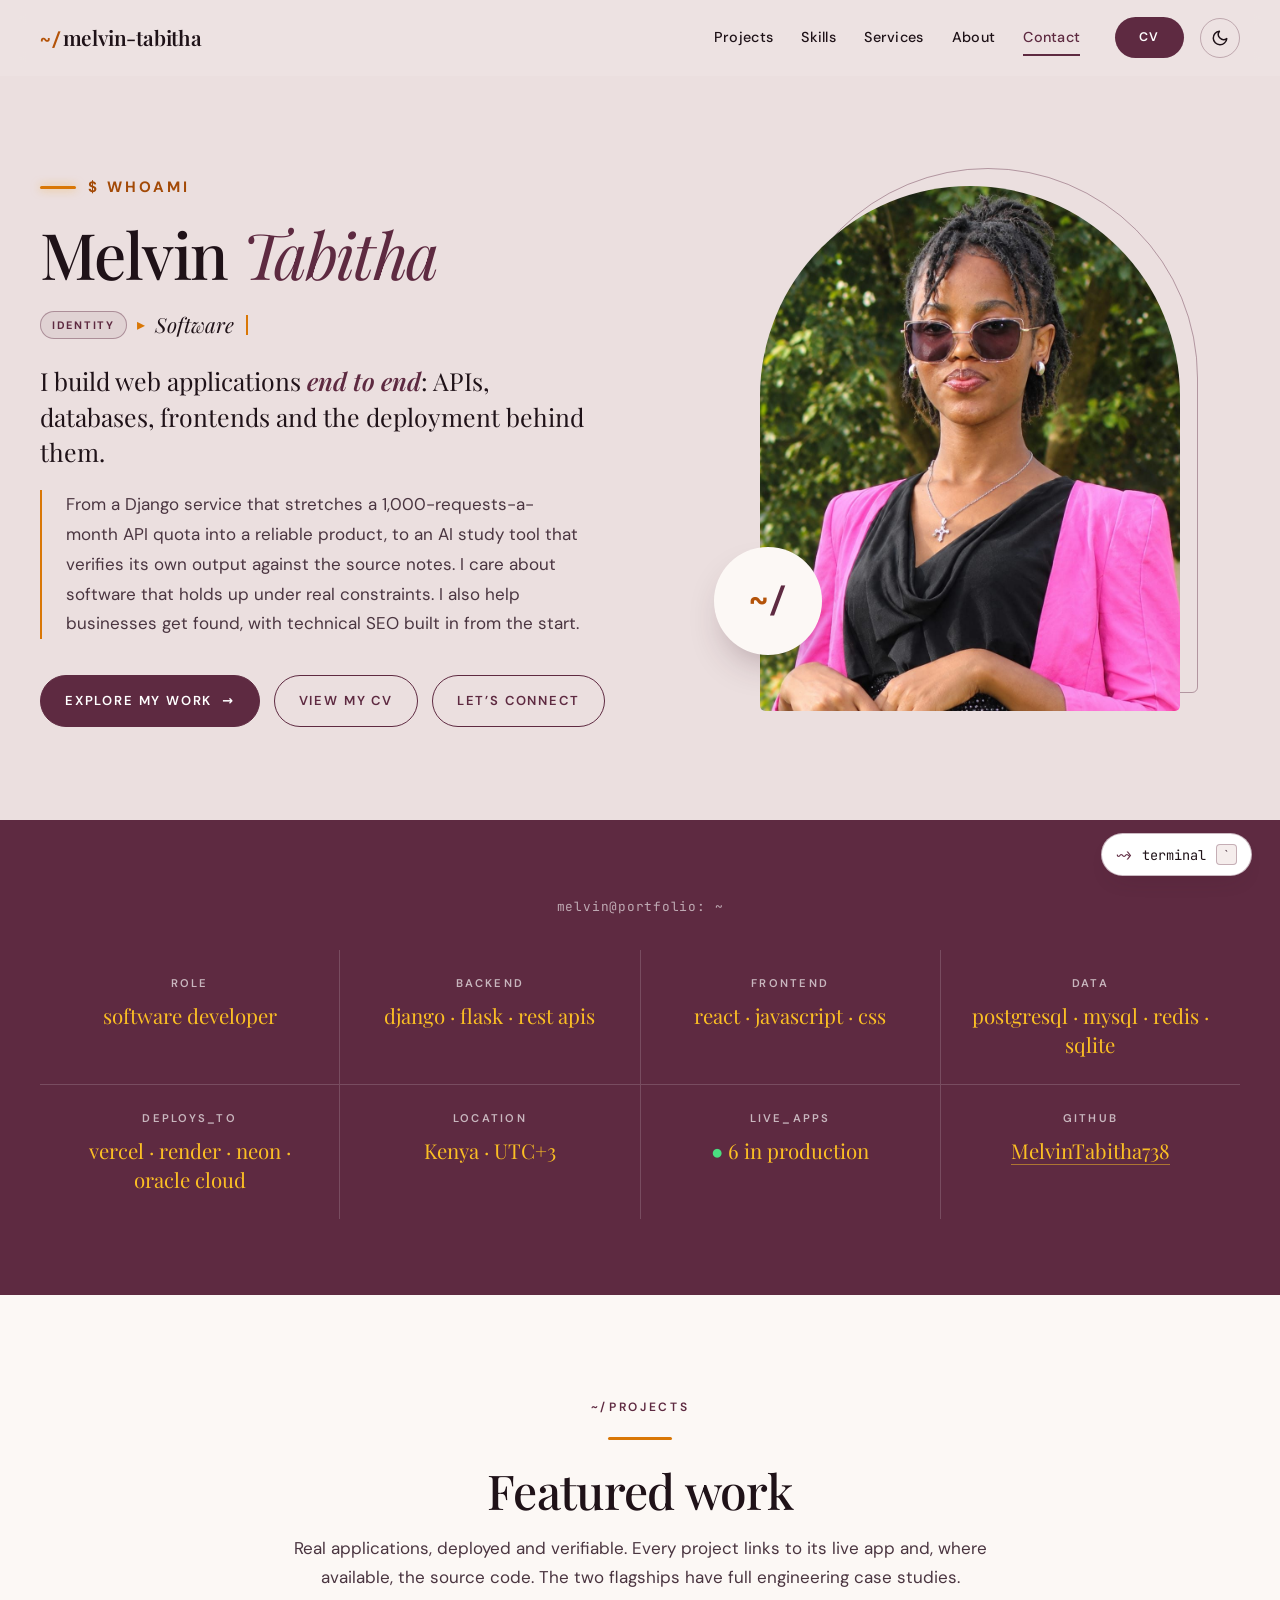
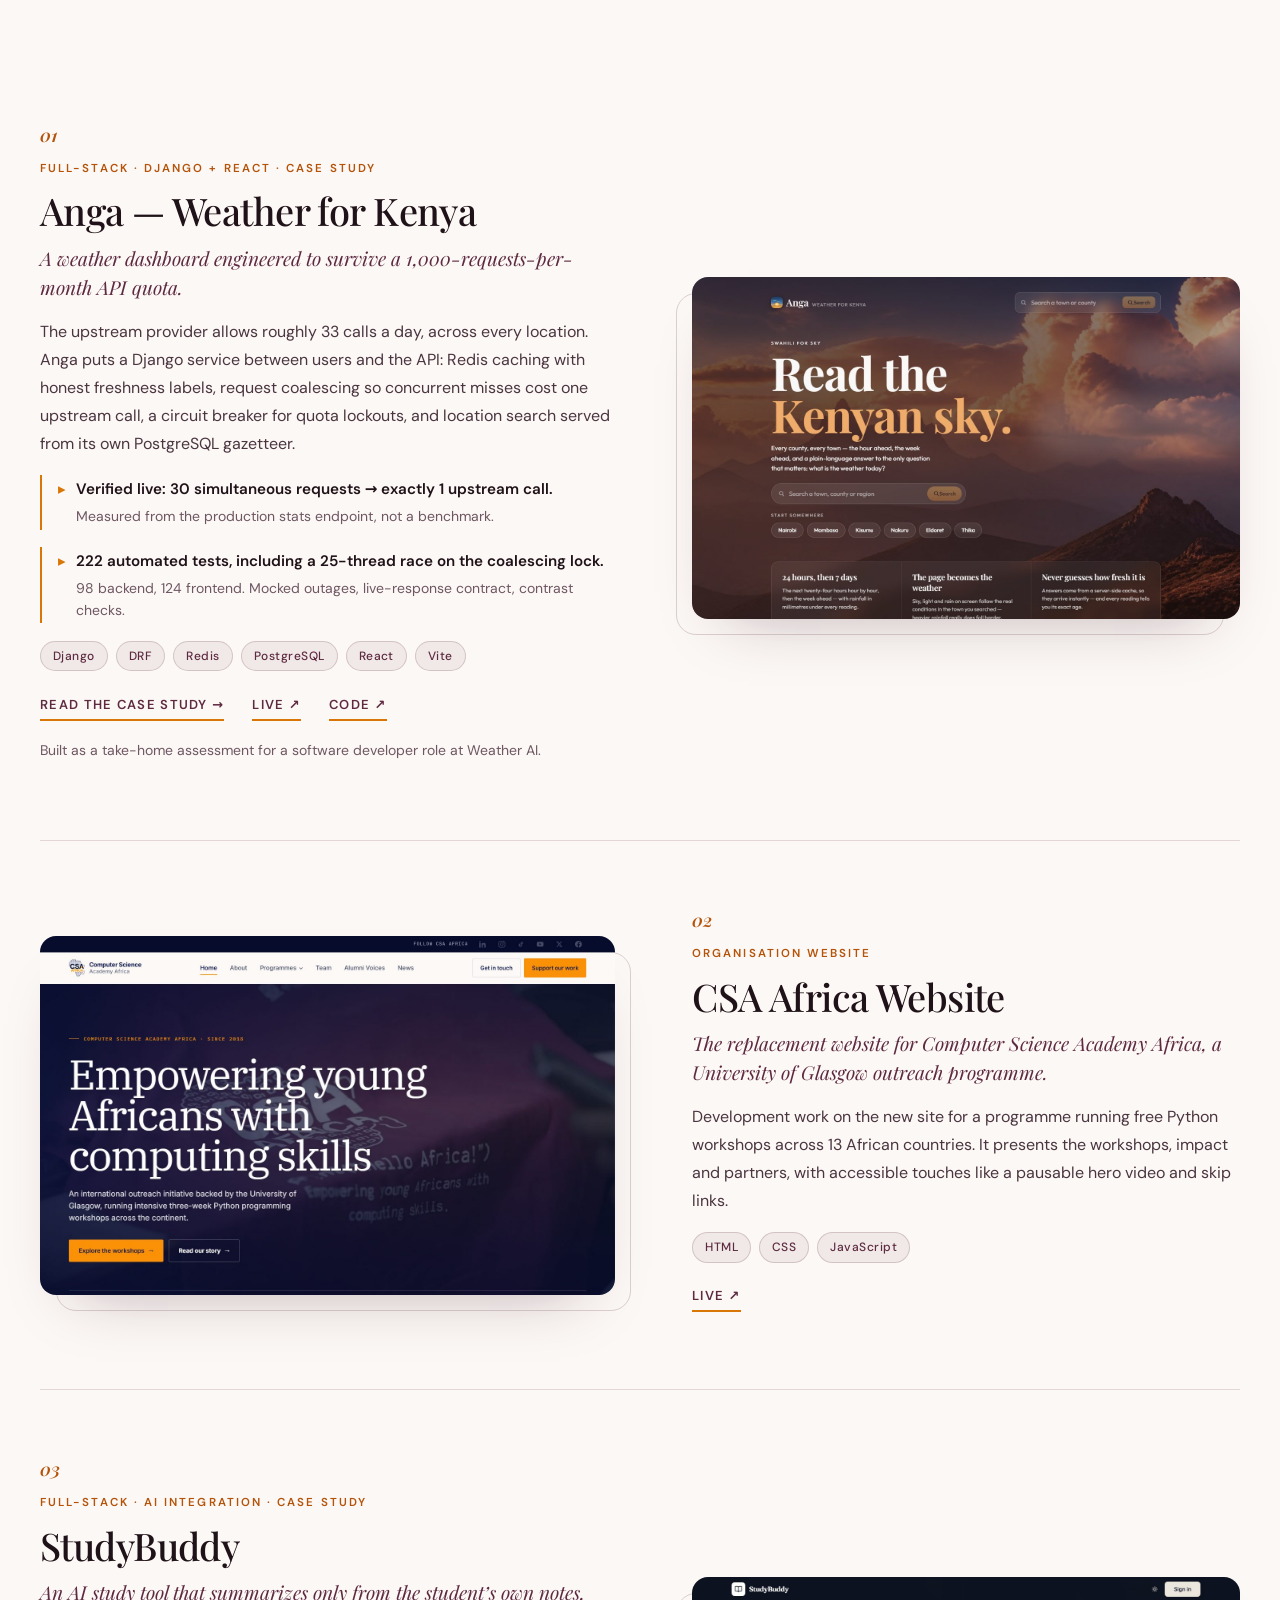
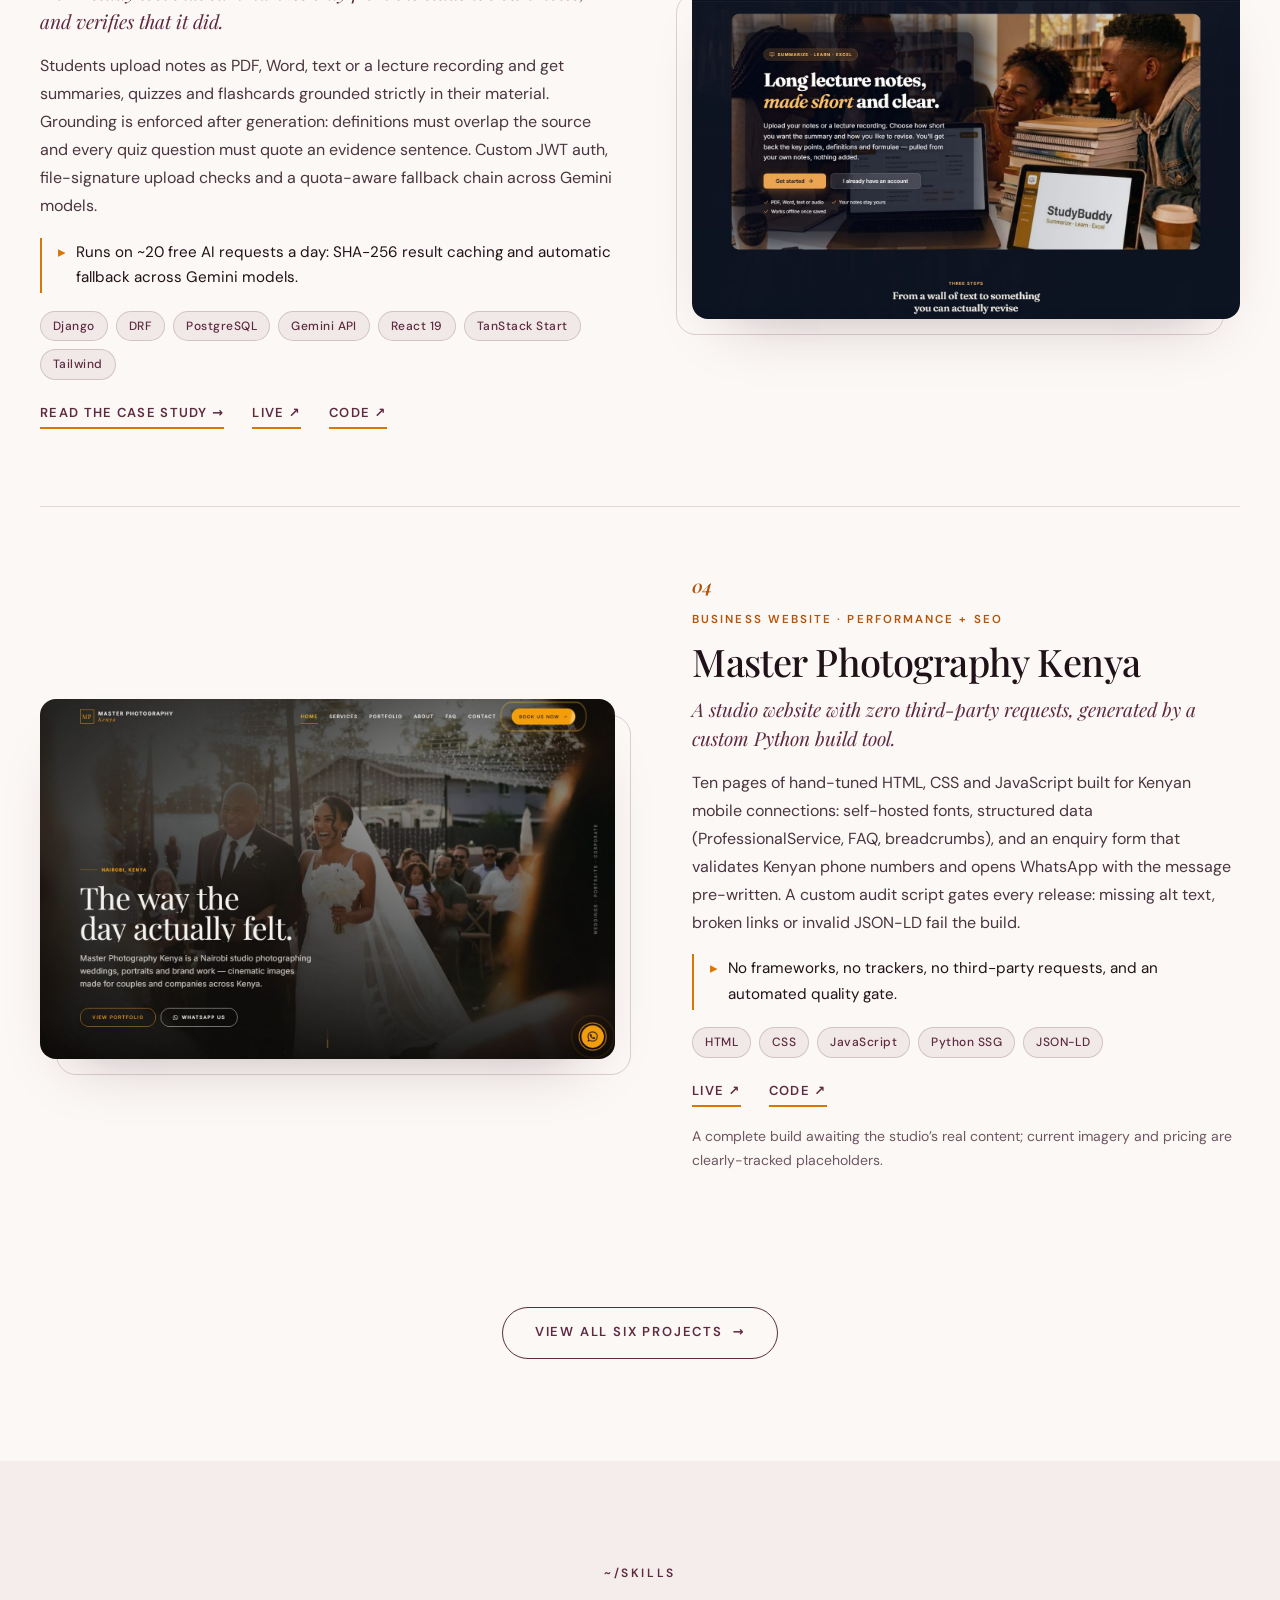
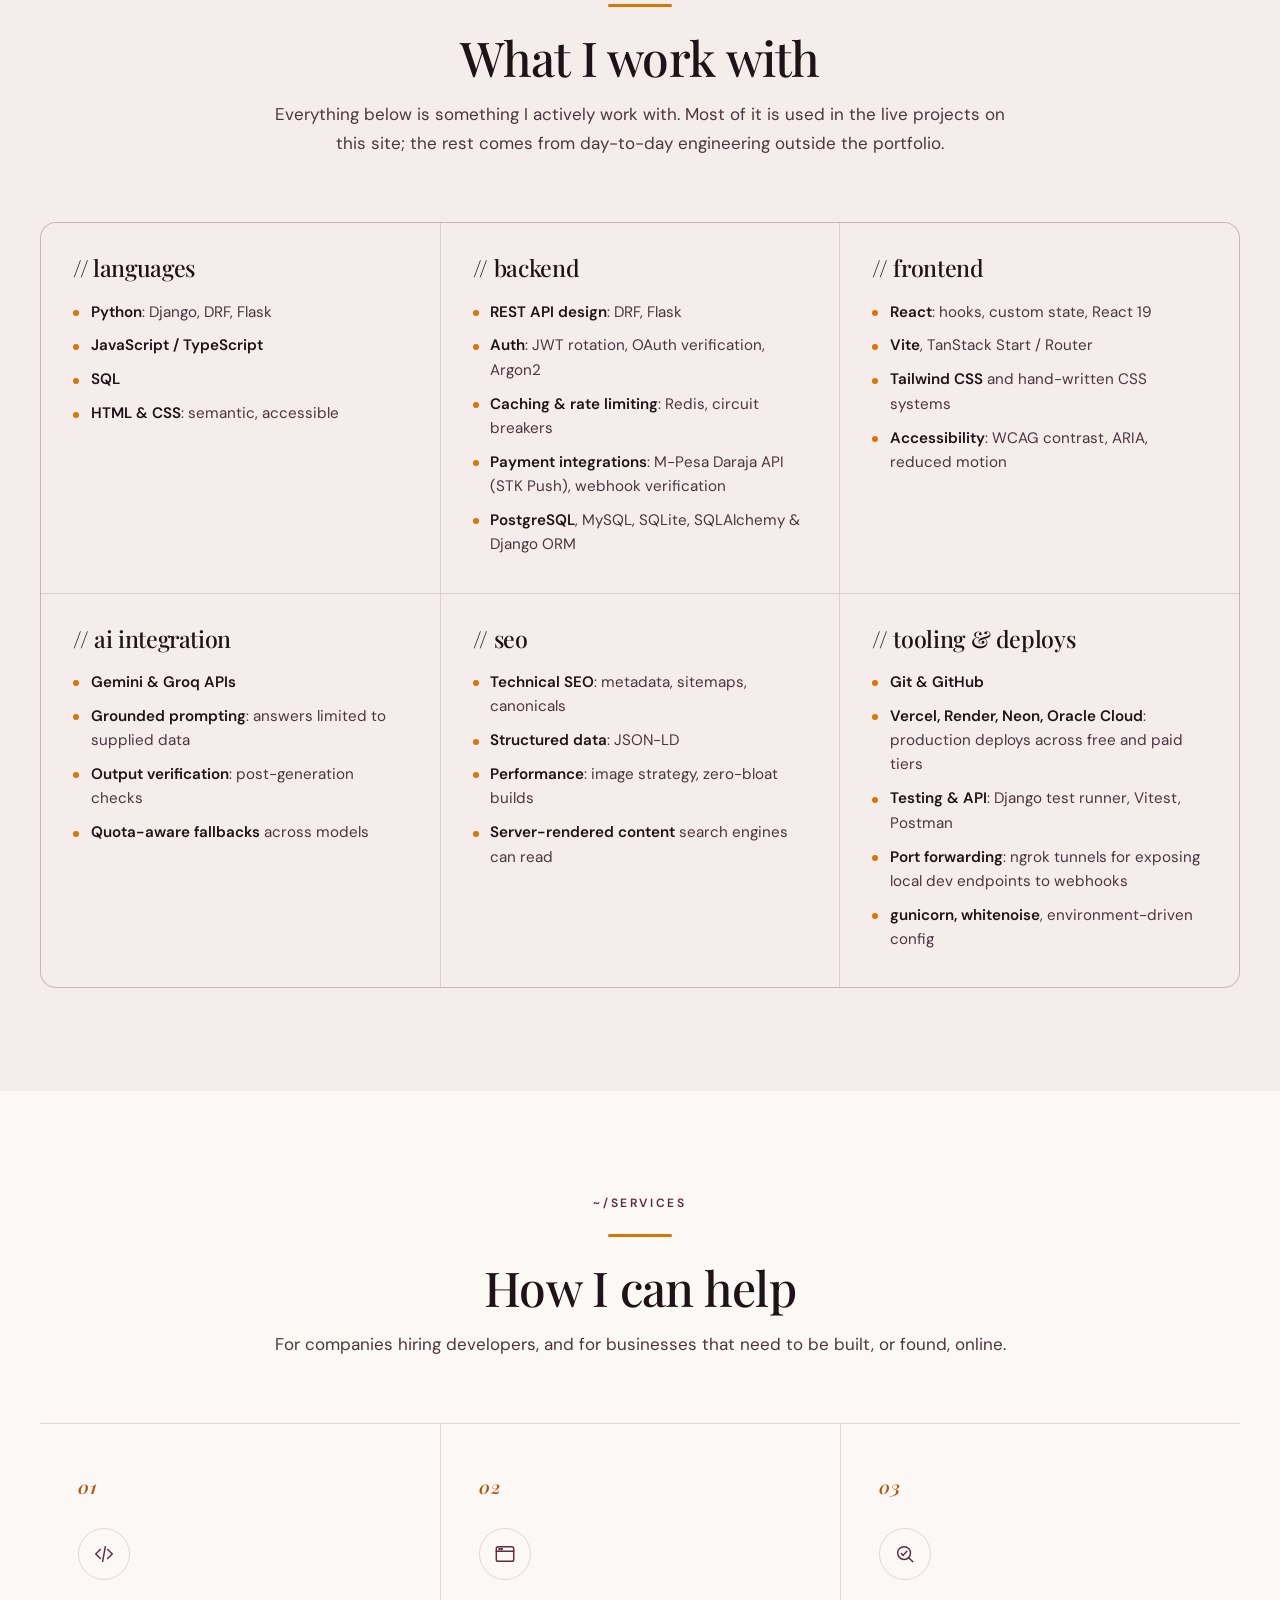
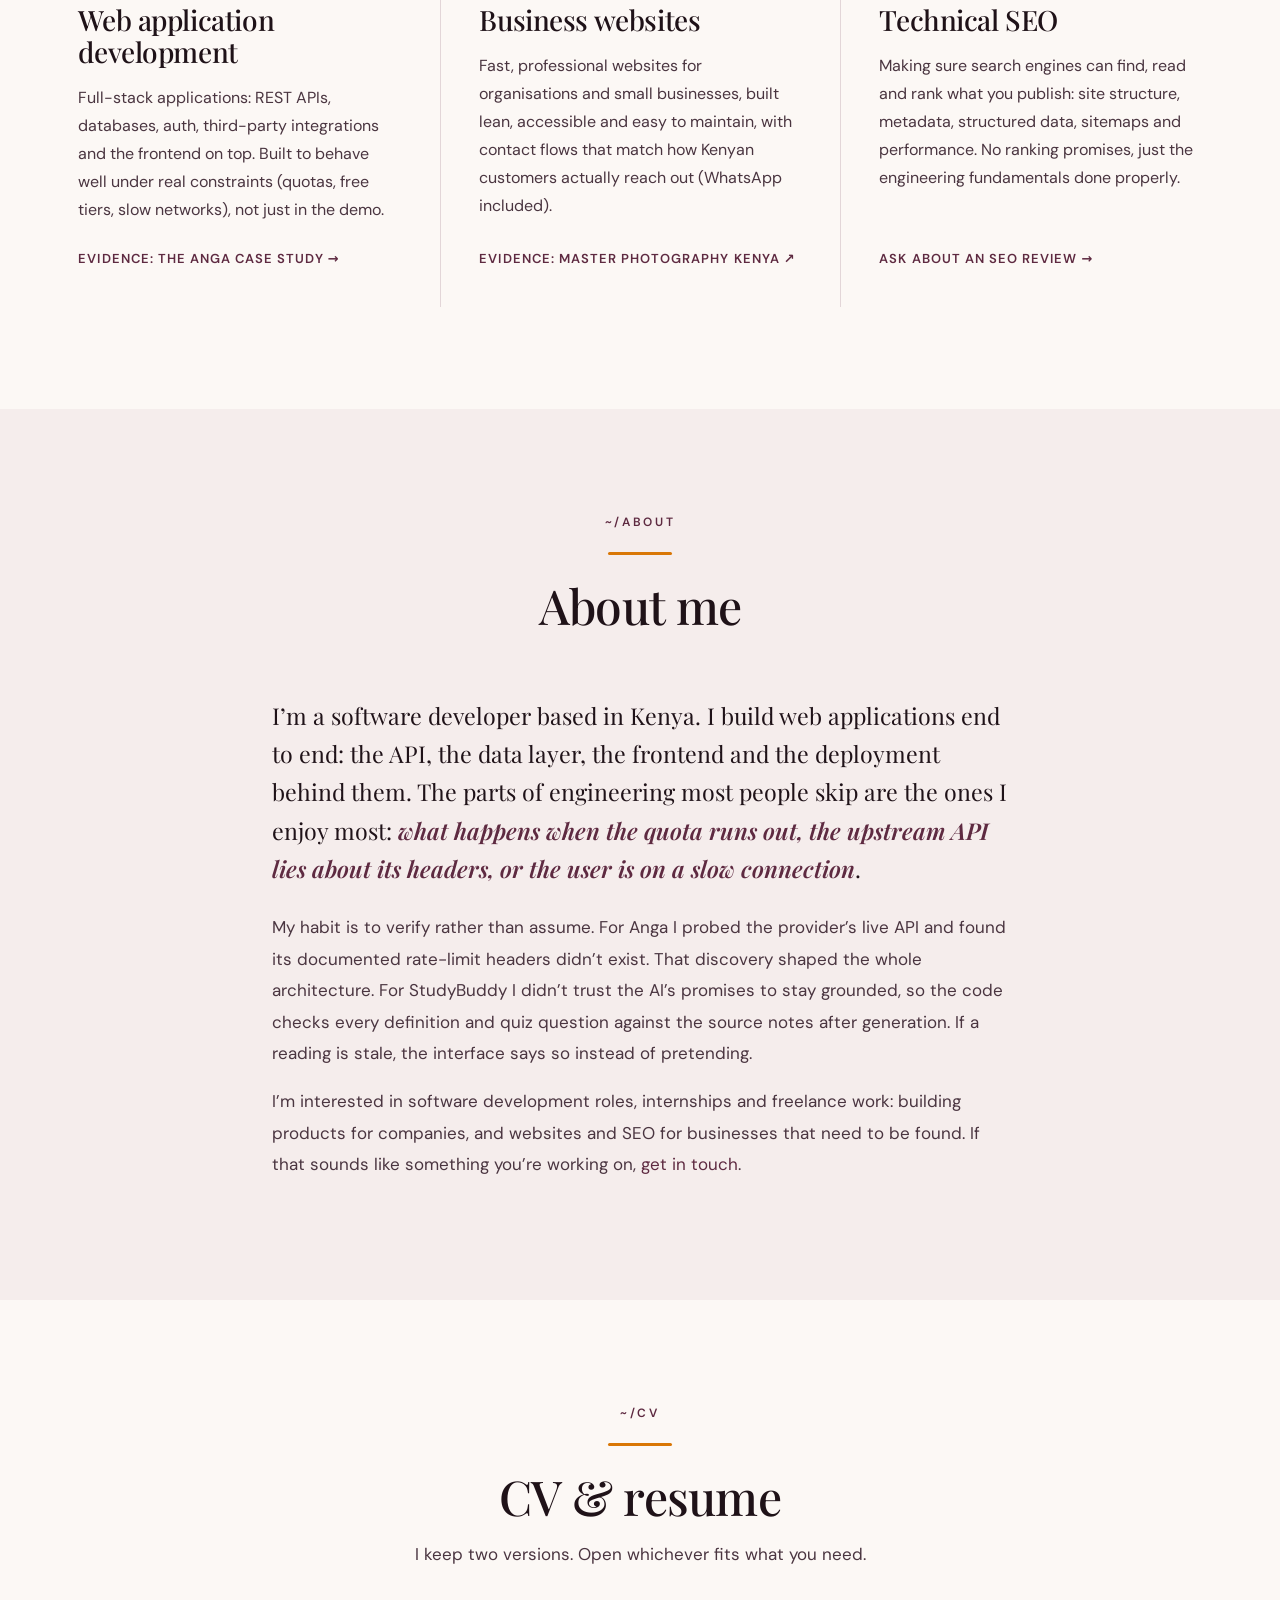
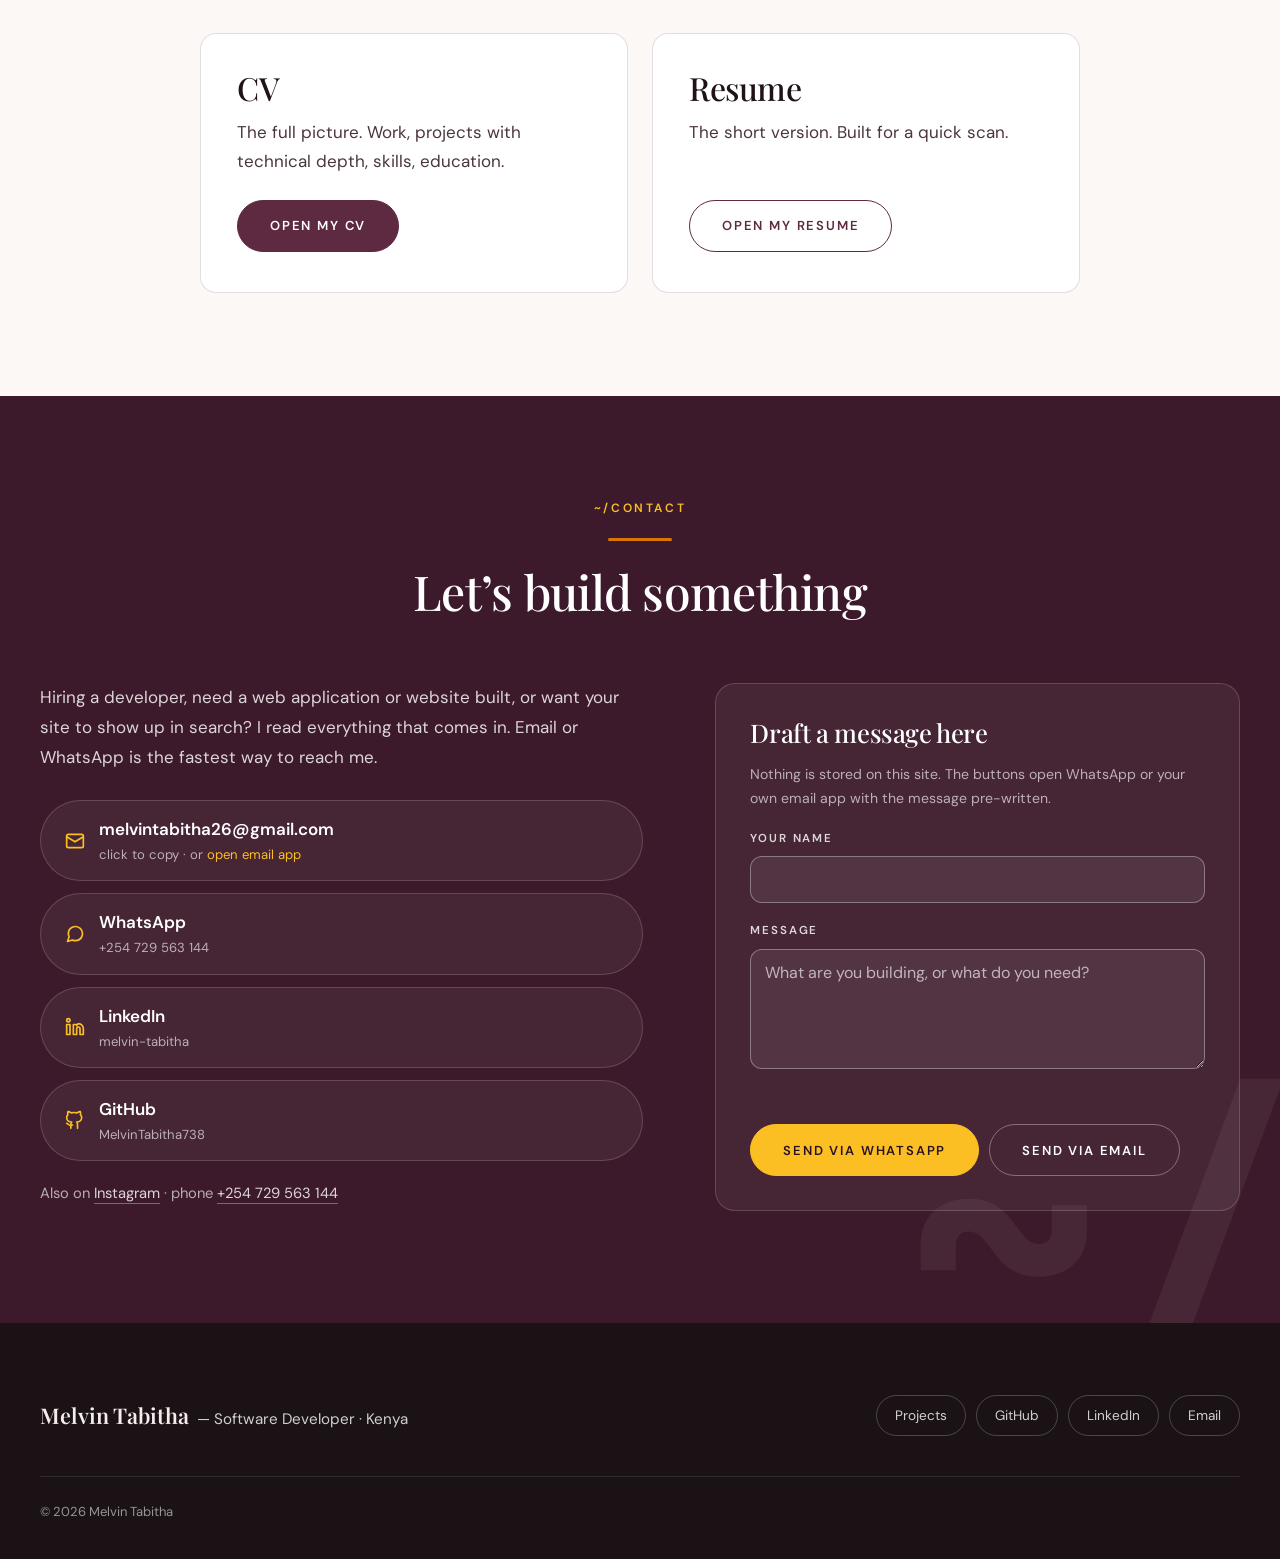
==== index.html @ db883e2c "Tidy the homepage hero on small screens Hero buttons keep their natural width and wrap as a group in" ====
<!doctype html>
<html lang="en" class="no-js">
<head>
  <meta charset="utf-8">
  <meta name="viewport" content="width=device-width, initial-scale=1, viewport-fit=cover">
  <title>Melvin Tabitha — Software Developer</title>
  <meta name="description" content="Melvin Tabitha is a software developer in Kenya building full-stack web applications with Django, React and PostgreSQL: APIs, integrations and deployment, plus technical SEO for businesses.">
  <link rel="canonical" href="https://melvintabitha.vercel.app/">
  <meta name="theme-color" content="#fcf8f5">
  <meta property="og:type" content="website">
  <meta property="og:title" content="Melvin Tabitha — Software Developer">
  <meta property="og:description" content="Full-stack web applications with Django, React and PostgreSQL, plus technical SEO. See the projects, read the case studies.">
  <meta property="og:url" content="https://melvintabitha.vercel.app/">
  <meta property="og:image" content="https://melvintabitha.vercel.app/assets/img/og-image.png">
  <meta name="twitter:card" content="summary_large_image">
  <link rel="icon" type="image/svg+xml" href="assets/favicon.svg">
  <link rel="preload" href="assets/fonts/playfair-display-latin-var.woff2" as="font" type="font/woff2" crossorigin>
  <link rel="preload" href="assets/fonts/dm-sans-latin-var.woff2" as="font" type="font/woff2" crossorigin>
  <link rel="stylesheet" href="css/main.css?v=20">
  <script>document.documentElement.classList.replace("no-js","js");</script>
  <script>
    /* Apply the chosen theme before paint so the page never flashes the wrong
       colours. Reads the visitor's saved choice, then falls back to light. Mirrored on every page in this site. */
    (function () {
      var theme = "light";
      try {
        var saved = localStorage.getItem("melvin.theme");
        if (saved === "dark" || saved === "light") theme = saved;
      } catch (e) {}
      document.documentElement.setAttribute("data-theme", theme);
      var m = document.querySelector('meta[name="theme-color"]');
      if (m) m.setAttribute("content", theme === "dark" ? "#1a1215" : "#fcf8f5");
    })();
  </script>
  <script type="application/ld+json">
  {
    "@context": "https://schema.org",
    "@type": "Person",
    "name": "Melvin Tabitha",
    "jobTitle": "Software Developer",
    "email": "mailto:melvintabitha26@gmail.com",
    "url": "https://melvintabitha.vercel.app/",
    "address": { "@type": "PostalAddress", "addressCountry": "KE" },
    "sameAs": [
      "https://github.com/MelvinTabitha738",
      "https://www.linkedin.com/in/melvin-tabitha-5abb782a2/",
      "https://instagram.com/tabitha_can_do"
    ],
    "knowsAbout": ["Software development", "Django", "React", "PostgreSQL", "REST APIs", "Technical SEO"]
  }
  </script>
</head>
<body class="home">
  <a class="skip-link" href="#main">Skip to content</a>

  <header class="site-header">
    <div class="container">
      <a class="wordmark" href="index.html"><span class="tilde">~/</span>melvin-tabitha</a>
      <button class="theme-toggle" type="button" aria-pressed="true" aria-label="Switch to dark mode" title="Switch to dark mode">
        <svg class="icon-sun" viewBox="0 0 24 24" fill="none" stroke="currentColor" stroke-width="2" stroke-linecap="round" stroke-linejoin="round" aria-hidden="true"><circle cx="12" cy="12" r="4"/><path d="M12 2v2M12 20v2M4.93 4.93l1.41 1.41M17.66 17.66l1.41 1.41M2 12h2M20 12h2M4.93 19.07l1.41-1.41M17.66 6.34l1.41-1.41"/></svg>
        <svg class="icon-moon" viewBox="0 0 24 24" fill="none" stroke="currentColor" stroke-width="2" stroke-linecap="round" stroke-linejoin="round" aria-hidden="true"><path d="M21 12.79A9 9 0 1 1 11.21 3 7 7 0 0 0 21 12.79z"/></svg>
      </button>
<button class="nav-toggle" aria-expanded="false" aria-controls="site-nav" aria-label="Menu">
        <svg width="20" height="20" viewBox="0 0 24 24" fill="none" stroke="currentColor" stroke-width="2" stroke-linecap="round" aria-hidden="true"><line x1="3" y1="6" x2="21" y2="6"/><line x1="3" y1="12" x2="21" y2="12"/><line x1="3" y1="18" x2="21" y2="18"/></svg>
      </button>
      <nav class="site-nav" id="site-nav" aria-label="Main">
        <a href="#work">Projects</a>
        <a href="#skills">Skills</a>
        <a href="#services">Services</a>
        <a href="#about">About</a>
        <a href="#contact">Contact</a>
        <a class="nav-cv" href="#cv">CV</a>
      </nav>
    </div>
  </header>

  <main id="main">

    <!-- ================= Hero ================= -->
    <section class="hero" aria-label="Introduction">
      <div class="container hero-inner">
        <div class="hero-content">
          <p class="hero-kicker">$ whoami</p>
          <h1>Melvin <em>Tabitha</em></h1>
          <p class="role-line" aria-label="Role">
            <span class="role-tag" id="role-tag">identity</span>
            <span class="role-arrow" aria-hidden="true">▸</span>
            <span class="role-text" id="role-text" aria-live="polite">Software Developer</span><span class="role-cursor" aria-hidden="true"></span>
          </p>
          <p class="strap">I build web applications <strong>end&nbsp;to&nbsp;end</strong>: APIs, databases, frontends and the deployment behind them.</p>
          <p class="lede">
            From a Django service that stretches a 1,000-requests-a-month API quota into a
            reliable product, to an AI study tool that verifies its own output against the
            source notes. I care about software that holds up under real constraints.
            I also help businesses get found, with technical SEO built in from the start.
          </p>
          <div class="hero-actions">
            <a class="btn" href="#work">Explore my work <span class="arrow" aria-hidden="true">→</span></a>
            <a class="btn btn-ghost" href="#cv">View my CV</a>
            <a class="btn btn-ghost" href="#contact">Let’s connect</a>
          </div>
        </div>

        <div class="hero-media">
          <div class="arch">
            <img src="assets/img/portrait.jpg" alt="Portrait of Melvin Tabitha" width="1254" height="1254" fetchpriority="high">
          </div>
          <span class="hero-seal" aria-hidden="true"><span>~</span>/</span>
        </div>
      </div>
    </section>

    <!-- ================= Quick facts ================= -->
    <section class="facts" aria-label="Quick facts">
      <div class="container">
        <p class="facts-title" aria-hidden="true">melvin@portfolio: ~</p>
        <dl class="facts-grid reveal">
          <div class="fact"><dt>role</dt><dd>software developer</dd></div>
          <div class="fact"><dt>backend</dt><dd>django · flask · rest apis</dd></div>
          <div class="fact"><dt>frontend</dt><dd>react · javascript · css</dd></div>
          <div class="fact"><dt>data</dt><dd>postgresql · mysql · redis · sqlite</dd></div>
          <div class="fact"><dt>deploys_to</dt><dd>vercel · render · neon · oracle cloud</dd></div>
          <div class="fact"><dt>location</dt><dd>Kenya · UTC+3</dd></div>
          <div class="fact"><dt>live_apps</dt><dd><span class="ok">●</span> 6 in production</dd></div>
          <div class="fact"><dt>github</dt><dd><a href="https://github.com/MelvinTabitha738" rel="noopener">MelvinTabitha738</a></dd></div>
        </dl>
      </div>
    </section>

    <!-- ================= Featured projects ================= -->
    <section class="section" id="work" aria-label="Featured projects">
      <div class="container">
        <header class="section-head reveal">
          <span class="eyebrow">~/projects</span>
          <span class="rule" aria-hidden="true"></span>
          <h2 class="section-title">Featured work</h2>
          <p class="section-intro">
            Real applications, deployed and verifiable. Every project links to its live app
            and, where available, the source code. The two flagships have full engineering
            case studies.
          </p>
        </header>

        <!-- Anga Weather -->
        <article class="project-feature reveal">
          <div class="project-media">
            <a href="https://anga-gules.vercel.app/" rel="noopener" aria-label="Open Anga Weather live app">
              <img src="assets/img/projects/anga-weather.jpg" alt="Anga Weather dashboard showing current conditions and a 7-day forecast for a Kenyan town" width="1440" height="900" loading="lazy">
            </a>
          </div>
          <div class="project-body">
            <span class="project-num" aria-hidden="true">01</span>
            <p class="project-kind">full-stack · django + react · case study</p>
            <h3>Anga — Weather for Kenya</h3>
            <p class="tagline">A weather dashboard engineered to survive a 1,000-requests-per-month API quota.</p>
            <p class="desc">
              The upstream provider allows roughly 33 calls a day, across every location. Anga puts a
              Django service between users and the API: Redis caching with honest freshness labels,
              request coalescing so concurrent misses cost one upstream call, a circuit breaker for
              quota lockouts, and location search served from its own PostgreSQL gazetteer.
            </p>
            <p class="metric">
              <span class="mark">▸</span>
              <span class="mcol">
                <span class="mlabel">Verified live: 30 simultaneous requests → exactly 1 upstream call.</span>
                <span class="mcap">Measured from the production stats endpoint, not a benchmark.</span>
              </span>
            </p>
            <p class="metric">
              <span class="mark">▸</span>
              <span class="mcol">
                <span class="mlabel">222 automated tests, including a 25-thread race on the coalescing lock.</span>
                <span class="mcap">98 backend, 124 frontend. Mocked outages, live-response contract, contrast checks.</span>
              </span>
            </p>
            <ul class="chips">
              <li>Django</li><li>DRF</li><li>Redis</li><li>PostgreSQL</li><li>React</li><li>Vite</li>
            </ul>
            <p class="project-links">
              <a href="projects/anga-weather/index.html">Read the case study <span class="arrow">→</span></a>
              <a href="https://anga-gules.vercel.app/" rel="noopener">Live <span class="arrow">↗</span></a>
              <a href="https://github.com/MelvinTabitha738/Anga-weather" rel="noopener">Code <span class="arrow">↗</span></a>
            </p>
            <p class="project-note">Built as a take-home assessment for a software developer role at Weather AI.</p>
          </div>
        </article>

        <!-- CSA Africa -->
        <article class="project-feature reveal">
          <div class="project-media">
            <a href="https://www.csaafrica.org" rel="noopener" aria-label="Open the CSA Africa website">
              <img src="assets/img/projects/csa-africa.jpg" alt="CSA Africa homepage: empowering young Africans with computing skills" width="1440" height="900" loading="lazy">
            </a>
          </div>
          <div class="project-body">
            <span class="project-num" aria-hidden="true">02</span>
            <p class="project-kind">organisation website</p>
            <h3>CSA Africa Website</h3>
            <p class="tagline">The replacement website for Computer Science Academy Africa, a University of Glasgow outreach programme.</p>
            <p class="desc">
              Development work on the new site for a programme running free Python workshops across
              13 African countries. It presents the workshops, impact and partners, with accessible
              touches like a pausable hero video and skip links.
            </p>
            <ul class="chips">
              <li>HTML</li><li>CSS</li><li>JavaScript</li>
            </ul>
            <p class="project-links">
              <a href="https://www.csaafrica.org" rel="noopener">Live <span class="arrow">↗</span></a>
            </p>
          </div>
        </article>

        <!-- StudyBuddy -->
        <article class="project-feature reveal">
          <div class="project-media">
            <a href="https://study-buddy-one-lovat.vercel.app/" rel="noopener" aria-label="Open StudyBuddy live app">
              <img src="assets/img/projects/studybuddy.jpg" alt="StudyBuddy landing page: long lecture notes, made short and clear" width="1440" height="900" loading="lazy">
            </a>
          </div>
          <div class="project-body">
            <span class="project-num" aria-hidden="true">03</span>
            <p class="project-kind">full-stack · ai integration · case study</p>
            <h3>StudyBuddy</h3>
            <p class="tagline">An AI study tool that summarizes only from the student’s own notes, and verifies that it did.</p>
            <p class="desc">
              Students upload notes as PDF, Word, text or a lecture recording and get summaries,
              quizzes and flashcards grounded strictly in their material. Grounding is enforced
              after generation: definitions must overlap the source and every quiz question must
              quote an evidence sentence. Custom JWT auth, file-signature upload checks and a
              quota-aware fallback chain across Gemini models.
            </p>
            <p class="metric"><span class="mark">▸</span> Runs on ~20 free AI requests a day: SHA-256 result caching and automatic fallback across Gemini models.</p>
            <ul class="chips">
              <li>Django</li><li>DRF</li><li>PostgreSQL</li><li>Gemini API</li><li>React 19</li><li>TanStack Start</li><li>Tailwind</li>
            </ul>
            <p class="project-links">
              <a href="projects/studybuddy/index.html">Read the case study <span class="arrow">→</span></a>
              <a href="https://study-buddy-one-lovat.vercel.app/" rel="noopener">Live <span class="arrow">↗</span></a>
              <a href="https://github.com/MelvinTabitha738/study-buddy-ai" rel="noopener">Code <span class="arrow">↗</span></a>
            </p>
          </div>
        </article>

        <!-- Master Photography Kenya -->
        <article class="project-feature reveal">
          <div class="project-media">
            <a href="https://master-photography-kenya.vercel.app/" rel="noopener" aria-label="Open Master Photography Kenya live site">
              <img src="assets/img/projects/master-photography.jpg" alt="Master Photography Kenya homepage with a wedding photography hero image" width="1440" height="900" loading="lazy">
            </a>
          </div>
          <div class="project-body">
            <span class="project-num" aria-hidden="true">04</span>
            <p class="project-kind">business website · performance + seo</p>
            <h3>Master Photography Kenya</h3>
            <p class="tagline">A studio website with zero third-party requests, generated by a custom Python build tool.</p>
            <p class="desc">
              Ten pages of hand-tuned HTML, CSS and JavaScript built for Kenyan mobile connections:
              self-hosted fonts, structured data (ProfessionalService, FAQ, breadcrumbs), and an
              enquiry form that validates Kenyan phone numbers and opens WhatsApp with the message
              pre-written. A custom audit script gates every release: missing alt text, broken
              links or invalid JSON-LD fail the build.
            </p>
            <p class="metric"><span class="mark">▸</span> No frameworks, no trackers, no third-party requests, and an automated quality gate.</p>
            <ul class="chips">
              <li>HTML</li><li>CSS</li><li>JavaScript</li><li>Python SSG</li><li>JSON-LD</li>
            </ul>
            <p class="project-links">
              <a href="https://master-photography-kenya.vercel.app/" rel="noopener">Live <span class="arrow">↗</span></a>
              <a href="https://github.com/MelvinTabitha738/MasterPhotographyKenya" rel="noopener">Code <span class="arrow">↗</span></a>
            </p>
            <p class="project-note">A complete build awaiting the studio’s real content; current imagery and pricing are clearly-tracked placeholders.</p>
          </div>
        </article>

        <p class="section-cta">
          <a class="btn btn-ghost" href="projects/index.html">View all six projects <span class="arrow">→</span></a>
        </p>
      </div>
    </section>

    <!-- ================= Skills ================= -->
    <section class="section section-alt" id="skills" aria-label="Skills">
      <div class="container">
        <header class="section-head reveal">
          <span class="eyebrow">~/skills</span>
          <span class="rule" aria-hidden="true"></span>
          <h2 class="section-title">What I work with</h2>
          <p class="section-intro">Everything below is something I actively work with. Most of it is used in the live projects on this site; the rest comes from day-to-day engineering outside the portfolio.</p>
        </header>
        <div class="skills-grid">
          <div class="skill-group reveal">
            <h3>// languages</h3>
            <ul>
              <li><strong>Python</strong>: Django, DRF, Flask</li>
              <li><strong>JavaScript / TypeScript</strong></li>
              <li><strong>SQL</strong></li>
              <li><strong>HTML &amp; CSS</strong>: semantic, accessible</li>
            </ul>
          </div>
          <div class="skill-group reveal">
            <h3>// backend</h3>
            <ul>
              <li><strong>REST API design</strong>: DRF, Flask</li>
              <li><strong>Auth</strong>: JWT rotation, OAuth verification, Argon2</li>
              <li><strong>Caching &amp; rate limiting</strong>: Redis, circuit breakers</li>
              <li><strong>Payment integrations</strong>: M-Pesa Daraja API (STK Push), webhook verification</li>
              <li><strong>PostgreSQL</strong>, MySQL, SQLite, SQLAlchemy &amp; Django ORM</li>
            </ul>
          </div>
          <div class="skill-group reveal">
            <h3>// frontend</h3>
            <ul>
              <li><strong>React</strong>: hooks, custom state, React 19</li>
              <li><strong>Vite</strong>, TanStack Start / Router</li>
              <li><strong>Tailwind CSS</strong> and hand-written CSS systems</li>
              <li><strong>Accessibility</strong>: WCAG contrast, ARIA, reduced motion</li>
            </ul>
          </div>
          <div class="skill-group reveal">
            <h3>// ai integration</h3>
            <ul>
              <li><strong>Gemini &amp; Groq APIs</strong></li>
              <li><strong>Grounded prompting</strong>: answers limited to supplied data</li>
              <li><strong>Output verification</strong>: post-generation checks</li>
              <li><strong>Quota-aware fallbacks</strong> across models</li>
            </ul>
          </div>
          <div class="skill-group reveal">
            <h3>// seo</h3>
            <ul>
              <li><strong>Technical SEO</strong>: metadata, sitemaps, canonicals</li>
              <li><strong>Structured data</strong>: JSON-LD</li>
              <li><strong>Performance</strong>: image strategy, zero-bloat builds</li>
              <li><strong>Server-rendered content</strong> search engines can read</li>
            </ul>
          </div>
          <div class="skill-group reveal">
            <h3>// tooling &amp; deploys</h3>
            <ul>
              <li><strong>Git &amp; GitHub</strong></li>
              <li><strong>Vercel, Render, Neon, Oracle Cloud</strong>: production deploys across free and paid tiers</li>
              <li><strong>Testing &amp; API</strong>: Django test runner, Vitest, Postman</li>
              <li><strong>Port forwarding</strong>: ngrok tunnels for exposing local dev endpoints to webhooks</li>
              <li><strong>gunicorn, whitenoise</strong>, environment-driven config</li>
            </ul>
          </div>
        </div>
      </div>
    </section>

    <!-- ================= Services ================= -->
    <section class="section" id="services" aria-label="Services">
      <div class="container">
        <header class="section-head reveal">
          <span class="eyebrow">~/services</span>
          <span class="rule" aria-hidden="true"></span>
          <h2 class="section-title">How I can help</h2>
          <p class="section-intro">For companies hiring developers, and for businesses that need to be built, or found, online.</p>
        </header>
        <div class="services-grid">
          <div class="service reveal">
            <p class="num">01</p>
            <div class="service-icon" aria-hidden="true"><svg width="22" height="22" viewBox="0 0 24 24" fill="none" stroke="currentColor" stroke-width="1.6" stroke-linecap="round" stroke-linejoin="round"><path d="m8 7-5 5 5 5"/><path d="m16 7 5 5-5 5"/><path d="m13.5 4-3 16"/></svg></div>
            <h3>Web application development</h3>
            <p>
              Full-stack applications: REST APIs, databases, auth, third-party integrations and
              the frontend on top. Built to behave well under real constraints (quotas, free
              tiers, slow networks), not just in the demo.
            </p>
            <p class="evidence"><a href="projects/anga-weather/index.html">Evidence: the Anga case study →</a></p>
          </div>
          <div class="service reveal">
            <p class="num">02</p>
            <div class="service-icon" aria-hidden="true"><svg width="22" height="22" viewBox="0 0 24 24" fill="none" stroke="currentColor" stroke-width="1.6" stroke-linecap="round" stroke-linejoin="round"><rect x="2.5" y="4" width="19" height="16" rx="2"/><path d="M2.5 9h19"/><circle cx="6" cy="6.5" r=".6" fill="currentColor"/><circle cx="8.4" cy="6.5" r=".6" fill="currentColor"/></svg></div>
            <h3>Business websites</h3>
            <p>
              Fast, professional websites for organisations and small businesses, built lean,
              accessible and easy to maintain, with contact flows that match how Kenyan customers
              actually reach out (WhatsApp included).
            </p>
            <p class="evidence"><a href="https://master-photography-kenya.vercel.app/" rel="noopener">Evidence: Master Photography Kenya ↗</a></p>
          </div>
          <div class="service reveal">
            <p class="num">03</p>
            <div class="service-icon" aria-hidden="true"><svg width="22" height="22" viewBox="0 0 24 24" fill="none" stroke="currentColor" stroke-width="1.6" stroke-linecap="round" stroke-linejoin="round"><circle cx="11" cy="11" r="7"/><path d="m20.5 20.5-4.5-4.5"/><path d="M8 11.5l2 2 4-4.5"/></svg></div>
            <h3>Technical SEO</h3>
            <p>
              Making sure search engines can find, read and rank what you publish: site structure,
              metadata, structured data, sitemaps and performance. No ranking promises, just the
              engineering fundamentals done properly.
            </p>
            <p class="evidence"><a href="#contact">Ask about an SEO review →</a></p>
          </div>
        </div>
      </div>
    </section>

    <!-- ================= About ================= -->
    <section class="section section-alt" id="about" aria-label="About">
      <div class="container">
        <header class="section-head reveal">
          <span class="eyebrow">~/about</span>
          <span class="rule" aria-hidden="true"></span>
          <h2 class="section-title">About me</h2>
        </header>
        <div class="about-copy reveal">
          <p>
            I’m a software developer based in Kenya. I build web applications end to end:
            the API, the data layer, the frontend and the deployment behind them. The parts of
            engineering most people skip are the ones I enjoy most: <strong>what happens when
            the quota runs out, the upstream API lies about its headers, or the user is on a
            slow connection</strong>.
          </p>
          <p>
            My habit is to verify rather than assume. For Anga I probed the provider’s live API
            and found its documented rate-limit headers didn’t exist. That discovery shaped the
            whole architecture. For StudyBuddy I didn’t trust the AI’s promises to stay grounded,
            so the code checks every definition and quiz question against the source notes after
            generation. If a reading is stale, the interface says so instead of pretending.
          </p>
          <p>
            I’m interested in software development roles, internships and freelance work:
            building products for companies, and websites and SEO for businesses that need to be
            found. If that sounds like something you’re working on, <a href="#contact">get in
            touch</a>.
          </p>
        </div>
      </div>
    </section>

    <!-- ================= CV & Resume ================= -->
    <section class="section" id="cv" aria-label="CV and resume">
      <div class="container">
        <header class="section-head reveal">
          <span class="eyebrow">~/cv</span>
          <span class="rule" aria-hidden="true"></span>
          <h2 class="section-title">CV &amp; resume</h2>
          <p class="section-intro">I keep two versions. Open whichever fits what you need.</p>
        </header>
        <div class="cv-choices">
          <article class="cv-choice reveal">
            <h3>CV</h3>
            <p>The full picture. Work, projects with technical depth, skills, education.</p>
            <a class="btn" href="cv/index.html?doc=cv">Open my CV</a>
          </article>
          <article class="cv-choice reveal">
            <h3>Resume</h3>
            <p>The short version. Built for a quick scan.</p>
            <a class="btn btn-ghost" href="cv/index.html?doc=resume">Open my resume</a>
          </article>
        </div>
      </div>
    </section>

    <!-- ================= Certifications =================
         This section is intentionally commented out until real certificates
         are supplied. To enable it: for each certification, fill in a card,
         then remove the comment markers. Never list unverified credentials.

    <section class="section" id="certifications" aria-label="Certifications">
      <div class="container">
        <span class="eyebrow">~/certifications</span>
        <h2 class="section-title">Certifications</h2>
        <ul class="certs-list">
          <li class="cert">
            <h3>CERTIFICATION NAME</h3>
            <p class="issuer">Issuing organisation</p>
            <p class="meta">Issued YYYY-MM · Credential ID XXXX · <a href="VERIFICATION-URL" rel="noopener">Verify ↗</a></p>
          </li>
        </ul>
      </div>
    </section>
    ================================================== -->

    <!-- ================= Contact ================= -->
    <section class="section section-band" id="contact" aria-label="Contact">
      <div class="container">
        <header class="section-head reveal">
          <span class="eyebrow">~/contact</span>
          <span class="rule" aria-hidden="true"></span>
          <h2 class="section-title">Let’s build something</h2>
        </header>
        <div class="contact-grid">
          <div>
            <p class="section-intro" style="margin-bottom:0">
              Hiring a developer, need a web application or website built, or want your site to
              show up in search? I read everything that comes in. Email or WhatsApp is the
              fastest way to reach me.
            </p>
            <div class="contact-channels">
              <button class="channel copy-email" type="button" data-copy="melvintabitha26@gmail.com">
                <svg width="20" height="20" viewBox="0 0 24 24" fill="none" stroke="currentColor" stroke-width="2" stroke-linecap="round" stroke-linejoin="round" aria-hidden="true"><rect x="2" y="4" width="20" height="16" rx="2"/><path d="m22 7-10 6L2 7"/></svg>
                <span>melvintabitha26@gmail.com
                  <span class="sub">click to copy · or <a href="mailto:melvintabitha26@gmail.com">open email app</a></span>
                </span>
                <span class="copied-note">copied ✓</span>
              </button>
              <a class="channel" href="https://wa.me/254729563144" rel="noopener">
                <svg width="20" height="20" viewBox="0 0 24 24" fill="none" stroke="currentColor" stroke-width="2" stroke-linecap="round" stroke-linejoin="round" aria-hidden="true"><path d="M21 11.5a8.38 8.38 0 0 1-.9 3.8 8.5 8.5 0 0 1-7.6 4.7 8.38 8.38 0 0 1-3.8-.9L3 21l1.9-5.7a8.38 8.38 0 0 1-.9-3.8 8.5 8.5 0 0 1 4.7-7.6 8.38 8.38 0 0 1 3.8-.9h.5a8.48 8.48 0 0 1 8 8z"/></svg>
                <span>WhatsApp<span class="sub">+254 729 563 144</span></span>
              </a>
              <a class="channel" href="https://www.linkedin.com/in/melvin-tabitha-5abb782a2/" rel="noopener">
                <svg width="20" height="20" viewBox="0 0 24 24" fill="none" stroke="currentColor" stroke-width="2" stroke-linecap="round" stroke-linejoin="round" aria-hidden="true"><path d="M16 8a6 6 0 0 1 6 6v7h-4v-7a2 2 0 0 0-4 0v7h-4V9h4v1.5A6 6 0 0 1 16 8z"/><rect x="2" y="9" width="4" height="12"/><circle cx="4" cy="4" r="2"/></svg>
                <span>LinkedIn<span class="sub">melvin-tabitha</span></span>
              </a>
              <a class="channel" href="https://github.com/MelvinTabitha738" rel="noopener">
                <svg width="20" height="20" viewBox="0 0 24 24" fill="none" stroke="currentColor" stroke-width="2" stroke-linecap="round" stroke-linejoin="round" aria-hidden="true"><path d="M15 22v-4a4.8 4.8 0 0 0-1-3.5c3 0 6-2 6-5.5a5.34 5.34 0 0 0-1.5-3.5 5 5 0 0 0-.08-3.5s-1.18-.35-3.92 1.5a13.38 13.38 0 0 0-7 0C4.76 1.65 3.58 2 3.58 2A5 5 0 0 0 3.5 5.5 5.34 5.34 0 0 0 2 9c0 3.5 3 5.5 6 5.5a4.8 4.8 0 0 0-1 3.5v4"/><path d="M9 18c-4.51 2-5-2-7-2"/></svg>
                <span>GitHub<span class="sub">MelvinTabitha738</span></span>
              </a>
            </div>
            <p class="contact-secondary">
              Also on <a href="https://instagram.com/tabitha_can_do" rel="noopener">Instagram</a> ·
              phone <a href="tel:+254729563144">+254 729 563 144</a>
            </p>
          </div>

          <form class="compose" id="compose-form" novalidate>
            <h3>Draft a message here</h3>
            <p class="hint">Nothing is stored on this site. The buttons open WhatsApp or your own email app with the message pre-written.</p>
            <label for="c-name">Your name</label>
            <input id="c-name" name="name" type="text" autocomplete="name" required>
            <label for="c-message">Message</label>
            <textarea id="c-message" name="message" required placeholder="What are you building, or what do you need?"></textarea>
            <p class="error" role="alert" aria-live="polite"></p>
            <div class="actions">
              <button class="btn" type="submit">Send via WhatsApp</button>
              <button class="btn btn-ghost" type="button" id="compose-email">Send via email</button>
            </div>
          </form>
        </div>
      </div>
    </section>
  </main>

  <footer class="site-footer">
    <div class="container">
      <p><strong style="color:var(--text)">Melvin Tabitha</strong> — Software Developer · Kenya</p>
      <nav aria-label="Footer">
        <a href="projects/index.html">Projects</a>
        <a href="https://github.com/MelvinTabitha738" rel="noopener">GitHub</a>
        <a href="https://www.linkedin.com/in/melvin-tabitha-5abb782a2/" rel="noopener">LinkedIn</a>
        <a href="mailto:melvintabitha26@gmail.com">Email</a>
      </nav>
      <p class="colophon">© <span id="year">2026</span> Melvin Tabitha</p>
    </div>
  </footer>

  <script src="js/main.js?v=13" defer></script>
  <script src="js/terminal.js?v=13" defer></script>
</body>
</html>
---- css/main.css ----
/* ==========================================================================
   Melvin Tabitha — portfolio
   Hand-written CSS. One file, design tokens first, components after.
   Editorial design: ivory and blush grounds, plum primary, amber accents,
   Playfair Display headings over DM Sans body text.
   ========================================================================== */

/* ---- Fonts (self-hosted, variable, latin subset) ------------------------ */
@font-face {
  font-family: "Playfair Display";
  font-style: normal;
  font-weight: 400 700;
  font-display: swap;
  src: url("../assets/fonts/playfair-display-latin-var.woff2") format("woff2");
}
@font-face {
  font-family: "Playfair Display";
  font-style: italic;
  font-weight: 400 700;
  font-display: swap;
  src: url("../assets/fonts/playfair-display-italic-latin-var.woff2") format("woff2");
}
@font-face {
  font-family: "DM Sans";
  font-style: normal;
  font-weight: 300 700;
  font-display: swap;
  src: url("../assets/fonts/dm-sans-latin-var.woff2") format("woff2");
}
@font-face {
  font-family: "JetBrains Mono";
  font-style: normal;
  font-weight: 400 700;
  font-display: swap;
  src: url("../assets/fonts/jetbrains-mono-latin-var.woff2") format("woff2");
}

/* ---- Tokens -------------------------------------------------------------- */
:root {
  /* Light theme is the default. Dark theme lives in [data-theme="dark"] below.
     A tiny inline script in each page's <head> sets data-theme before paint
     from the visitor's saved choice, falling back to light. */
  --bg: #fcf8f5;            /* ivory */
  --bg-alt: #f5edec;        /* light blush */
  --hero-bg: #ebdfdf;       /* blush */
  --surface: #ffffff;
  --surface-2: #f5edec;
  --border: rgba(94, 42, 65, 0.16);
  --border-strong: rgba(94, 42, 65, 0.32);
  --text: #1f1218;
  --muted: #4a3540;
  --faint: #6e5763;
  --accent: #5e2a41;        /* plum */
  --accent-bright: #3d1a2b;
  --accent-ink: #ffffff;
  --accent-soft: rgba(94, 42, 65, 0.07);
  --accent-border: rgba(94, 42, 65, 0.4);
  --accent-border-soft: rgba(94, 42, 65, 0.2);
  --gold: #b45309;          /* amber text, 4.75:1 on ivory */
  --gold-line: #d97706;     /* amber rules and lines */
  --gold-glow: #fbbf24;     /* amber on plum, 6.7:1 */
  --kicker: #a34a07;
  --ok: #0f8a3f;
  --err: #b42318;
  --input-bg: #fcf8f5;
  --band-bg: #5e2a41;
  --band-deep: #3d1a2b;
  --footer-bg: #1a1215;
  --header-bg: rgba(252, 248, 245, 0.9);
  --home-header-bg: rgba(235, 223, 223, 0.86);
  --nav-panel-bg: #fcf8f5;
  --overlay-bg: rgba(42, 18, 32, 0.42);
  --grid-dot: rgba(94, 42, 65, 0.09);
  --shadow-fact: 0 24px 60px -36px rgba(61, 26, 43, 0.3);
  --shadow-card: 0 30px 60px -36px rgba(61, 26, 43, 0.35);
  --shadow-panel: 0 32px 60px -20px rgba(61, 26, 43, 0.25);
  --shadow-launch: 0 10px 24px -14px rgba(61, 26, 43, 0.3),
    0 2px 0 rgba(255, 255, 255, 0.5) inset;
  --serif: "Playfair Display", Georgia, "Times New Roman", serif;
  --sans: "DM Sans", system-ui, -apple-system, "Segoe UI", Roboto, sans-serif;
  --mono: "JetBrains Mono", ui-monospace, "Cascadia Code", Consolas, monospace;
  --ease: cubic-bezier(0.22, 1, 0.36, 1);
  --radius: 16px;
  --radius-sm: 8px;
  --container: 1200px;
  --gutter: clamp(16px, 4vw, 32px);
  --header-h: 76px;
  color-scheme: light;
}

:root[data-theme="dark"] {
  --bg: #1a1215;
  --bg-alt: #21161c;
  --hero-bg: #261922;
  --surface: #26191f;
  --surface-2: #2e1f27;
  --border: rgba(235, 223, 223, 0.13);
  --border-strong: rgba(235, 223, 223, 0.26);
  --text: #f5edec;
  --muted: #d3c3ca;
  --faint: #ab97a1;
  --accent: #e7b3c9;        /* rose: plum lifted for dark grounds */
  --accent-bright: #f6d6e3;
  --accent-ink: #2a1220;
  --accent-soft: rgba(231, 179, 201, 0.1);
  --accent-border: rgba(231, 179, 201, 0.42);
  --accent-border-soft: rgba(231, 179, 201, 0.22);
  --gold: #fbbf24;
  --gold-line: #f59e0b;
  --gold-glow: #fbbf24;
  --kicker: #fbbf24;
  --ok: #4ade80;
  --err: #ff8f8f;
  --input-bg: #1a1215;
  --band-bg: #3d1a2b;
  --band-deep: #2a1220;
  --footer-bg: #110b0e;
  --header-bg: rgba(26, 18, 21, 0.88);
  --home-header-bg: rgba(38, 25, 34, 0.88);
  --nav-panel-bg: #1a1215;
  --overlay-bg: rgba(5, 3, 4, 0.62);
  --grid-dot: rgba(235, 223, 223, 0.1);
  --shadow-fact: 0 24px 60px -36px rgba(0, 0, 0, 0.8);
  --shadow-card: 0 30px 70px -40px rgba(0, 0, 0, 0.9);
  --shadow-panel: 0 32px 60px -20px rgba(0, 0, 0, 0.7);
  --shadow-launch: 0 10px 24px -14px rgba(0, 0, 0, 0.55),
    0 2px 0 rgba(255, 255, 255, 0.02) inset;
  color-scheme: dark;
}

/* ---- Base ---------------------------------------------------------------- */
*,
*::before,
*::after {
  box-sizing: border-box;
}
html {
  scroll-behavior: smooth;
  scroll-padding-top: calc(var(--header-h) + 16px);
}
@media (prefers-reduced-motion: reduce) {
  html {
    scroll-behavior: auto;
  }
}
body {
  margin: 0;
  background: var(--bg);
  color: var(--text);
  font-family: var(--sans);
  font-size: 1.0625rem;
  line-height: 1.7;
  -webkit-font-smoothing: antialiased;
  text-rendering: optimizeLegibility;
  overflow-x: clip;
}
img {
  max-width: 100%;
  height: auto;
  display: block;
}
a {
  color: var(--accent);
  text-decoration: none;
  transition: color 0.3s var(--ease);
}
a:hover {
  color: var(--accent-bright);
  text-decoration: underline;
  text-underline-offset: 3px;
}
h1,
h2,
h3,
h4 {
  font-family: var(--serif);
  line-height: 1.15;
  letter-spacing: -0.015em;
  margin: 0 0 0.6em;
  font-weight: 500;
  color: var(--text);
}
p {
  margin: 0 0 1em;
}
code,
pre,
kbd {
  font-family: var(--mono);
}
::selection {
  background: var(--accent);
  color: var(--accent-ink);
}
:focus-visible {
  outline: 2px solid var(--gold-line);
  outline-offset: 3px;
  border-radius: 2px;
}

.container {
  width: min(var(--container), calc(100% - 2 * var(--gutter)));
  margin-inline: auto;
}

/* Skip link */
.skip-link {
  position: absolute;
  left: -9999px;
  top: 0;
  z-index: 100;
  background: var(--accent);
  color: var(--accent-ink);
  padding: 10px 18px;
  border-radius: 0 0 var(--radius-sm) 0;
  font-weight: 700;
}
.skip-link:focus {
  left: 0;
}

/* ---- Header / nav --------------------------------------------------------- */
.site-header {
  position: sticky;
  top: 0;
  z-index: 50;
  height: var(--header-h);
  backdrop-filter: blur(12px);
  -webkit-backdrop-filter: blur(12px);
  background: var(--header-bg);
  border-bottom: 1px solid var(--border);
}
.home .site-header {
  background: var(--home-header-bg);
  border-bottom-color: transparent;
}
.site-header .container {
  height: 100%;
  display: flex;
  align-items: center;
  gap: 16px;
}
.wordmark {
  font-family: var(--serif);
  font-size: 1.3rem;
  font-weight: 600;
  letter-spacing: -0.01em;
  color: var(--text);
  white-space: nowrap;
  margin-right: auto;
  order: 1;
}
.wordmark:hover {
  text-decoration: none;
  color: var(--accent);
}
.wordmark .tilde {
  font-family: var(--mono);
  font-size: 0.85em;
  font-weight: 700;
  color: var(--gold);
  margin-right: 1px;
}
.site-nav {
  order: 2;
  display: flex;
  align-items: center;
  gap: clamp(14px, 2.2vw, 30px);
}
.site-nav a {
  position: relative;
  font-family: var(--sans);
  font-size: 0.9rem;
  font-weight: 500;
  letter-spacing: 0.02em;
  color: var(--text);
  padding: 6px 0;
}
.site-nav a::after {
  content: "";
  position: absolute;
  left: 0;
  bottom: 0;
  width: 0;
  height: 2px;
  background: var(--accent);
  transition: width 0.35s var(--ease);
}
.site-nav a:hover,
.site-nav a.active {
  color: var(--accent);
  text-decoration: none;
}
.site-nav a:hover::after,
.site-nav a.active::after {
  width: 100%;
}

/* CV call-to-action pill with a soft ripple, as on the reference design */
.site-nav .nav-cv {
  isolation: isolate;
  margin-left: 6px;
  padding: 10px 24px;
  border-radius: 999px;
  background: var(--accent);
  color: var(--accent-ink);
  font-size: 0.78rem;
  font-weight: 600;
  letter-spacing: 0.14em;
  text-transform: uppercase;
  transition: background 0.35s var(--ease), transform 0.35s var(--ease);
}
.site-nav .nav-cv::before,
.site-nav .nav-cv::after {
  content: "";
  position: absolute;
  inset: 0;
  width: auto;
  height: auto;
  border-radius: inherit;
  border: 2px solid var(--accent);
  background: none;
  opacity: 0;
  z-index: -1;
  pointer-events: none;
  animation: nav-ripple 2.4s var(--ease) infinite;
}
.site-nav .nav-cv::after {
  animation-delay: 1.2s;
}
.site-nav .nav-cv:hover,
.site-nav .nav-cv.active {
  background: var(--accent-bright);
  color: var(--accent-ink);
  transform: translateY(-1px);
}
.site-nav .nav-cv:hover::after,
.site-nav .nav-cv.active::after {
  width: auto;
}
.site-nav .nav-cv:hover::before,
.site-nav .nav-cv:hover::after {
  animation-play-state: paused;
}
@keyframes nav-ripple {
  0% { opacity: 0.7; transform: scale(1); }
  100% { opacity: 0; transform: scale(1.22, 1.75); }
}

.nav-toggle {
  order: 4;
  display: none;
  align-items: center;
  justify-content: center;
  width: 44px;
  height: 44px;
  background: none;
  border: 1px solid var(--border-strong);
  border-radius: 50%;
  color: var(--text);
  padding: 0;
  cursor: pointer;
}
.nav-toggle svg {
  display: block;
}

@media (max-width: 900px) {
  .nav-toggle {
    display: inline-flex;
  }
  .site-nav {
    position: absolute;
    top: 100%;
    left: 0;
    right: 0;
    height: calc(100vh - var(--header-h));
    height: calc(100dvh - var(--header-h));
    flex-direction: column;
    align-items: stretch;
    gap: 0;
    padding: 20px var(--gutter) 40px;
    background: var(--nav-panel-bg);
    border-top: 1px solid var(--border);
    overflow-y: auto;
    transform: translateX(100%);
    visibility: hidden;
    transition: transform 0.6s var(--ease), visibility 0s linear 0.6s;
  }
  .site-nav.open {
    transform: none;
    visibility: visible;
    transition: transform 0.6s var(--ease), visibility 0s;
  }
  .site-nav a {
    font-family: var(--serif);
    font-size: 1.65rem;
    font-weight: 500;
    letter-spacing: -0.01em;
    padding: 12px 0;
    border-bottom: 1px solid var(--border);
  }
  .site-nav a::after {
    display: none;
  }
  .site-nav .nav-cv {
    margin: 28px 0 0;
    padding: 16px 24px;
    text-align: center;
    font-family: var(--sans);
    font-size: 0.85rem;
    border-bottom: 0;
  }
  .site-nav .nav-cv::before,
  .site-nav .nav-cv::after {
    display: block;
  }
  .site-nav:not(.open) .nav-cv::before,
  .site-nav:not(.open) .nav-cv::after {
    animation: none;
  }
}
@media (max-width: 900px) and (prefers-reduced-motion: reduce) {
  .site-nav,
  .site-nav.open {
    transition: none;
  }
}

/* ---- Buttons --------------------------------------------------------------- */
.btn {
  display: inline-flex;
  align-items: center;
  justify-content: center;
  gap: 0.6rem;
  min-height: 52px;
  padding: 0 2rem;
  font-family: var(--sans);
  font-size: 0.8125rem;
  font-weight: 600;
  letter-spacing: 0.14em;
  text-transform: uppercase;
  white-space: nowrap;
  border-radius: 999px;
  border: 1px solid var(--accent);
  background: var(--accent);
  color: var(--accent-ink);
  cursor: pointer;
  transition: background 0.4s var(--ease), color 0.4s var(--ease),
    border-color 0.4s var(--ease), transform 0.4s var(--ease),
    box-shadow 0.4s var(--ease);
}
.btn:hover {
  background: var(--accent-bright);
  border-color: var(--accent-bright);
  color: var(--accent-ink);
  text-decoration: none;
  transform: translateY(-2px);
  box-shadow: 0 12px 28px -12px rgba(94, 42, 65, 0.55);
}
.btn .arrow {
  transition: transform 0.4s var(--ease);
}
.btn:hover .arrow {
  transform: translateX(4px);
}
.btn-ghost {
  background: transparent;
  color: var(--accent);
  border-color: var(--accent);
}
.btn-ghost:hover {
  background: var(--accent);
  border-color: var(--accent);
  color: var(--accent-ink);
}

/* ---- Home hero --------------------------------------------------------------
   Two columns on desktop: the introduction on the left, the portrait in an
   arched frame on the right, sitting on the base of the hero. */
.hero {
  position: relative;
  background: var(--hero-bg);
  overflow: clip;
}
.hero-inner {
  display: grid;
  grid-template-columns: minmax(0, 1.05fr) minmax(0, 0.95fr);
  gap: clamp(2rem, 5vw, 5rem);
  align-items: center;
  padding-block: clamp(2.5rem, 5vw, 4.5rem);
  min-height: calc(min(100svh, 820px) - var(--header-h));
}
.hero-content {
  align-self: center;
  animation: hero-rise 1s var(--ease) both;
}
.hero-kicker {
  display: inline-flex;
  align-items: center;
  gap: 0.75rem;
  margin: 0;
  font-family: var(--sans);
  font-size: 0.9375rem;
  font-weight: 700;
  letter-spacing: 0.2em;
  text-transform: uppercase;
  color: var(--kicker);
}
.hero-kicker::before {
  content: "";
  flex: none;
  width: 36px;
  height: 3px;
  border-radius: 2px;
  background: var(--gold-line);
  box-shadow: 0 0 10px rgba(245, 158, 11, 0.6);
}
.hero h1 {
  font-size: clamp(2.75rem, 5vw, 4.5rem);
  font-weight: 500;
  line-height: 1.05;
  white-space: nowrap;
  letter-spacing: -0.025em;
  margin: 1.25rem 0 1.25rem;
}
.hero h1 em {
  font-style: italic;
  font-weight: 400;
  color: var(--accent);
}
.hero .strap {
  font-family: var(--serif);
  font-size: clamp(1.25rem, 2vw, 1.55rem);
  line-height: 1.45;
  color: var(--text);
  margin-bottom: 1.25rem;
  max-width: 34rem;
}
.hero .strap strong {
  font-style: italic;
  font-weight: 600;
  color: var(--accent);
}
.hero .lede {
  max-width: 34rem;
  font-size: 1.0625rem;
  line-height: 1.75;
  color: var(--muted);
  padding-left: 1.5rem;
  border-left: 2px solid var(--gold-line);
  margin-bottom: 2.25rem;
}
.hero-actions {
  display: flex;
  flex-wrap: wrap;
  gap: 0.875rem;
}
.hero-actions .btn {
  padding: 0 1.5rem;
}
.hero-media {
  position: relative;
  justify-self: center;
  width: 100%;
  max-width: 420px;
  animation: hero-fade 1.2s 0.15s var(--ease) both;
}
.hero-media::before {
  content: "";
  position: absolute;
  inset: -18px -18px 18px 18px;
  border: 1px solid var(--accent-border);
  border-radius: 999px 999px 28px 28px;
  pointer-events: none;
}
.arch {
  position: relative;
  border-radius: 999px 999px 24px 24px;
  overflow: hidden;
  aspect-ratio: 2 / 2.5;
  background: var(--bg-alt);
}
.arch img {
  width: 100%;
  height: 100%;
  object-fit: cover;
  object-position: center 30%;
}
.hero-seal {
  position: absolute;
  left: -46px;
  bottom: 56px;
  width: 108px;
  height: 108px;
  display: flex;
  align-items: center;
  justify-content: center;
  border-radius: 50%;
  background: var(--bg);
  color: var(--accent);
  font-family: var(--mono);
  font-size: 2rem;
  font-weight: 700;
  box-shadow: 0 18px 40px -18px rgba(61, 26, 43, 0.45);
}
.hero-seal span {
  color: var(--gold);
}
@keyframes hero-rise {
  from { opacity: 0; transform: translateY(24px); }
  to { opacity: 1; transform: none; }
}
@keyframes hero-fade {
  from { opacity: 0; transform: scale(0.98); }
  to { opacity: 1; transform: none; }
}

/* ---- Hero role line (typing cycle) ---------------------------------------
   The identity ("Software Developer") renders in HTML so it is readable
   immediately; js/main.js then starts cycling it with the secondary role. */
.role-line {
  display: inline-flex;
  align-items: center;
  flex-wrap: wrap;
  gap: 10px;
  max-width: 100%;
  margin: 0 0 1.25rem;
  font-family: var(--sans);
  font-size: 1rem;
  color: var(--muted);
}
.role-tag {
  font-size: 0.68rem;
  letter-spacing: 0.16em;
  text-transform: uppercase;
  padding: 4px 11px;
  border-radius: 999px;
  background: var(--accent-soft);
  color: var(--accent);
  border: 1px solid var(--accent-border);
  font-weight: 700;
  white-space: nowrap;
}
.role-tag.secondary {
  background: transparent;
  color: var(--muted);
  border-color: var(--border-strong);
}
.role-arrow {
  color: var(--gold-line);
  font-weight: 700;
}
.role-text {
  font-family: var(--serif);
  font-style: italic;
  font-size: 1.3rem;
  color: var(--text);
  min-height: 1em;
}
.role-cursor {
  display: inline-block;
  width: 2px;
  height: 1.3em;
  background: var(--gold-line);
  margin-left: 2px;
  vertical-align: -4px;
  animation: role-blink 1s steps(1, end) infinite;
}
@keyframes role-blink {
  50% { opacity: 0; }
}
@media (prefers-reduced-motion: reduce) {
  .role-cursor { animation: none; opacity: 0.6; }
}

@media (max-width: 1024px) {
  .hero-inner {
    grid-template-columns: minmax(0, 1fr) minmax(0, 0.9fr);
  }
  .hero-seal {
    left: -22px;
    width: 92px;
    height: 92px;
    font-size: 1.7rem;
  }
}

/* Phones and small tablets: one column, text aligned left. The name comes
   first, then the portrait, then the introduction and the buttons. */
@media (max-width: 860px) {
  .hero-inner {
    grid-template-columns: 1fr;
    min-height: 0;
    gap: 1rem;
    text-align: left;
    padding-top: 2.5rem;
    padding-bottom: 3rem;
    align-items: center;
  }
  .hero-content {
    display: contents;
  }
  .hero-kicker {
    order: 1;
    justify-self: start;
    font-size: 0.8125rem;
    letter-spacing: 0.16em;
  }
  .hero-kicker::before {
    width: 24px;
  }
  .hero h1 {
    order: 2;
    margin: 0.25rem 0 0;
  }
  .role-line {
    order: 3;
    justify-content: flex-start;
    justify-self: start;
    margin: 0;
  }
  .hero-media {
    order: 4;
    max-width: 320px;
    margin: 1.25rem auto 1rem;
  }
  .hero .strap {
    order: 5;
    margin: 0.5rem 0 0;
  }
  .hero .lede {
    order: 6;
    padding-left: 1.1rem;
    margin: 0.75rem 0 1rem;
  }
  .hero-actions {
    order: 7;
    justify-content: flex-start;
  }
  .hero-seal {
    left: -8px;
    bottom: 32px;
    width: 78px;
    height: 78px;
    font-size: 1.45rem;
  }
  .hero-media::before {
    inset: -12px -12px 12px 12px;
  }
}
/* Small screens: buttons keep their natural width and wrap as a
   left-aligned group, scaled down a step so two sit side by side on a phone.
   Section intros align left so every line starts at the same edge. */
@media (max-width: 600px) {
  .section-head .section-intro {
    text-align: left;
  }
  .hero-actions {
    gap: 10px;
  }
  .hero-actions .btn {
    flex: 0 1 auto;
    min-height: 46px;
    padding: 0 1.15rem;
    font-size: 0.75rem;
    letter-spacing: 0.1em;
    white-space: nowrap;
  }
}
@media (max-width: 340px) {
  .hero-actions .btn {
    padding: 0 0.9rem;
    letter-spacing: 0.06em;
  }
}
@media (prefers-reduced-motion: reduce) {
  .hero-content,
  .hero-media {
    animation: none;
  }
}

/* ---- Quick facts band -------------------------------------------------------
   The plum band under the hero, in place of the reference's statistics row. */
.facts {
  background: var(--band-bg);
  color: #fff;
  padding: clamp(3rem, 6vw, 4.75rem) 0;
}
.facts-title {
  text-align: center;
  font-family: var(--mono);
  font-size: 0.8rem;
  letter-spacing: 0.06em;
  color: rgba(255, 255, 255, 0.6);
  margin-bottom: 2rem;
}
.facts-grid {
  display: grid;
  grid-template-columns: repeat(4, minmax(0, 1fr));
  gap: 1px;
  margin: 0;
  background: rgba(255, 255, 255, 0.16);
}
.fact {
  background: var(--band-bg);
  padding: 1.5rem clamp(0.75rem, 2vw, 1.5rem);
  text-align: center;
}
.fact dt {
  font-family: var(--sans);
  font-size: 0.7rem;
  font-weight: 600;
  letter-spacing: 0.2em;
  text-transform: uppercase;
  color: rgba(255, 255, 255, 0.66);
  margin-bottom: 0.6rem;
}
.fact dd {
  margin: 0;
  font-family: var(--serif);
  font-size: clamp(1.1rem, 1.6vw, 1.3rem);
  line-height: 1.4;
  color: var(--gold-glow);
  overflow-wrap: anywhere;
}
.fact dd a {
  color: var(--gold-glow);
  border-bottom: 1px solid rgba(251, 191, 36, 0.5);
}
.fact dd a:hover {
  color: #fff;
  border-bottom-color: #fff;
  text-decoration: none;
}
.fact dd .ok {
  color: #4ade80;
}
@media (max-width: 900px) {
  .facts-grid {
    grid-template-columns: repeat(2, minmax(0, 1fr));
  }
}
@media (max-width: 400px) {
  .facts-grid {
    grid-template-columns: 1fr;
  }
}

/* ---- Sections -------------------------------------------------------------- */
.section {
  padding: clamp(4.5rem, 8vw, 7rem) 0;
}
.section-alt {
  background: var(--bg-alt);
}
.section-head {
  text-align: center;
  margin-bottom: clamp(2.5rem, 5vw, 4rem);
}
.eyebrow {
  display: block;
  font-family: var(--sans);
  font-size: 0.75rem;
  font-weight: 600;
  letter-spacing: 0.22em;
  text-transform: uppercase;
  color: var(--accent);
  margin-bottom: 1rem;
}
.section-head .eyebrow {
  margin-bottom: 0;
}
.rule {
  display: block;
  width: 64px;
  height: 3px;
  border-radius: 2px;
  background: var(--gold-line);
  margin: 1.25rem auto 1.5rem;
}
.section-title {
  font-size: clamp(2rem, 4vw, 3rem);
  font-weight: 500;
  line-height: 1.12;
  margin-bottom: 1rem;
}
.section-intro {
  color: var(--muted);
  max-width: 62ch;
  margin-bottom: 44px;
}
.section-head .section-intro {
  margin: 0 auto;
}
.section-cta {
  margin: clamp(2.5rem, 5vw, 3.5rem) 0 0;
  text-align: center;
}

/* ---- Project feature rows --------------------------------------------------- */
.project-feature {
  display: grid;
  grid-template-columns: minmax(0, 1.05fr) minmax(0, 1fr);
  gap: clamp(32px, 6vw, 80px);
  align-items: center;
  padding: clamp(2.5rem, 5vw, 4rem) 0;
}
.project-feature + .project-feature {
  border-top: 1px solid var(--border);
}
.project-feature:nth-child(even) .project-media {
  order: 2;
}
.project-media {
  position: relative;
}
.project-media::before {
  content: "";
  position: absolute;
  inset: 16px -16px -16px 16px;
  border: 1px solid var(--accent-border-soft);
  border-radius: calc(var(--radius) + 4px);
  pointer-events: none;
  transition: transform 0.6s var(--ease);
}
.project-feature:nth-child(even) .project-media::before {
  inset: 16px 16px -16px -16px;
}
.project-media a {
  position: relative;
  z-index: 1;
  display: block;
  border-radius: var(--radius);
  overflow: hidden;
  background: var(--surface);
  box-shadow: var(--shadow-card);
}
.project-media img {
  width: 100%;
  transition: transform 1.2s var(--ease);
}
.project-media a:hover img {
  transform: scale(1.04);
}
.project-feature:hover .project-media::before {
  transform: translate(-6px, -6px);
}
.project-feature:nth-child(even):hover .project-media::before {
  transform: translate(6px, -6px);
}
.project-num {
  display: block;
  font-family: var(--serif);
  font-style: italic;
  font-size: 1.125rem;
  font-weight: 600;
  color: var(--gold);
  margin-bottom: 0.5rem;
}
.project-kind {
  font-family: var(--sans);
  font-size: 0.72rem;
  font-weight: 600;
  letter-spacing: 0.18em;
  text-transform: uppercase;
  color: var(--gold);
  margin-bottom: 0.75rem;
}
.project-body h3 {
  font-size: clamp(1.75rem, 3vw, 2.375rem);
  line-height: 1.1;
  margin-bottom: 0.75rem;
}
.project-body .tagline {
  font-family: var(--serif);
  font-style: italic;
  font-size: 1.2rem;
  line-height: 1.5;
  color: var(--accent);
  margin-bottom: 1rem;
}
.project-body .desc {
  color: var(--muted);
  font-size: 1rem;
  line-height: 1.75;
}
.metric {
  display: flex;
  gap: 10px;
  align-items: flex-start;
  font-size: 0.95rem;
  color: var(--text);
  border-left: 2px solid var(--gold-line);
  padding: 2px 0 2px 1rem;
  margin: 1.1rem 0;
}
.metric .mark {
  color: var(--gold-line);
  font-weight: 700;
  flex-shrink: 0;
}
.metric .mcol {
  display: flex;
  flex-direction: column;
  gap: 3px;
}
.metric .mlabel {
  font-weight: 600;
  color: var(--text);
}
.metric .mcap {
  color: var(--faint);
  font-size: 0.875rem;
  line-height: 1.55;
}
.chips {
  display: flex;
  flex-wrap: wrap;
  gap: 8px;
  margin: 1.1rem 0 1.4rem;
  padding: 0;
  list-style: none;
}
.chips li {
  font-family: var(--sans);
  font-size: 0.75rem;
  font-weight: 500;
  letter-spacing: 0.04em;
  color: var(--accent);
  border: 1px solid var(--accent-border-soft);
  background: var(--accent-soft);
  border-radius: 999px;
  padding: 4px 12px;
}
.project-links {
  display: flex;
  flex-wrap: wrap;
  gap: 0.75rem 1.75rem;
  font-size: 0.8125rem;
  font-weight: 600;
  letter-spacing: 0.1em;
  text-transform: uppercase;
}
.project-links a {
  padding-bottom: 3px;
  border-bottom: 2px solid var(--gold-line);
}
.project-links a:hover {
  text-decoration: none;
  border-bottom-color: var(--accent);
}
.project-links .arrow {
  display: inline-block;
  transition: transform 0.4s var(--ease);
}
.project-links a:hover .arrow {
  transform: translateX(4px);
}
.project-note {
  font-size: 0.875rem;
  color: var(--faint);
  margin-top: 1.1rem;
}

@media (max-width: 860px) {
  .project-feature {
    grid-template-columns: 1fr;
  }
  .project-feature:nth-child(even) .project-media {
    order: 0;
  }
  /* Stacked: name, then category line, then screenshot, then the details.
     .project-body is flattened so its children can be ordered around the media. */
  .project-feature {
    display: flex;
    flex-direction: column;
    align-items: stretch;
    gap: 0;
  }
  .project-feature .project-body {
    display: contents;
  }
  .project-feature .project-body > * {
    order: 4;
  }
  .project-feature .project-body > .project-num {
    order: 0;
  }
  .project-feature .project-body > h3 {
    order: 1;
  }
  .project-feature .project-body > .project-kind {
    order: 2;
    margin-bottom: 20px;
  }
  .project-feature .project-media,
  .project-feature:nth-child(even) .project-media {
    order: 3;
    margin: 0 10px 34px 0;
  }
  .project-media::before,
  .project-feature:nth-child(even) .project-media::before {
    inset: 10px -10px -10px 10px;
  }
}

/* ---- Project cards (secondary grid) ----------------------------------------- */
.card-grid {
  display: grid;
  grid-template-columns: repeat(auto-fit, minmax(min(100%, 290px), 1fr));
  gap: 24px;
}
.project-card {
  display: flex;
  flex-direction: column;
  border: 1px solid var(--border);
  border-radius: var(--radius);
  background: var(--surface);
  overflow: hidden;
  transition: transform 0.5s var(--ease), box-shadow 0.5s var(--ease),
    border-color 0.5s var(--ease);
}
.project-card:hover {
  transform: translateY(-6px);
  border-color: var(--accent-border-soft);
  box-shadow: var(--shadow-card);
}
.project-card .thumb {
  aspect-ratio: 16 / 9;
  overflow: hidden;
  border-bottom: 1px solid var(--border);
  background: var(--surface-2);
}
.project-card .thumb img {
  width: 100%;
  height: 100%;
  object-fit: cover;
  object-position: top;
  transition: transform 1.2s var(--ease);
}
.project-card:hover .thumb img {
  transform: scale(1.05);
}
.project-card .body {
  padding: 1.5rem 1.6rem 1.75rem;
  display: flex;
  flex-direction: column;
  flex: 1;
}
.project-card h3 {
  font-size: 1.5rem;
  margin-bottom: 0.5rem;
}
.project-card .desc {
  color: var(--muted);
  font-size: 0.95rem;
  flex: 1;
}
.project-card .chips {
  margin: 0.75rem 0 1.25rem;
}
/* Single column (below 2 × 290px + gap): show the project name and category
   line before the screenshot. .body is flattened so its children can be
   ordered around the thumbnail; its padding moves onto the children. */
@media (max-width: 651px) {
  .project-card .body {
    display: contents;
  }
  .project-card .body > * {
    order: 4;
    margin-inline: 22px;
  }
  .project-card .body > h3 {
    order: 1;
    padding-top: 22px;
    margin-bottom: 4px;
  }
  .project-card .body > .project-kind {
    order: 2;
    margin-bottom: 16px;
  }
  .project-card .thumb {
    order: 3;
    border-top: 1px solid var(--border);
    margin-bottom: 18px;
  }
  .project-card .body > .project-links {
    margin-bottom: 24px;
  }
}

/* ---- Skills ------------------------------------------------------------------
   Hairline grid: the 1px gaps show the border colour between cells. */
.skills-grid {
  display: grid;
  grid-template-columns: repeat(3, minmax(0, 1fr));
  gap: 1px;
  background: var(--border);
  border: 1px solid var(--border);
  border-radius: var(--radius);
  overflow: hidden;
}
.skill-group {
  position: relative;
  background: var(--bg-alt);
  padding: 2rem clamp(1.25rem, 2.5vw, 2.25rem) 2.25rem;
  transition: background 0.5s var(--ease);
}
.skill-group::before {
  content: "";
  position: absolute;
  top: 0;
  left: 0;
  width: 0;
  height: 2px;
  background: var(--accent);
  transition: width 0.6s var(--ease);
}
.skill-group:hover {
  background: var(--surface);
}
.skill-group:hover::before {
  width: 100%;
}
.skill-group h3 {
  font-size: 1.45rem;
  margin-bottom: 1.1rem;
}
.skill-group ul {
  margin: 0;
  padding: 0;
  list-style: none;
  display: flex;
  flex-direction: column;
  gap: 0.6rem;
  color: var(--muted);
  font-size: 0.95rem;
  line-height: 1.6;
}
.skill-group li {
  position: relative;
  padding-left: 1.1rem;
}
.skill-group li::before {
  content: "";
  position: absolute;
  left: 0;
  top: 0.68em;
  width: 6px;
  height: 6px;
  border-radius: 50%;
  background: var(--gold-line);
}
.skill-group li strong {
  color: var(--text);
  font-weight: 600;
}
@media (max-width: 980px) {
  .skills-grid {
    grid-template-columns: repeat(2, minmax(0, 1fr));
  }
}
@media (max-width: 600px) {
  .skills-grid {
    grid-template-columns: 1fr;
  }
}

/* ---- Services ------------------------------------------------------------------
   Three numbered columns divided by hairlines; a plum line draws across the top
   of the one under the pointer. */
.services-grid {
  display: grid;
  grid-template-columns: repeat(3, minmax(0, 1fr));
  border-top: 1px solid var(--border);
}
.service {
  position: relative;
  display: flex;
  flex-direction: column;
  padding: 3rem clamp(1.25rem, 3vw, 2.5rem) 2.25rem;
  transition: background 0.5s var(--ease);
}
.service + .service {
  border-left: 1px solid var(--border);
}
.service::before {
  content: "";
  position: absolute;
  top: -1px;
  left: 0;
  width: 0;
  height: 2px;
  background: var(--accent);
  transition: width 0.6s var(--ease);
}
.service:hover {
  background: var(--surface);
}
.service:hover::before {
  width: 100%;
}
.service .num {
  font-family: var(--serif);
  font-style: italic;
  font-size: 1.125rem;
  font-weight: 600;
  letter-spacing: 0.04em;
  color: var(--gold);
  margin-bottom: 1.5rem;
  flex: none;
}
.service-icon {
  width: 52px;
  height: 52px;
  display: grid;
  place-items: center;
  border-radius: 50%;
  border: 1px solid var(--border);
  color: var(--accent);
  margin-bottom: 1.5rem;
  transition: background 0.5s var(--ease), color 0.5s var(--ease),
    border-color 0.5s var(--ease);
}
.service:hover .service-icon {
  background: var(--accent);
  border-color: var(--accent);
  color: var(--accent-ink);
}
.service h3 {
  font-size: 1.75rem;
  margin-bottom: 1rem;
}
.service p {
  color: var(--muted);
  font-size: 1rem;
  line-height: 1.75;
  flex: 1;
}
.service .evidence {
  flex: none;
  margin: 0.5rem 0 0;
  font-size: 0.8125rem;
  font-weight: 600;
  letter-spacing: 0.08em;
  text-transform: uppercase;
}
.service .evidence a::after {
  content: "";
  position: absolute;
  inset: 0;
}
.service .evidence a:hover {
  text-decoration: none;
}
@media (max-width: 860px) {
  .services-grid {
    grid-template-columns: 1fr;
  }
  .service {
    display: grid;
    grid-template-columns: 52px 1fr;
    column-gap: 1rem;
    padding: 2rem 0;
  }
  .service + .service {
    border-left: 0;
    border-top: 1px solid var(--border);
  }
  .service:hover {
    background: transparent;
  }
  .service .num {
    display: none;
  }
  .service-icon {
    margin: 0;
    align-self: center;
  }
  .service h3 {
    margin: 0;
    align-self: center;
    font-size: 1.5rem;
  }
  .service p {
    grid-column: 1 / -1;
  }
  .service p:not(.evidence) {
    margin: 1rem 0;
  }
}

/* ---- About ---------------------------------------------------------------------- */
.about-copy {
  max-width: 46rem;
  margin-inline: auto;
}
.about-copy p {
  color: var(--muted);
  font-size: 1.0625rem;
  line-height: 1.85;
}
.about-copy p:first-child {
  font-family: var(--serif);
  font-size: clamp(1.25rem, 2vw, 1.45rem);
  line-height: 1.65;
  color: var(--text);
  margin-bottom: 1.5rem;
}
.about-copy p strong {
  color: var(--text);
  font-weight: 600;
}
.about-copy p:first-child strong {
  font-style: italic;
  color: var(--accent);
}

/* ---- CV & resume ----------------------------------------------------------- */
.cv-choices {
  display: grid;
  grid-template-columns: 1fr;
  gap: 24px;
  max-width: 880px;
  margin-inline: auto;
}
.cv-choice {
  position: relative;
  border: 1px solid var(--border);
  border-radius: var(--radius);
  background: var(--surface);
  padding: 2.25rem 2.25rem 2.5rem;
  display: flex;
  flex-direction: column;
  align-items: flex-start;
  gap: 0.75rem;
  overflow: hidden;
  transition: transform 0.5s var(--ease), box-shadow 0.5s var(--ease);
}
.cv-choice::before {
  content: "";
  position: absolute;
  top: 0;
  left: 0;
  width: 0;
  height: 3px;
  background: var(--gold-line);
  transition: width 0.6s var(--ease);
}
.cv-choice:hover {
  transform: translateY(-4px);
  box-shadow: var(--shadow-card);
}
.cv-choice:hover::before {
  width: 100%;
}
.cv-choice h3 {
  margin: 0;
  font-size: 2rem;
}
.cv-choice p {
  margin: 0 0 0.75rem;
  color: var(--muted);
  flex: 1;
}
@media (min-width: 640px) {
  .cv-choices {
    grid-template-columns: 1fr 1fr;
  }
}

/* ---- Certifications -------------------------------------------------------------- */
.certs-list {
  display: grid;
  grid-template-columns: repeat(auto-fit, minmax(min(100%, 280px), 1fr));
  gap: 16px;
  margin: 0;
  padding: 0;
  list-style: none;
}
.cert {
  border: 1px solid var(--border);
  border-radius: var(--radius);
  background: var(--surface);
  padding: 18px 20px;
}
.cert h3 {
  font-size: 1.1rem;
  margin-bottom: 4px;
}
.cert .issuer {
  color: var(--muted);
  font-size: 0.9rem;
}
.cert .meta {
  font-size: 0.8rem;
  color: var(--faint);
  margin-top: 8px;
}

/* ---- Contact: the deep plum closing band ----------------------------------------
   Tokens are re-pointed inside the band so every component in it reads light
   on plum without its own dark-mode rules. */
.section-band {
  position: relative;
  overflow: hidden;
  background: var(--band-deep);
  --text: #ffffff;
  --muted: rgba(255, 255, 255, 0.82);
  --faint: rgba(255, 255, 255, 0.64);
  --accent: #fbbf24;
  --accent-bright: #fde68a;
  --accent-ink: #2a1220;
  --accent-soft: rgba(251, 191, 36, 0.1);
  --accent-border: rgba(251, 191, 36, 0.6);
  --border: rgba(255, 255, 255, 0.16);
  --border-strong: rgba(255, 255, 255, 0.34);
  --surface: rgba(255, 255, 255, 0.05);
  --input-bg: rgba(255, 255, 255, 0.07);
  --ok: #4ade80;
  --err: #fca5a5;
  color: var(--text);
}
.section-band::after {
  content: "~/";
  content: "~/" / "";
  position: absolute;
  right: -1.5rem;
  bottom: -5rem;
  font-family: var(--mono);
  font-size: clamp(12rem, 26vw, 22rem);
  font-weight: 700;
  line-height: 1;
  color: #fff;
  opacity: 0.05;
  pointer-events: none;
}
.section-band .container {
  position: relative;
  z-index: 1;
}
.section-band .btn-ghost {
  color: #fff;
  border-color: var(--border-strong);
}
.section-band .btn-ghost:hover {
  background: var(--accent);
  border-color: var(--accent);
  color: var(--accent-ink);
}
.contact-grid {
  display: grid;
  grid-template-columns: minmax(0, 1.15fr) minmax(0, 1fr);
  gap: clamp(32px, 6vw, 72px);
  align-items: start;
}
.contact-grid .section-intro {
  font-size: 1.0625rem;
  line-height: 1.75;
}
.contact-channels {
  display: flex;
  flex-direction: column;
  gap: 12px;
  margin-top: 28px;
}
.channel {
  display: flex;
  align-items: center;
  gap: 14px;
  border: 1px solid var(--border);
  border-radius: 999px;
  background: var(--surface);
  padding: 14px 24px;
  color: var(--text);
  font-weight: 600;
  transition: border-color 0.35s var(--ease), background 0.35s var(--ease),
    transform 0.35s var(--ease);
}
.channel:hover {
  border-color: var(--accent);
  background: var(--accent-soft);
  text-decoration: none;
  color: var(--text);
  transform: translateX(4px);
}
.channel svg {
  flex: none;
  color: var(--accent);
}
.channel .sub {
  display: block;
  font-size: 0.82rem;
  font-weight: 400;
  color: var(--faint);
}
.channel.copy-email {
  cursor: pointer;
  width: 100%;
  text-align: left;
  font-family: inherit;
  font-size: inherit;
  line-height: inherit;
}
.channel .copied-note {
  margin-left: auto;
  font-size: 0.8rem;
  color: var(--ok);
  opacity: 0;
  transition: opacity 0.2s ease;
}
.channel.copied .copied-note {
  opacity: 1;
}
.contact-secondary {
  margin-top: 20px;
  font-size: 0.92rem;
  color: var(--faint);
}
.contact-secondary a {
  color: var(--muted);
  border-bottom: 1px solid var(--border-strong);
}
.contact-secondary a:hover {
  color: var(--accent);
  text-decoration: none;
}

/* Compose form (opens WhatsApp or the visitor's email app — nothing stored) */
.compose {
  border: 1px solid var(--border);
  border-radius: calc(var(--radius) + 4px);
  background: var(--surface);
  padding: clamp(22px, 3vw, 34px);
}
.compose h3 {
  font-size: 1.6rem;
}
.compose p.hint {
  color: var(--faint);
  font-size: 0.88rem;
}
.compose label {
  display: block;
  font-size: 0.72rem;
  font-weight: 600;
  letter-spacing: 0.16em;
  text-transform: uppercase;
  color: var(--muted);
  margin: 18px 0 8px;
}
.compose input,
.compose textarea {
  width: 100%;
  background: var(--input-bg);
  border: 1px solid var(--border-strong);
  border-radius: 12px;
  color: var(--text);
  font-family: inherit;
  font-size: 1rem;
  padding: 12px 14px;
}
.compose input::placeholder,
.compose textarea::placeholder {
  color: var(--faint);
}
.compose input:focus,
.compose textarea:focus {
  outline: 2px solid var(--accent);
  outline-offset: 1px;
  border-color: transparent;
}
.compose textarea {
  resize: vertical;
  min-height: 120px;
}
.compose .actions {
  display: flex;
  flex-wrap: wrap;
  gap: 10px;
  margin-top: 20px;
}
.compose .error {
  color: var(--err);
  font-size: 0.86rem;
  margin: 10px 0 0;
  min-height: 1.2em;
}
@media (max-width: 860px) {
  .contact-grid {
    grid-template-columns: 1fr;
  }
}

/* ---- Footer ------------------------------------------------------------------------ */
.site-footer {
  --text: #f5edec;
  --muted: rgba(255, 255, 255, 0.8);
  --faint: rgba(255, 255, 255, 0.55);
  background: var(--footer-bg);
  color: var(--faint);
  padding: clamp(3rem, 6vw, 4.5rem) 0 2.25rem;
  font-size: 0.95rem;
}
.site-footer .container {
  display: flex;
  flex-wrap: wrap;
  gap: 20px 32px;
  justify-content: space-between;
  align-items: center;
}
.site-footer .container > p:first-child {
  margin: 0;
  color: var(--muted);
}
.site-footer .container > p:first-child strong {
  font-family: var(--serif);
  font-size: 1.35rem;
  font-weight: 600;
  margin-right: 4px;
}
.site-footer nav {
  display: flex;
  flex-wrap: wrap;
  gap: 10px;
}
.site-footer nav a {
  color: var(--muted);
  font-size: 0.85rem;
  padding: 8px 18px;
  border: 1px solid rgba(255, 255, 255, 0.22);
  border-radius: 999px;
  transition: background 0.3s var(--ease), border-color 0.3s var(--ease),
    color 0.3s var(--ease);
}
.site-footer nav a:hover {
  color: #fff;
  background: #5e2a41;
  border-color: #7a3d58;
  text-decoration: none;
}
.colophon {
  width: 100%;
  margin: 1.25rem 0 0;
  padding-top: 1.5rem;
  border-top: 1px solid rgba(255, 255, 255, 0.1);
  font-size: 0.8125rem;
  color: var(--faint);
}

/* ---- Secondary page headers (projects index, case studies) ---------------------------- */
.page-hero {
  background: var(--hero-bg);
  padding: clamp(3.5rem, 7vw, 5.5rem) 0 clamp(2.5rem, 5vw, 3.5rem);
}
.page-hero .section-intro {
  margin-bottom: 0;
}
.page-hero + .section {
  padding-top: clamp(2.5rem, 5vw, 4rem) !important;
}
.breadcrumbs {
  font-family: var(--mono);
  font-size: 0.84rem;
  color: var(--faint);
  margin-bottom: 26px;
}
.breadcrumbs a {
  color: var(--accent);
}

/* ---- Case-study pages ---------------------------------------------------------------- */
.case-header {
  background: var(--hero-bg);
  padding: clamp(3.5rem, 7vw, 5.5rem) 0 clamp(2.5rem, 5vw, 3.5rem);
}
.case-header h1 {
  font-size: clamp(2.4rem, 5.5vw, 4rem);
  line-height: 1.05;
}
.case-header .tagline {
  font-family: var(--serif);
  font-style: italic;
  font-size: clamp(1.2rem, 2vw, 1.45rem);
  line-height: 1.5;
  color: var(--accent);
  max-width: 62ch;
}
.case-meta {
  display: flex;
  flex-wrap: wrap;
  gap: 26px;
  margin: 28px 0 0;
  padding: 20px 24px;
  border: 1px solid var(--border);
  border-radius: var(--radius);
  background: var(--surface);
  font-size: 0.92rem;
}
.case-meta div {
  min-width: 140px;
}
.case-meta dt {
  font-size: 0.7rem;
  font-weight: 600;
  letter-spacing: 0.16em;
  text-transform: uppercase;
  color: var(--gold);
  margin-bottom: 4px;
}
.case-meta dd {
  margin: 0;
  color: var(--text);
  font-weight: 600;
}
.case-shot {
  border: 1px solid var(--border);
  border-radius: var(--radius);
  overflow: hidden;
  margin: 40px 0;
  box-shadow: var(--shadow-card);
}
.prose {
  max-width: 72ch;
}
.prose h2 {
  font-size: clamp(1.6rem, 3vw, 2.1rem);
  margin-top: 2.2em;
}
.prose h3 {
  font-size: 1.35rem;
  margin-top: 1.8em;
}
.prose p,
.prose li {
  color: var(--muted);
  line-height: 1.8;
}
.prose strong {
  color: var(--text);
}
.prose ul {
  padding-left: 1.2em;
}
.prose li::marker {
  color: var(--gold-line);
}
.prose pre {
  background: var(--surface);
  border: 1px solid var(--border);
  border-radius: 12px;
  padding: 18px 20px;
  overflow-x: auto;
  font-size: 0.82rem;
  line-height: 1.7;
  color: var(--text);
}
.prose pre .c {
  color: var(--faint);
}
.prose pre .a {
  color: var(--accent);
}
.prose pre .g {
  color: var(--ok);
}
.prose table {
  width: 100%;
  border-collapse: collapse;
  font-size: 0.92rem;
  margin: 1.2em 0;
}
.prose th,
.prose td {
  text-align: left;
  padding: 10px 12px;
  border-bottom: 1px solid var(--border);
  color: var(--muted);
}
.prose th {
  color: var(--text);
  font-size: 0.72rem;
  font-weight: 600;
  letter-spacing: 0.12em;
  text-transform: uppercase;
}
.diagram {
  margin: 1.4em 0;
  border: 1px solid var(--border);
  border-radius: var(--radius);
  background: var(--surface);
  padding: 20px;
}
.diagram svg {
  width: 100%;
  height: auto;
  display: block;
}
.case-nav {
  display: flex;
  justify-content: space-between;
  gap: 16px;
  margin-top: 64px;
  padding-top: 28px;
  border-top: 1px solid var(--border);
  font-size: 0.85rem;
  font-weight: 600;
  letter-spacing: 0.08em;
  text-transform: uppercase;
}

/* ---- 404 ------------------------------------------------------------------------------- */
.error-page {
  min-height: 60vh;
  display: flex;
  align-items: center;
  text-align: left;
}
.error-page .code {
  font-family: var(--mono);
  color: var(--gold);
  font-size: 0.95rem;
  margin-bottom: 14px;
}
.error-page h1 {
  font-size: clamp(2.4rem, 6vw, 4rem);
}

/* ---- Reveal on scroll ------------------------------------------------------------------
   Opt-in: styles only apply once the inline <head> script swaps .no-js for .js
   on <html>, so content is never hidden when JavaScript is unavailable. */
.js .reveal {
  opacity: 0;
  transform: translateY(24px);
  transition: opacity 0.9s var(--ease), transform 0.9s var(--ease),
    background 0.5s var(--ease), box-shadow 0.5s var(--ease),
    border-color 0.5s var(--ease);
}
.js .reveal.in {
  opacity: 1;
  transform: none;
}
.js .skills-grid > .reveal:nth-child(3n + 2),
.js .services-grid > .reveal:nth-child(3n + 2),
.js .card-grid > .reveal:nth-child(3n + 2) {
  transition-delay: 0.1s, 0.1s, 0s, 0s, 0s;
}
.js .skills-grid > .reveal:nth-child(3n),
.js .services-grid > .reveal:nth-child(3n),
.js .card-grid > .reveal:nth-child(3n) {
  transition-delay: 0.2s, 0.2s, 0s, 0s, 0s;
}
@media (prefers-reduced-motion: reduce) {
  .js .reveal {
    opacity: 1;
    transform: none;
    transition: none;
  }
  .btn,
  .channel,
  .project-card,
  .project-card .thumb img,
  .project-media img,
  .project-media::before,
  .cv-choice {
    transition: none;
  }
  .site-nav .nav-cv::before,
  .site-nav .nav-cv::after {
    animation: none;
  }
}

/* ---- Terminal overlay -----------------------------------------------------------------
   Progressive enhancement: launcher and overlay are injected by js/terminal.js and only
   appear when JS is on. The terminal is optional; every command links to real content
   that is also reachable through the regular interface. */
.term-launcher {
  position: fixed;
  right: clamp(14px, 3vw, 28px);
  bottom: clamp(14px, 3vw, 24px);
  z-index: 60;
  display: inline-flex;
  align-items: center;
  gap: 10px;
  padding: 10px 14px;
  background: var(--surface);
  color: var(--text);
  border: 1px solid var(--border-strong);
  border-radius: 999px;
  font-family: var(--mono);
  font-size: 0.85rem;
  cursor: pointer;
  box-shadow: var(--shadow-launch);
  transition: transform 0.2s ease, border-color 0.2s ease, background 0.2s ease;
}
.term-launcher:hover,
.term-launcher:focus-visible {
  border-color: var(--accent);
  transform: translateY(-1px);
}
.term-launcher .caret {
  color: var(--accent);
}
.term-launcher kbd {
  font-family: var(--mono);
  font-size: 0.72rem;
  padding: 2px 6px;
  border: 1px solid var(--border-strong);
  border-radius: 4px;
  color: var(--muted);
  background: var(--surface-2);
}
@media (max-width: 640px) {
  .term-launcher kbd {
    display: none;
  }
}

.term-overlay {
  position: fixed;
  inset: 0;
  z-index: 70;
  display: flex;
  align-items: flex-end;
  justify-content: center;
  padding: clamp(12px, 4vw, 48px);
  background: var(--overlay-bg);
  opacity: 0;
  pointer-events: none;
  transition: opacity 0.18s ease;
}
.term-overlay[data-open="true"] {
  opacity: 1;
  pointer-events: auto;
}
@media (prefers-reduced-motion: reduce) {
  .term-overlay {
    transition: none;
  }
}

.term-panel {
  width: min(760px, 100%);
  max-height: min(70vh, 640px);
  background: var(--surface);
  border: 1px solid var(--border-strong);
  border-radius: var(--radius);
  box-shadow: var(--shadow-panel);
  display: flex;
  flex-direction: column;
  overflow: hidden;
  transform: translateY(16px);
  transition: transform 0.22s ease;
}
.term-overlay[data-open="true"] .term-panel {
  transform: none;
}
@media (prefers-reduced-motion: reduce) {
  .term-panel {
    transition: none;
  }
}
@media (max-width: 640px) {
  .term-launcher {
    right: calc(14px + env(safe-area-inset-right));
    bottom: calc(14px + env(safe-area-inset-bottom));
  }
  /* Full-screen sheet. --term-vh / --term-top are set by js/terminal.js from
     visualViewport so the input row stays above the on-screen keyboard. */
  .term-overlay {
    align-items: stretch;
    padding: 0;
    bottom: auto;
    top: var(--term-top, 0px);
    height: var(--term-vh, 100dvh);
  }
  .term-panel {
    max-height: none;
    height: 100%;
    border-radius: 0;
    border: 0;
  }
}

.term-bar {
  display: flex;
  align-items: center;
  gap: 10px;
  padding: 10px 14px;
  background: var(--surface-2);
  border-bottom: 1px solid var(--border);
  font-family: var(--mono);
  font-size: 0.8rem;
  color: var(--muted);
}
.term-bar .dots {
  display: inline-flex;
  gap: 6px;
}
.term-bar .dots span {
  width: 10px;
  height: 10px;
  border-radius: 50%;
  background: var(--border-strong);
}
.term-bar .title {
  flex: 1;
  text-align: center;
  color: var(--faint);
}
.term-bar .close {
  background: transparent;
  color: var(--muted);
  border: 1px solid transparent;
  padding: 2px 8px;
  border-radius: 6px;
  font-family: var(--mono);
  font-size: 0.78rem;
  cursor: pointer;
}
.term-bar .close:hover,
.term-bar .close:focus-visible {
  color: var(--text);
  border-color: var(--border-strong);
}

.term-body {
  flex: 1;
  overflow-y: auto;
  padding: 14px 16px 6px;
  font-family: var(--mono);
  font-size: 0.92rem;
  line-height: 1.55;
  color: var(--text);
  scrollbar-width: thin;
  scrollbar-color: var(--border-strong) transparent;
}
.term-body::-webkit-scrollbar {
  width: 10px;
}
.term-body::-webkit-scrollbar-thumb {
  background: var(--border-strong);
  border-radius: 10px;
}

.term-line {
  margin: 2px 0;
  white-space: pre-wrap;
  word-break: break-word;
}
.term-line.muted {
  color: var(--muted);
}
.term-line.err {
  color: var(--err);
}
.term-line.ok {
  color: var(--ok);
}
.term-echo {
  color: var(--muted);
}
.term-echo .ps {
  color: var(--accent);
  margin-right: 6px;
}
.term-body a {
  color: var(--accent-bright);
  text-decoration: underline;
  text-underline-offset: 2px;
}
.term-body a:hover,
.term-body a:focus-visible {
  color: var(--accent);
}
.term-body h4 {
  margin: 10px 0 4px;
  font-size: 0.95rem;
  color: var(--text);
  letter-spacing: 0;
}
.term-body table {
  border-collapse: collapse;
  margin: 4px 0 8px;
  width: 100%;
}
.term-body td {
  padding: 1px 10px 1px 0;
  vertical-align: top;
}
.term-body td:first-child {
  color: var(--faint);
  white-space: nowrap;
  width: 7.5rem;
}

.term-input-row {
  display: flex;
  align-items: center;
  gap: 8px;
  padding: 10px 16px 14px;
  border-top: 1px solid var(--border);
  background: var(--surface);
  font-family: var(--mono);
}
.term-input-row .ps {
  color: var(--accent);
  white-space: nowrap;
}
.term-input-row input {
  flex: 1;
  background: transparent;
  border: 0;
  outline: 0;
  color: var(--text);
  font-family: var(--mono);
  font-size: 0.95rem;
  padding: 0;
  caret-color: var(--accent);
}

.term-body a {
  overflow-wrap: anywhere;
}

@media (max-width: 640px) {
  .term-bar {
    padding: calc(8px + env(safe-area-inset-top)) calc(12px + env(safe-area-inset-right)) 8px calc(12px + env(safe-area-inset-left));
  }
  .term-bar .close {
    min-height: 36px;
    padding: 4px 12px;
    font-size: 0.85rem;
  }
  .term-body {
    padding: 12px calc(12px + env(safe-area-inset-right)) 6px calc(12px + env(safe-area-inset-left));
    font-size: 0.85rem;
    -webkit-overflow-scrolling: touch;
    overscroll-behavior: contain;
  }
  /* Two-column tables stack: label above value */
  .term-body table,
  .term-body tbody,
  .term-body tr,
  .term-body td {
    display: block;
    width: auto;
  }
  .term-body tr {
    margin-bottom: 6px;
  }
  .term-body td,
  .term-body td:first-child {
    padding: 0;
    width: auto;
  }
  .term-input-row {
    padding: 8px calc(12px + env(safe-area-inset-right)) calc(10px + env(safe-area-inset-bottom)) calc(12px + env(safe-area-inset-left));
  }
  /* 16px stops iOS Safari from zooming the page when the input is focused */
  .term-input-row input {
    font-size: 16px;
    min-width: 0;
    min-height: 32px;
  }
  /* Shorten the prompt to "~$" so the input keeps most of the row */
  .term-input-row .ps .ps-host,
  .term-echo .ps .ps-host {
    display: none;
  }
}

/* Keep page content readable behind the overlay when it is open */
body[data-term-open="true"] {
  overflow: hidden;
}

/* ---- Theme toggle --------------------------------------------------------
   Round icon button at the end of the header. Both icons ship in the markup;
   CSS shows the one for the OPPOSITE theme — the one a click switches to. */
.theme-toggle {
  order: 3;
  display: inline-flex;
  align-items: center;
  justify-content: center;
  flex: none;
  width: 40px;
  height: 40px;
  padding: 0;
  background: transparent;
  border: 1px solid var(--border-strong);
  border-radius: 50%;
  color: var(--text);
  cursor: pointer;
  transition: color 0.3s var(--ease), border-color 0.3s var(--ease),
    background 0.3s var(--ease);
}
.theme-toggle:hover,
.theme-toggle:focus-visible {
  color: var(--accent-ink);
  border-color: var(--accent);
  background: var(--accent);
}
.theme-toggle svg {
  display: block;
  width: 18px;
  height: 18px;
}
/* Light (default) → show the moon (click = go dark). */
.theme-toggle .icon-sun { display: none; }
.theme-toggle .icon-moon { display: block; }
/* Dark → show the sun (click = go light). */
:root[data-theme="dark"] .theme-toggle .icon-sun { display: block; }
:root[data-theme="dark"] .theme-toggle .icon-moon { display: none; }

/* ---- Narrow screens (≤480px) tune-up --------------------------------------
   Final adjustments for small phones. Everything above already handles the
   major layout changes; this block pulls padding back a bit and prevents the
   last few overflow risks on 320–400px screens. */
@media (max-width: 480px) {
  :root {
    --header-h: 68px;
  }
  .hero h1 {
    font-size: clamp(2.2rem, 10vw, 2.75rem);
  }
  .hero .strap {
    font-size: 1.15rem;
  }
  .hero-actions {
    gap: 10px;
  }
  .section {
    padding: clamp(3.5rem, 12vw, 4.5rem) 0;
  }
  .section-title {
    font-size: clamp(1.85rem, 8vw, 2.2rem);
  }
  .skill-group {
    padding: 1.75rem 1.25rem 2rem;
  }
  .project-body h3 {
    font-size: 1.75rem;
  }
  .case-meta {
    gap: 16px;
    padding: 16px 18px;
  }
  .case-meta div {
    min-width: 100%;
  }
  .cv-choice {
    padding: 1.75rem 1.5rem 2rem;
  }
  .channel {
    padding: 12px 18px;
    border-radius: 18px;
  }
  .prose pre {
    padding: 14px 16px;
    font-size: 0.76rem;
  }
  .btn {
    padding: 0 1.5rem;
    white-space: normal;
    text-align: center;
  }
}

/* ---- Extra-narrow screens (≤360px) ----------------------------------------
   A few more pulls for 320–360px devices (iPhone SE 1st gen etc). */
@media (max-width: 360px) {
  .wordmark {
    font-size: 1.1rem;
  }
  .hero h1 {
    font-size: 2.1rem;
  }
  .btn {
    min-height: 48px;
    padding: 0 1.1rem;
    letter-spacing: 0.1em;
  }
  .facts-grid {
    grid-template-columns: 1fr;
  }
}

/* ---- CV / resume viewer (cv/index.html) ------------------------------------ */
.cv-bar {
  position: sticky;
  top: 0;
  z-index: 10;
  background: var(--header-bg);
  backdrop-filter: blur(10px);
  -webkit-backdrop-filter: blur(10px);
  border-bottom: 1px solid var(--border);
  padding-top: env(safe-area-inset-top);
}
.cv-bar-inner {
  max-width: 900px;
  margin: 0 auto;
  padding: 12px max(16px, env(safe-area-inset-left));
  display: flex;
  align-items: center;
  justify-content: space-between;
  gap: 12px;
}
.cv-bar .btn {
  padding: 10px 16px;
  font-size: 0.92rem;
  white-space: nowrap;
}
.cv-title {
  margin: 0;
  font-family: var(--mono);
  font-size: 0.9rem;
  color: var(--muted);
}
.cv-pages {
  max-width: 900px;
  margin: 0 auto;
  padding: 24px 16px calc(40px + env(safe-area-inset-bottom));
  display: flex;
  flex-direction: column;
  align-items: center;
  gap: 20px;
}
.cv-status {
  color: var(--muted);
  text-align: center;
  margin: 40px 0;
}
.cv-sheet {
  position: relative;
  width: 100%;
  max-width: 860px;
  background: #fff;
  border-radius: 4px;
  overflow: hidden;
  box-shadow: var(--shadow-card);
}
.cv-sheet canvas {
  display: block;
  width: 100%;
  height: 100%;
}
.cv-link {
  position: absolute;
  border-radius: 2px;
}
.cv-link:hover,
.cv-link:focus-visible {
  background: rgba(217, 119, 6, 0.18);
}
@media (max-width: 520px) {
  .cv-title { display: none; }
  .cv-pages { padding-top: 16px; gap: 14px; }
}
@media (max-width: 360px) {
  .cv-bar .btn { padding: 9px 12px; font-size: 0.86rem; gap: 6px; }
}
.cv-native {
  display: flex;
  flex-direction: column;
  height: 100vh;
  height: 100dvh;
}
.cv-native .cv-pages {
  flex: 1;
  max-width: none;
  width: 100%;
  margin: 0;
  padding: 0;
  align-items: stretch;
}
.cv-frame {
  display: block;
  width: 100%;
  height: 100%;
  border: 0;
}
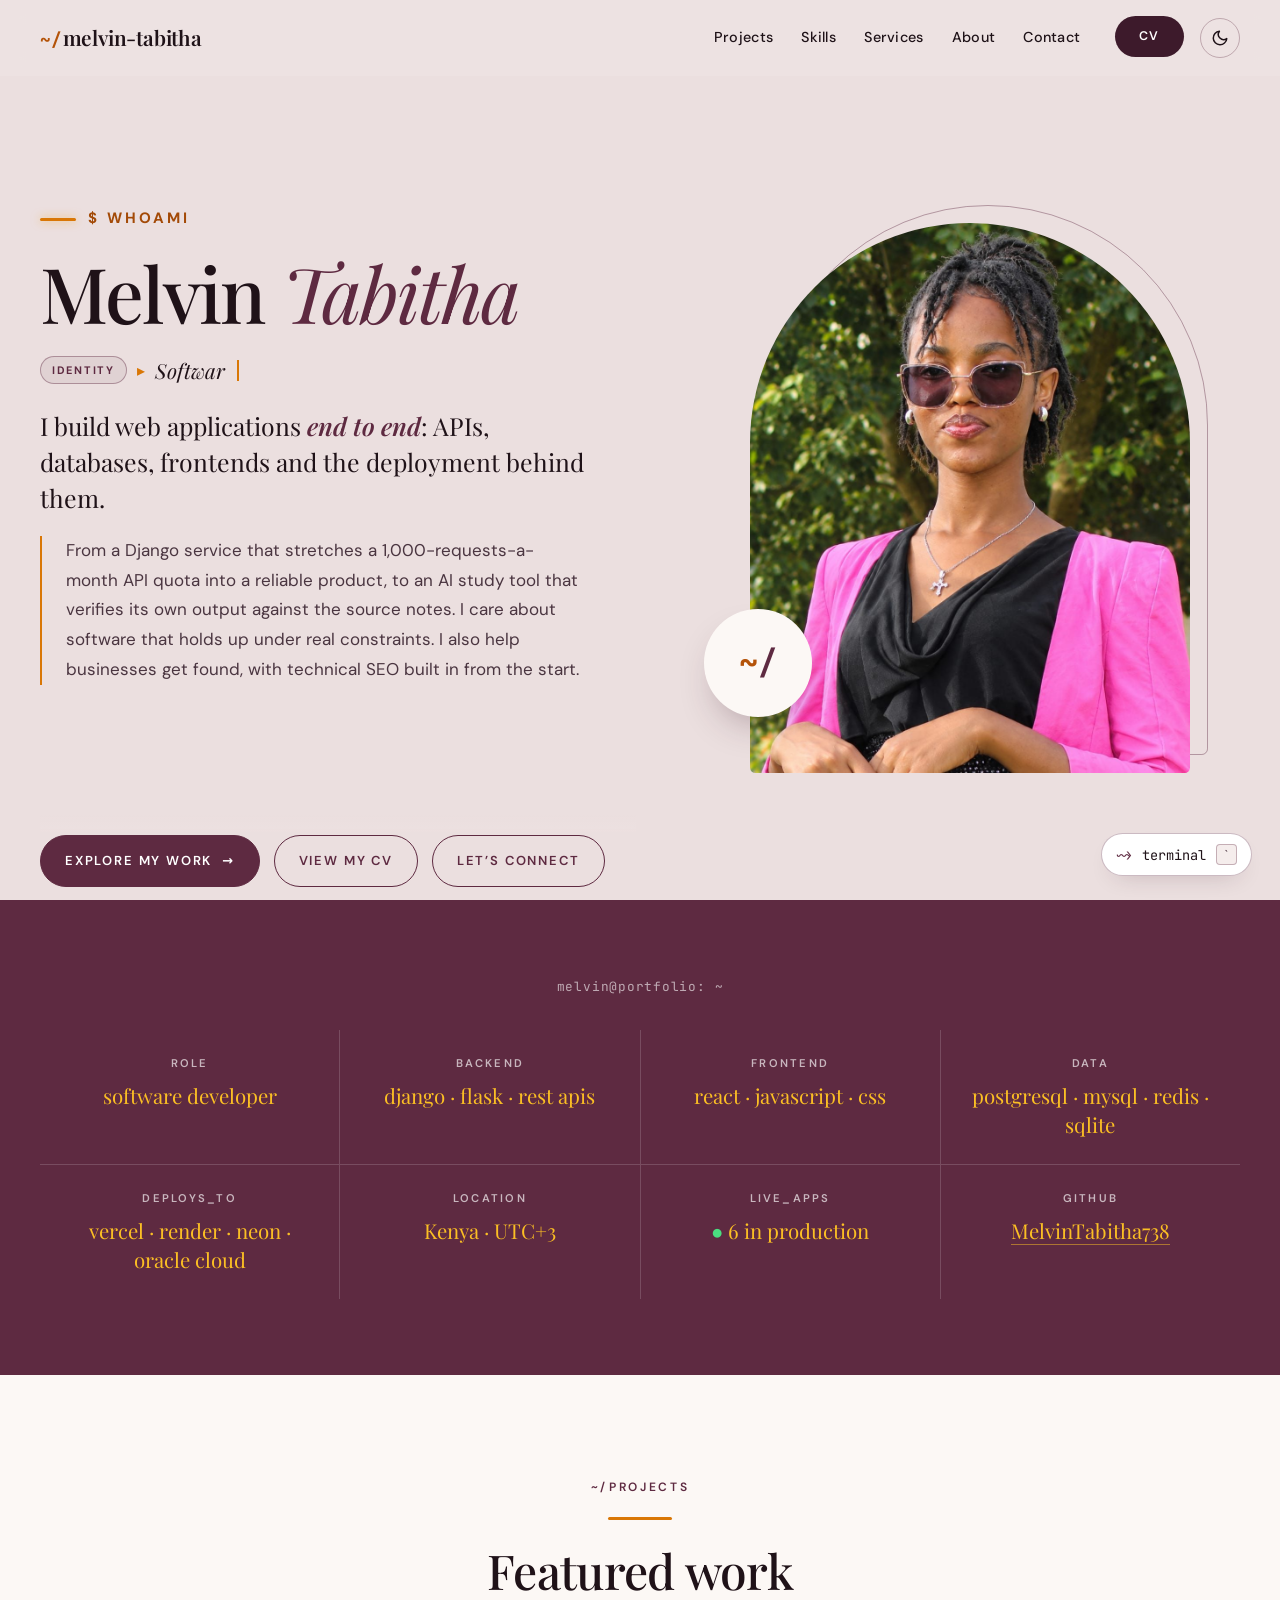
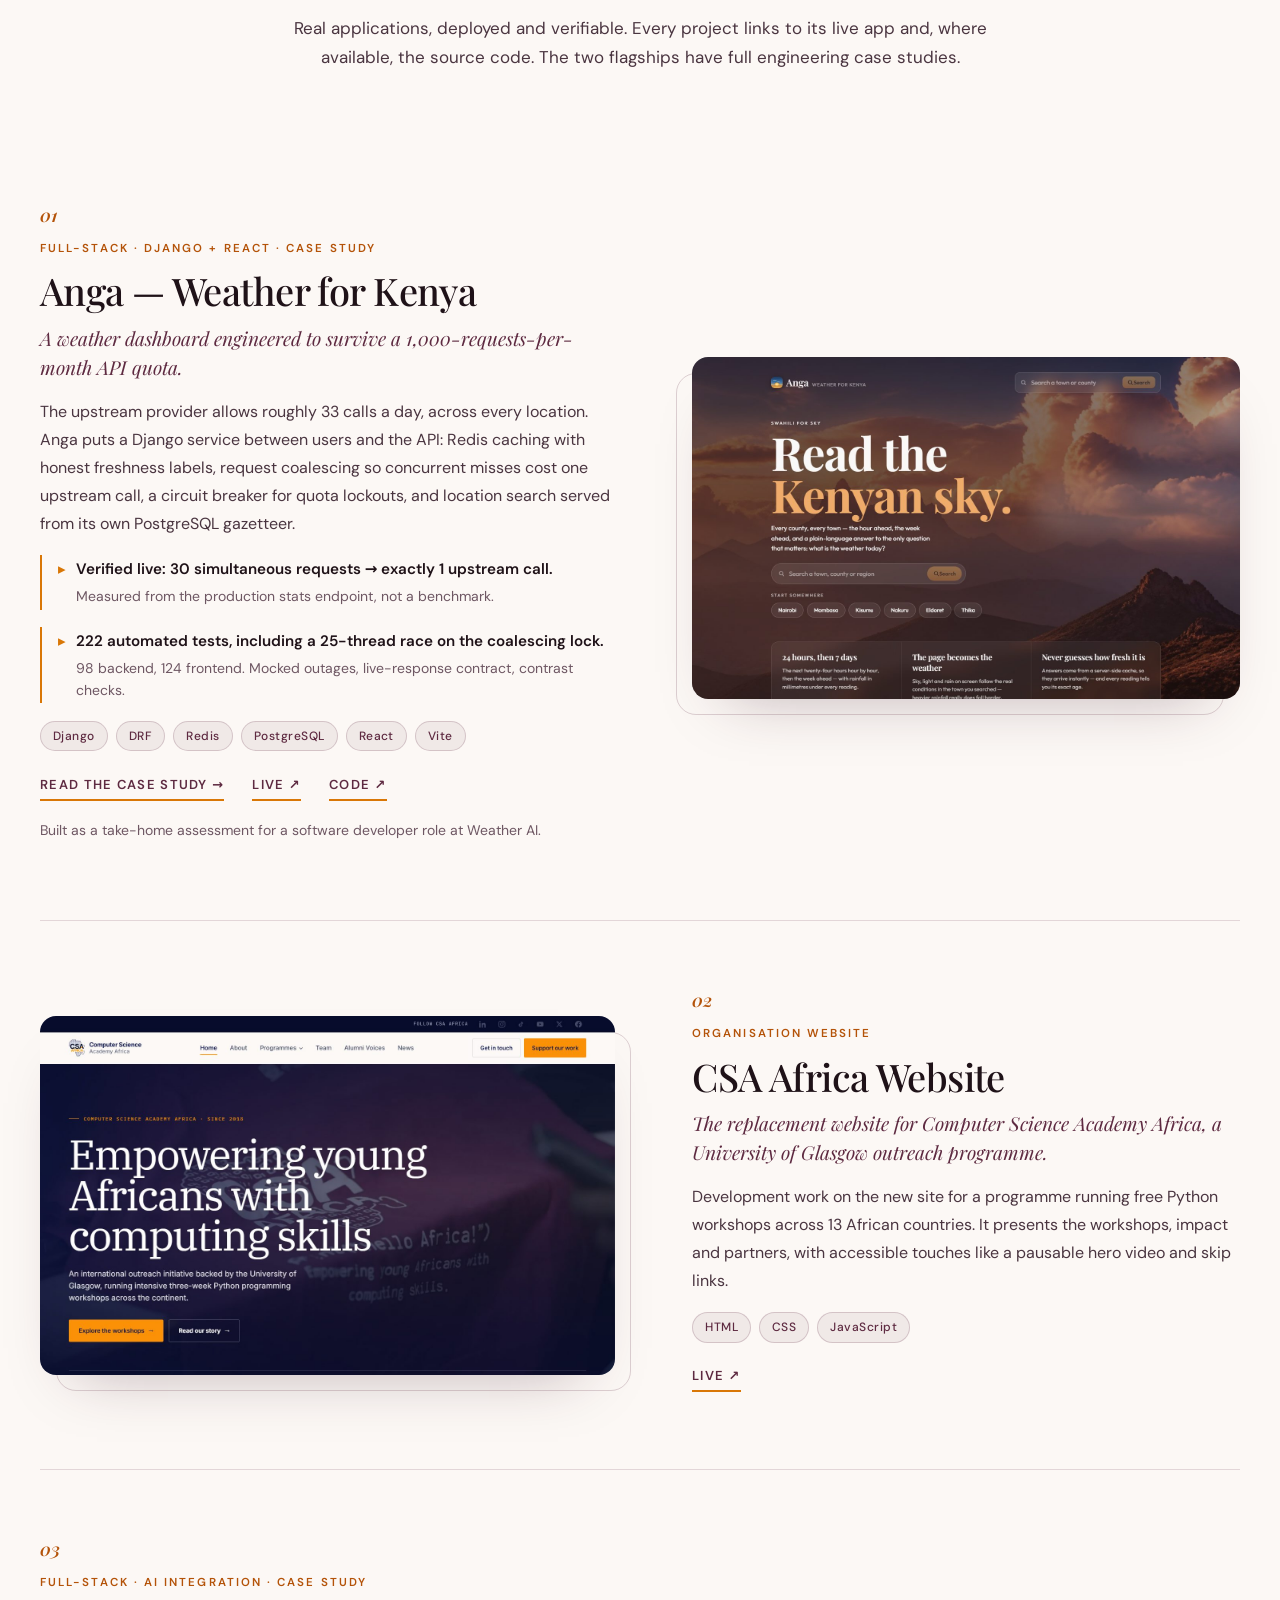
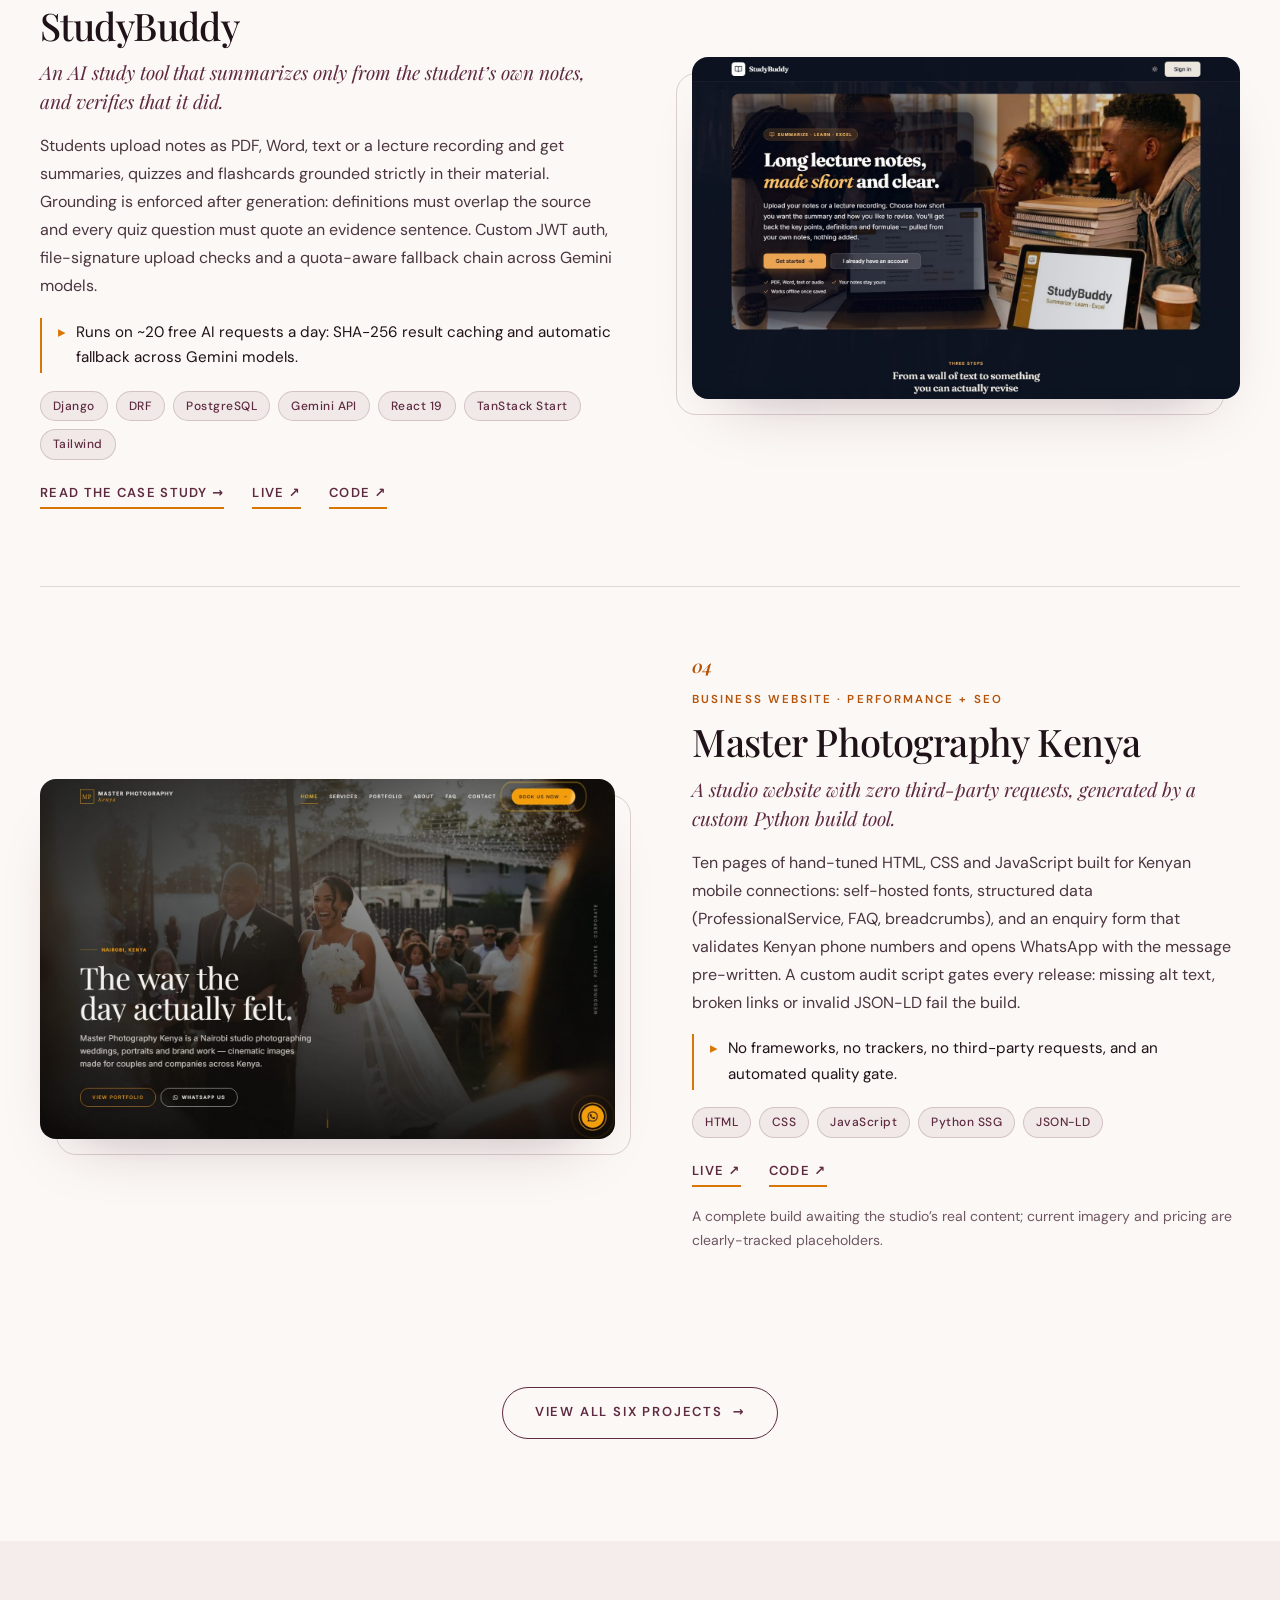
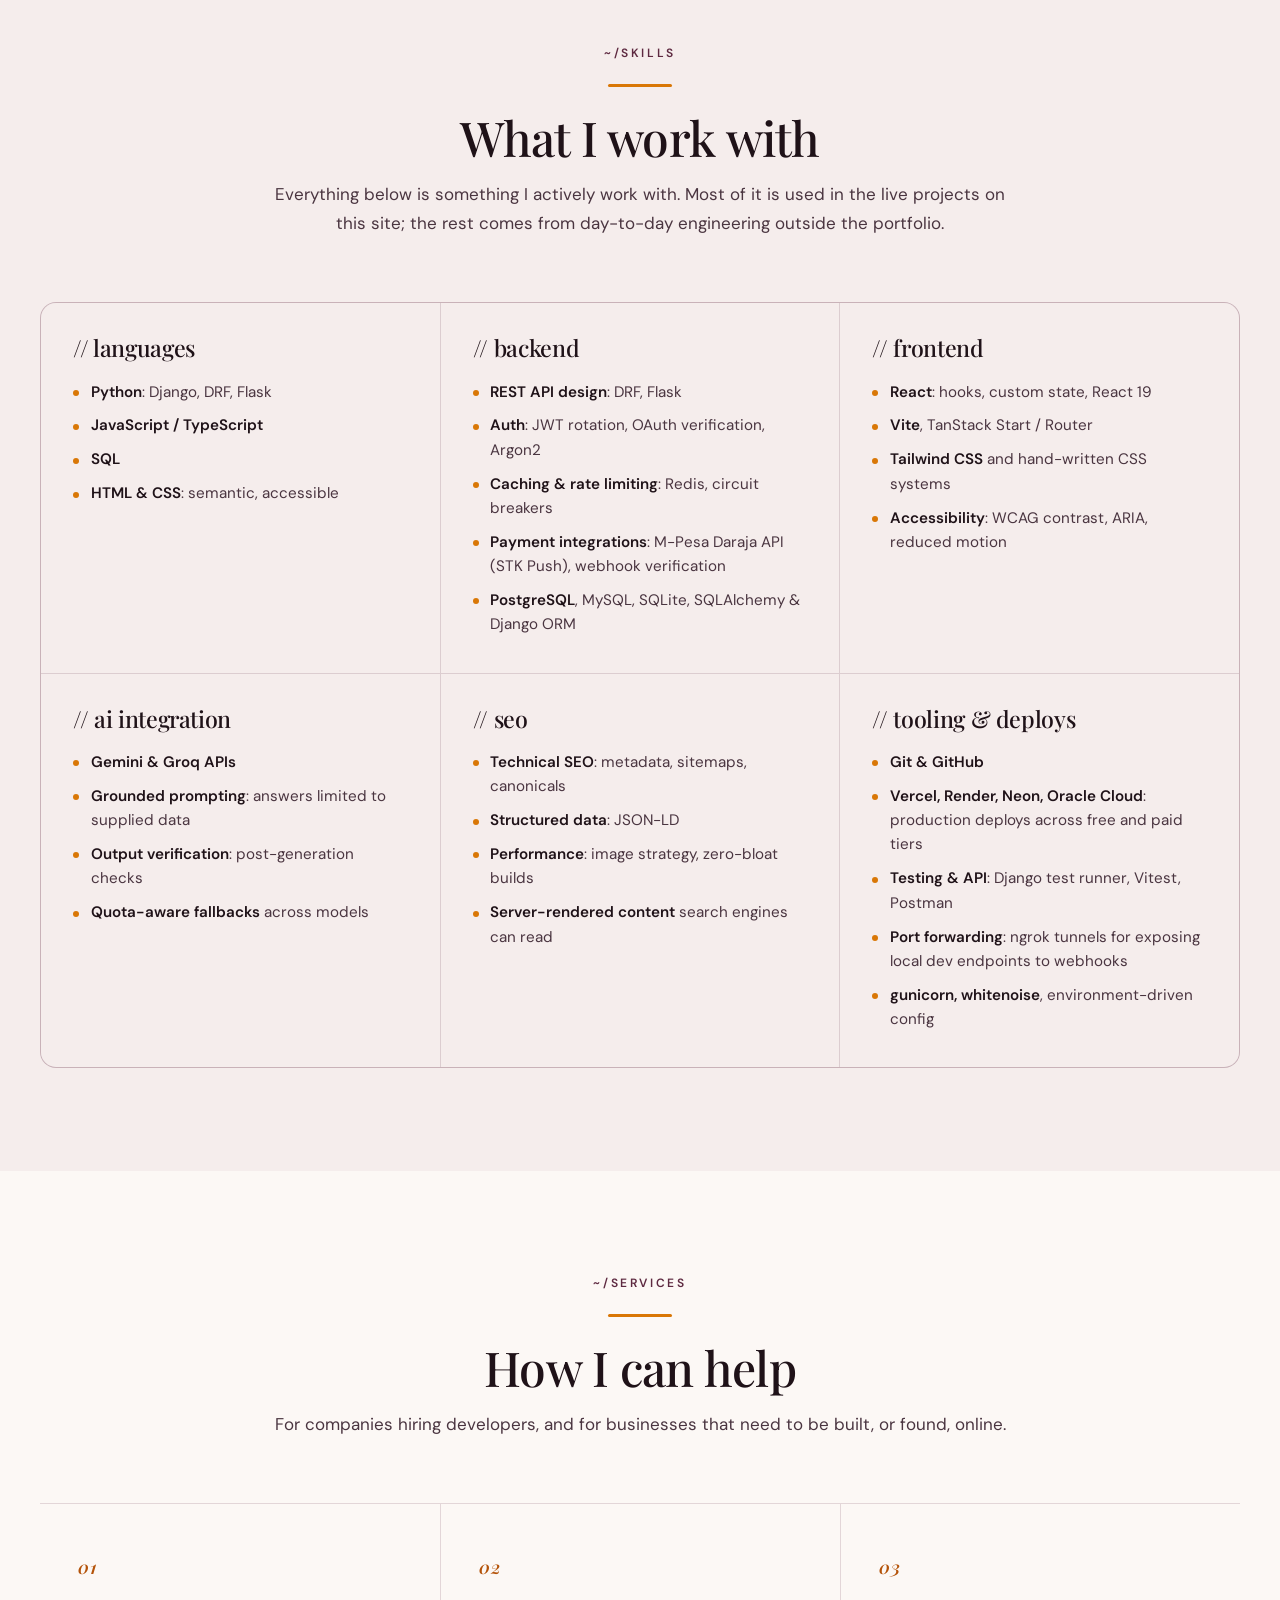
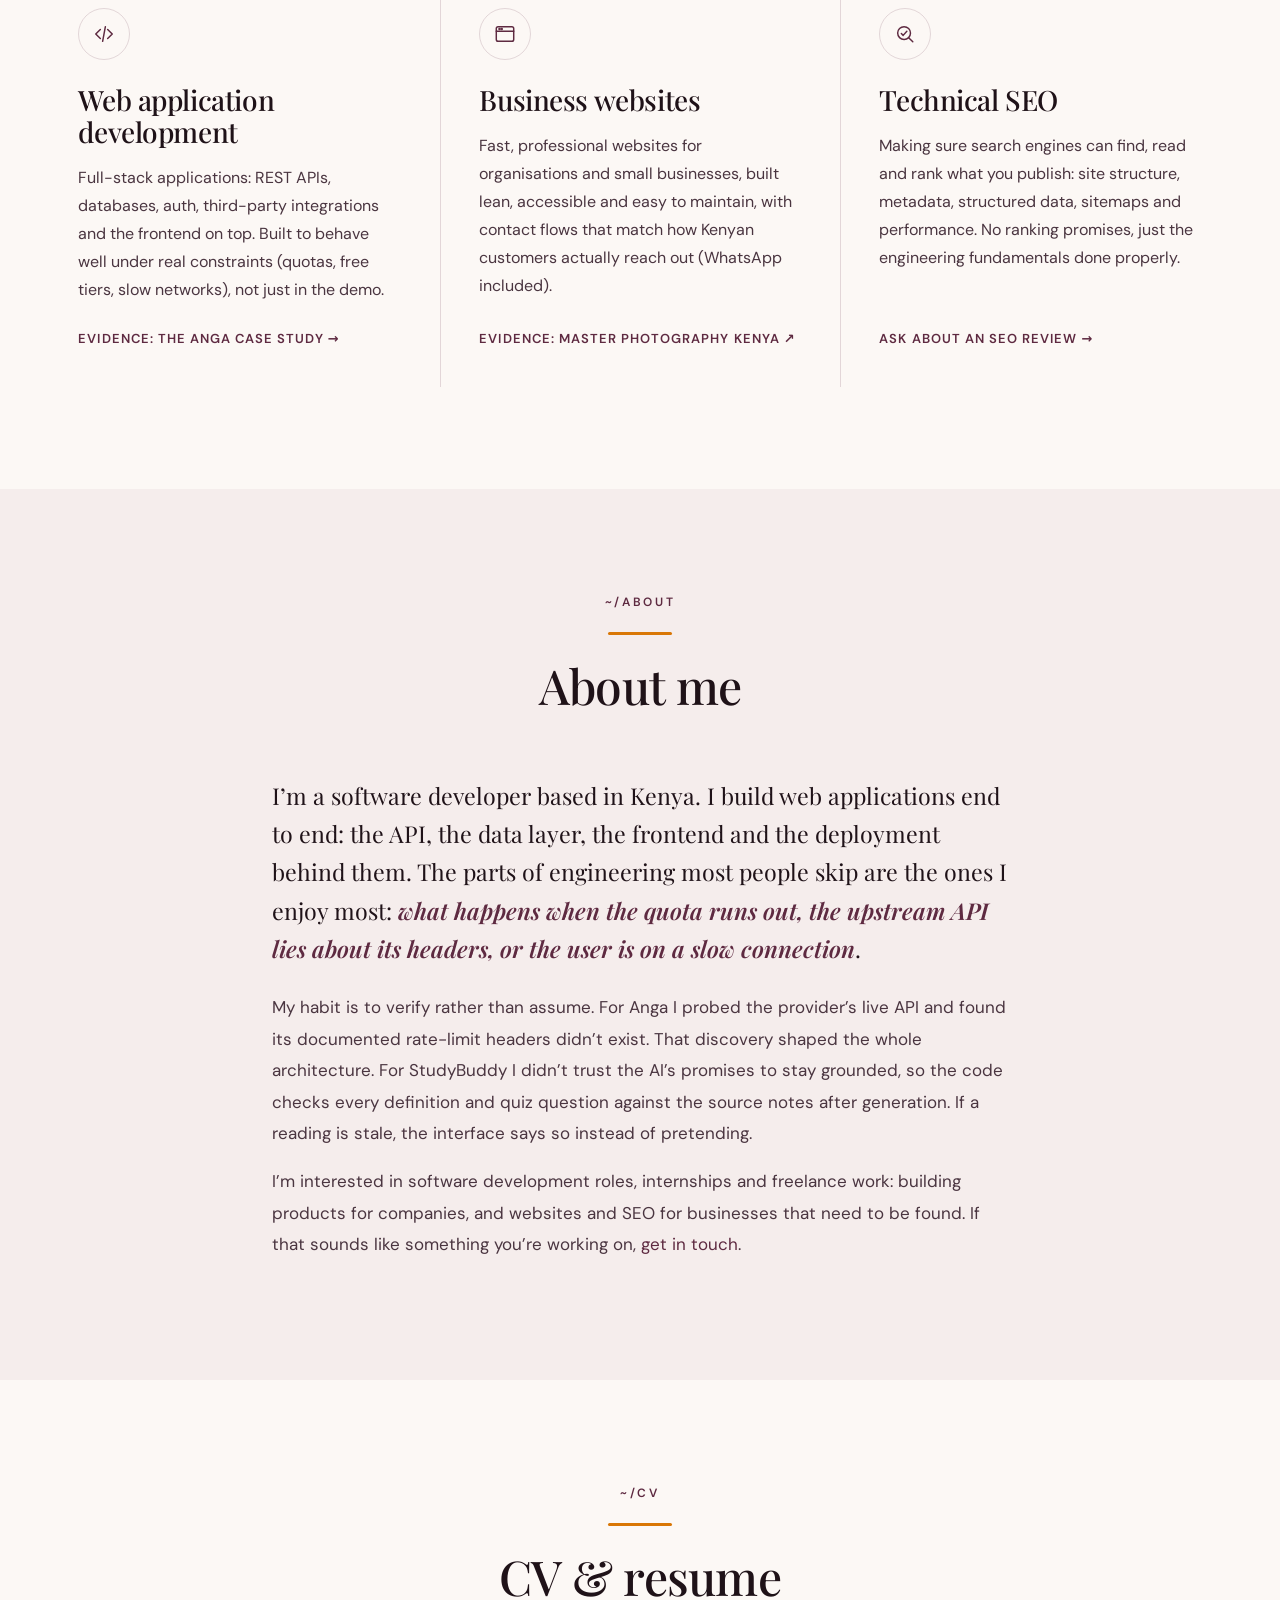
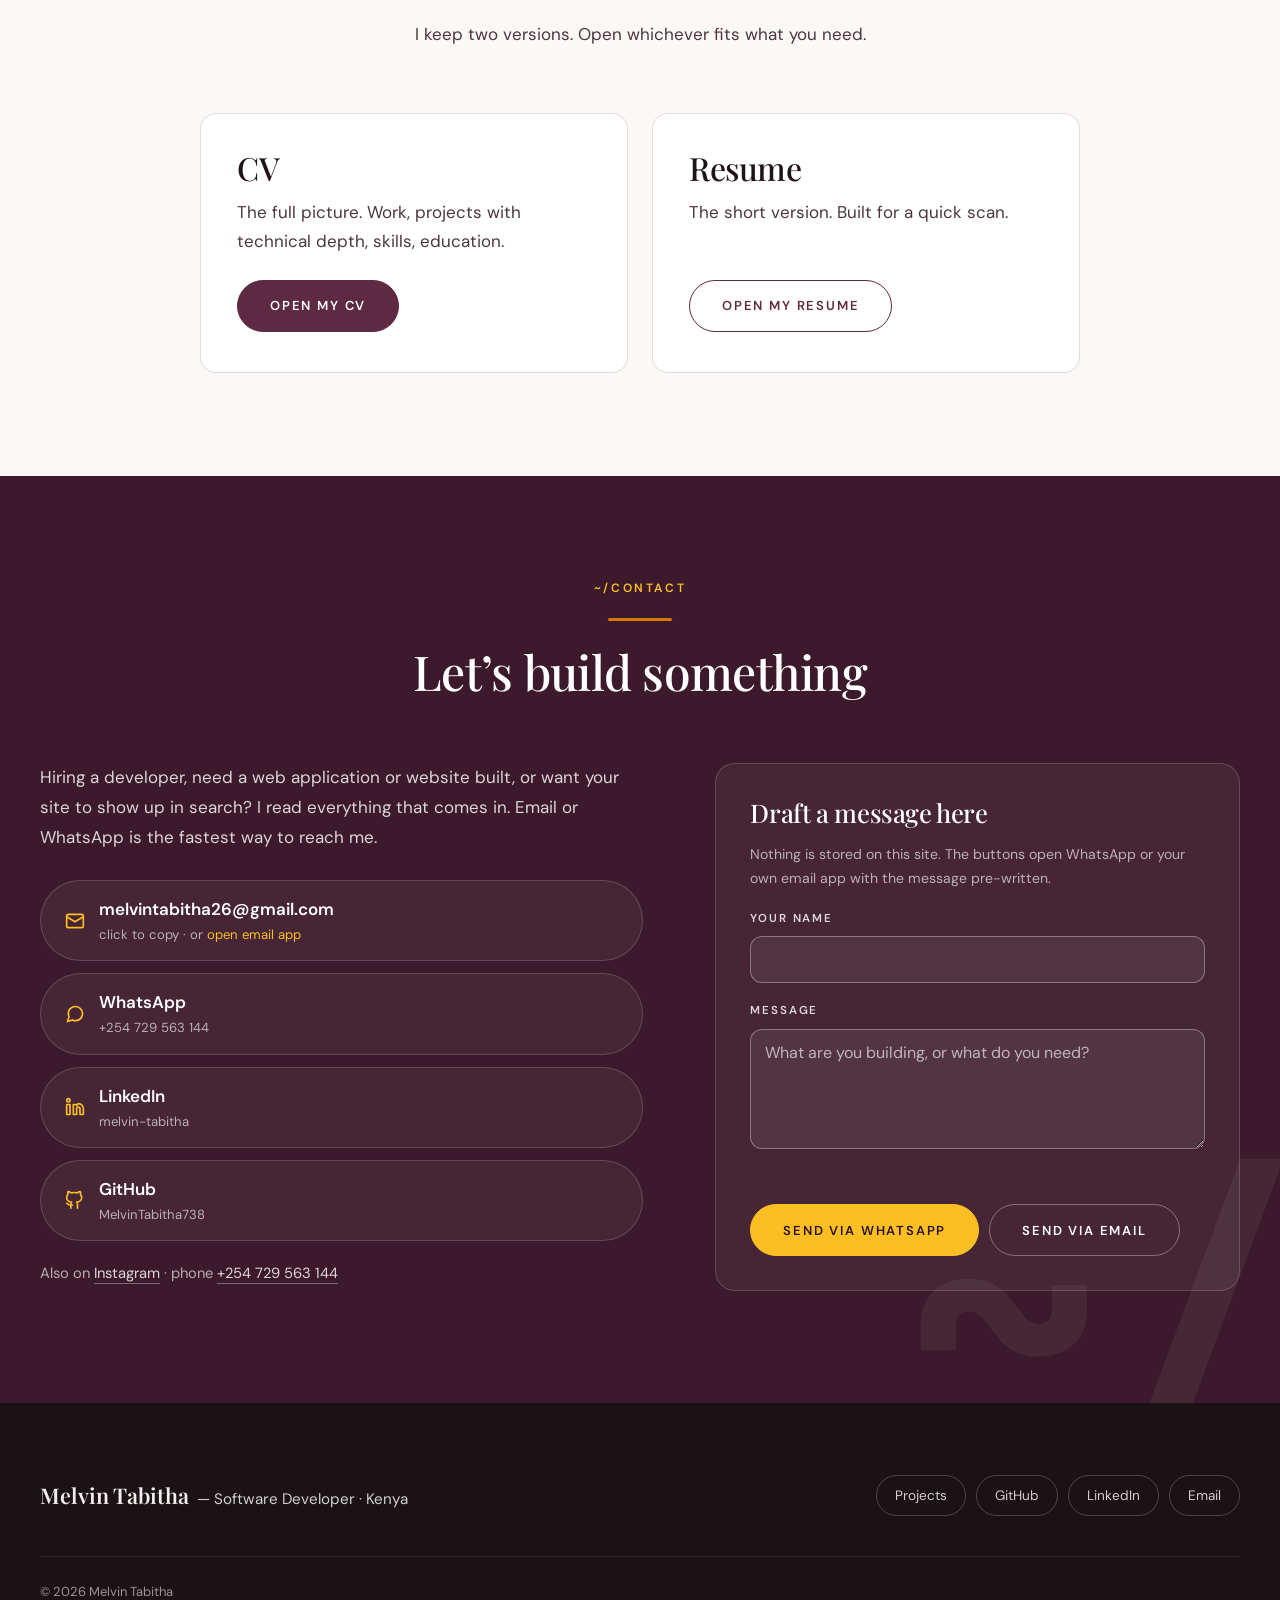
==== commit 51d83046: "Let the homepage hero fill the first screen with the buttons at its base The hero returns to its lar" ====
--- a/index.html
+++ b/index.html
@@ -16,7 +16,7 @@
   <link rel="icon" type="image/svg+xml" href="assets/favicon.svg">
   <link rel="preload" href="assets/fonts/playfair-display-latin-var.woff2" as="font" type="font/woff2" crossorigin>
   <link rel="preload" href="assets/fonts/dm-sans-latin-var.woff2" as="font" type="font/woff2" crossorigin>
-  <link rel="stylesheet" href="css/main.css?v=20">
+  <link rel="stylesheet" href="css/main.css?v=24">
   <script>document.documentElement.classList.replace("no-js","js");</script>
   <script>
     /* Apply the chosen theme before paint so the page never flashes the wrong
@@ -546,7 +546,7 @@
     </div>
   </footer>
 
-  <script src="js/main.js?v=13" defer></script>
+  <script src="js/main.js?v=14" defer></script>
   <script src="js/terminal.js?v=13" defer></script>
 </body>
 </html>
--- a/css/main.css
+++ b/css/main.css
@@ -488,12 +488,22 @@
   grid-template-columns: minmax(0, 1.05fr) minmax(0, 0.95fr);
   gap: clamp(2rem, 5vw, 5rem);
   align-items: center;
-  padding-block: clamp(2.5rem, 5vw, 4.5rem);
-  min-height: calc(min(100svh, 820px) - var(--header-h));
-}
+  padding-top: clamp(1.5rem, 4svh, 3.5rem);
+  min-height: calc(100svh - var(--header-h));
+}
+/* The text column runs the full height of the first screen: the intro sits
+   in the space above, and the buttons rest on the bottom edge. On screens too
+   short for everything, the buttons stay pinned to the bottom of the window
+   until the hero scrolls away. */
 .hero-content {
-  align-self: center;
+  align-self: stretch;
+  display: flex;
+  flex-direction: column;
+  align-items: flex-start;
   animation: hero-rise 1s var(--ease) both;
+}
+.hero-content > .hero-kicker {
+  margin-top: auto;
 }
 .hero-kicker {
   display: inline-flex;
@@ -517,7 +527,7 @@
   box-shadow: 0 0 10px rgba(245, 158, 11, 0.6);
 }
 .hero h1 {
-  font-size: clamp(2.75rem, 5vw, 4.5rem);
+  font-size: clamp(2.75rem, 6vw, 5.5rem);
   font-weight: 500;
   line-height: 1.05;
   white-space: nowrap;
@@ -555,6 +565,13 @@
   display: flex;
   flex-wrap: wrap;
   gap: 0.875rem;
+  align-self: stretch;
+  margin-top: auto;
+  position: sticky;
+  bottom: 0;
+  z-index: 3;
+  padding: 1.25rem 0 calc(clamp(0.75rem, 2svh, 1.25rem) - 5px);
+  background: linear-gradient(to top, var(--hero-bg) 80%, transparent);
 }
 .hero-actions .btn {
   padding: 0 1.5rem;
@@ -563,7 +580,8 @@
   position: relative;
   justify-self: center;
   width: 100%;
-  max-width: 420px;
+  max-width: 440px;
+  margin-block: 1.5rem 2.5rem;
   animation: hero-fade 1.2s 0.15s var(--ease) both;
 }
 .hero-media::before {
@@ -695,11 +713,15 @@
     gap: 1rem;
     text-align: left;
     padding-top: 2.5rem;
-    padding-bottom: 3rem;
+    padding-bottom: 1.5rem;
     align-items: center;
   }
   .hero-content {
     display: contents;
+  }
+  .hero-kicker,
+  .hero-content > .hero-kicker {
+    margin-top: 0;
   }
   .hero-kicker {
     order: 1;
@@ -732,11 +754,15 @@
   .hero .lede {
     order: 6;
     padding-left: 1.1rem;
-    margin: 0.75rem 0 1rem;
-  }
+    margin: 0.75rem 0 0.5rem;
+  }
+  /* Pinned to the bottom of the screen while the hero is in view, so the
+     buttons are visible before any scrolling; they settle under the intro. */
   .hero-actions {
     order: 7;
     justify-content: flex-start;
+    margin: 0 calc(-1 * var(--gutter));
+    padding: 0.875rem var(--gutter) calc(0.5rem - 5px + env(safe-area-inset-bottom));
   }
   .hero-seal {
     left: -8px;
@@ -2273,6 +2299,17 @@
   }
 }
 
+/* Phones: hide the launcher while the homepage hero (and its pinned buttons)
+   fills the screen; it returns as soon as the visitor scrolls on. */
+@media (max-width: 860px) {
+  .hero-in-view .term-launcher {
+    opacity: 0;
+    visibility: hidden;
+    transform: translateY(12px);
+    transition: opacity 0.3s ease, transform 0.3s ease, visibility 0s linear 0.3s;
+  }
+}
+
 /* Keep page content readable behind the overlay when it is open */
 body[data-term-open="true"] {
   overflow: hidden;
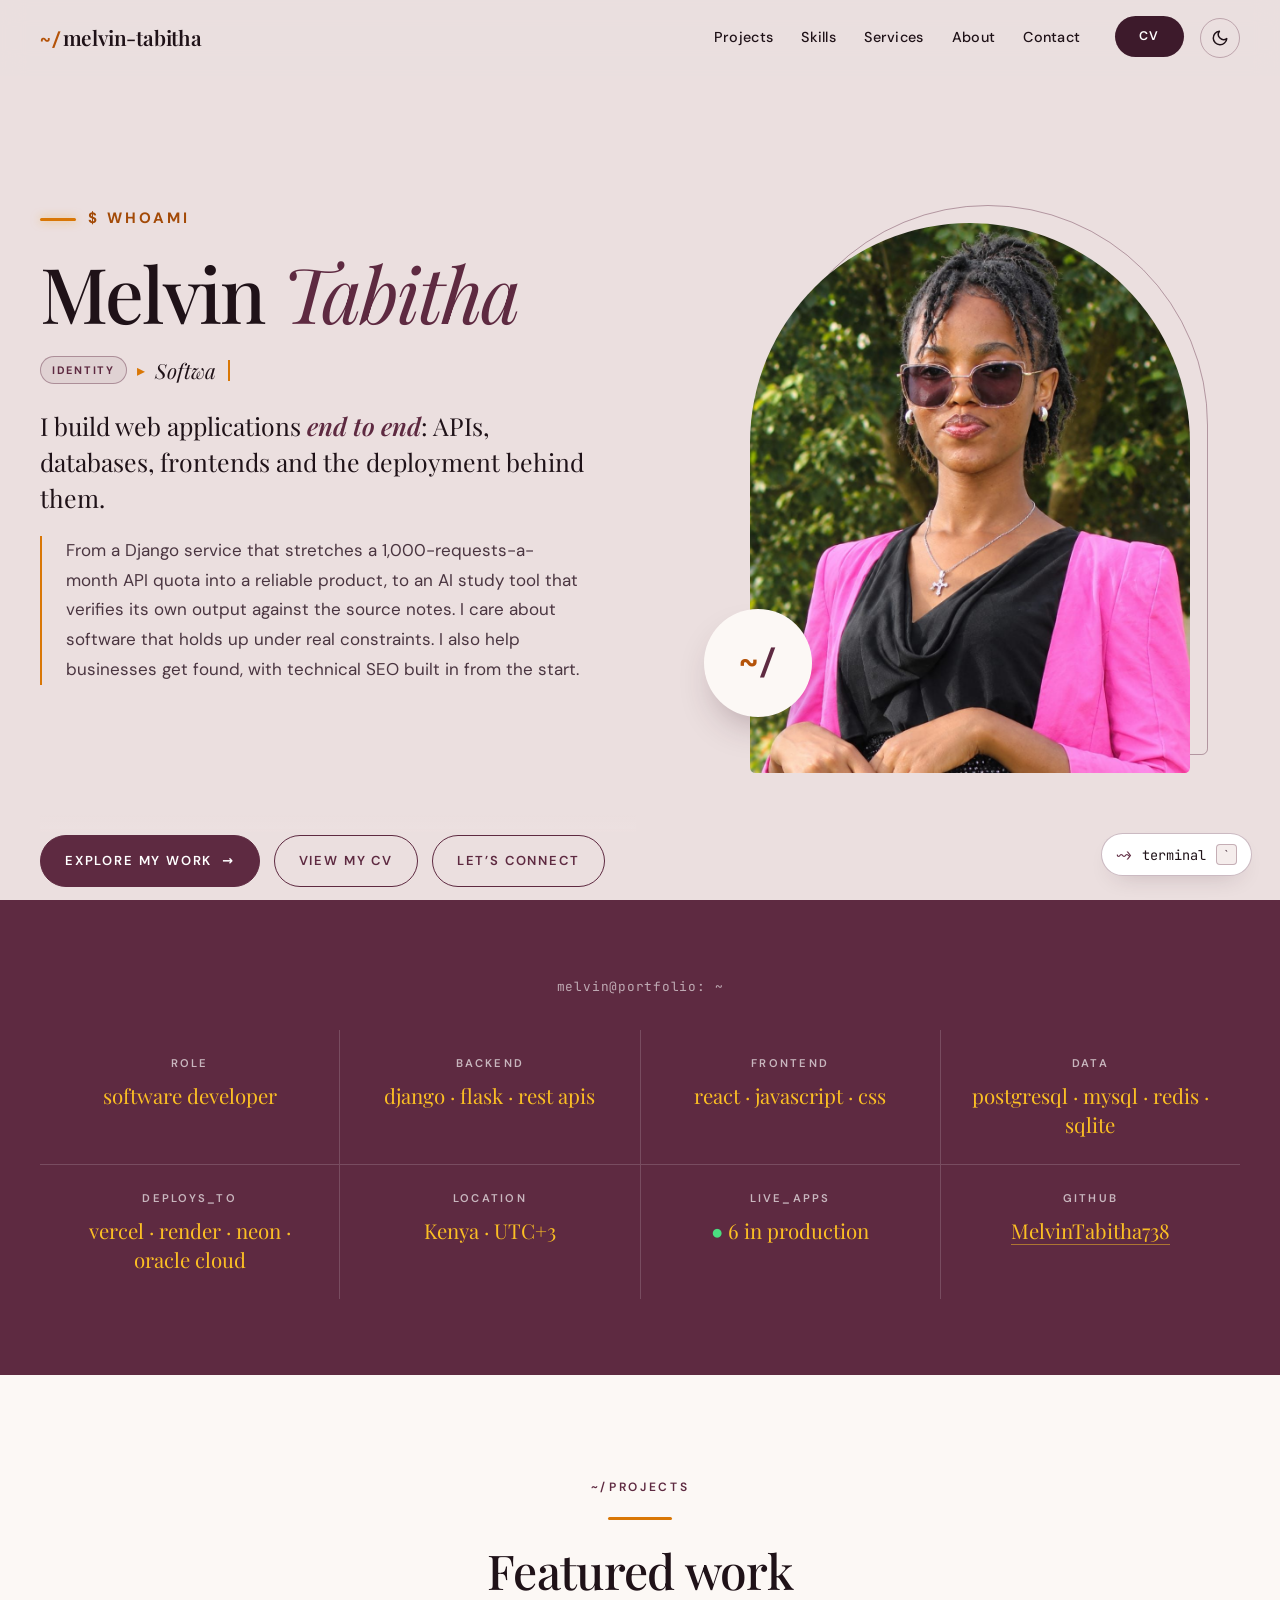
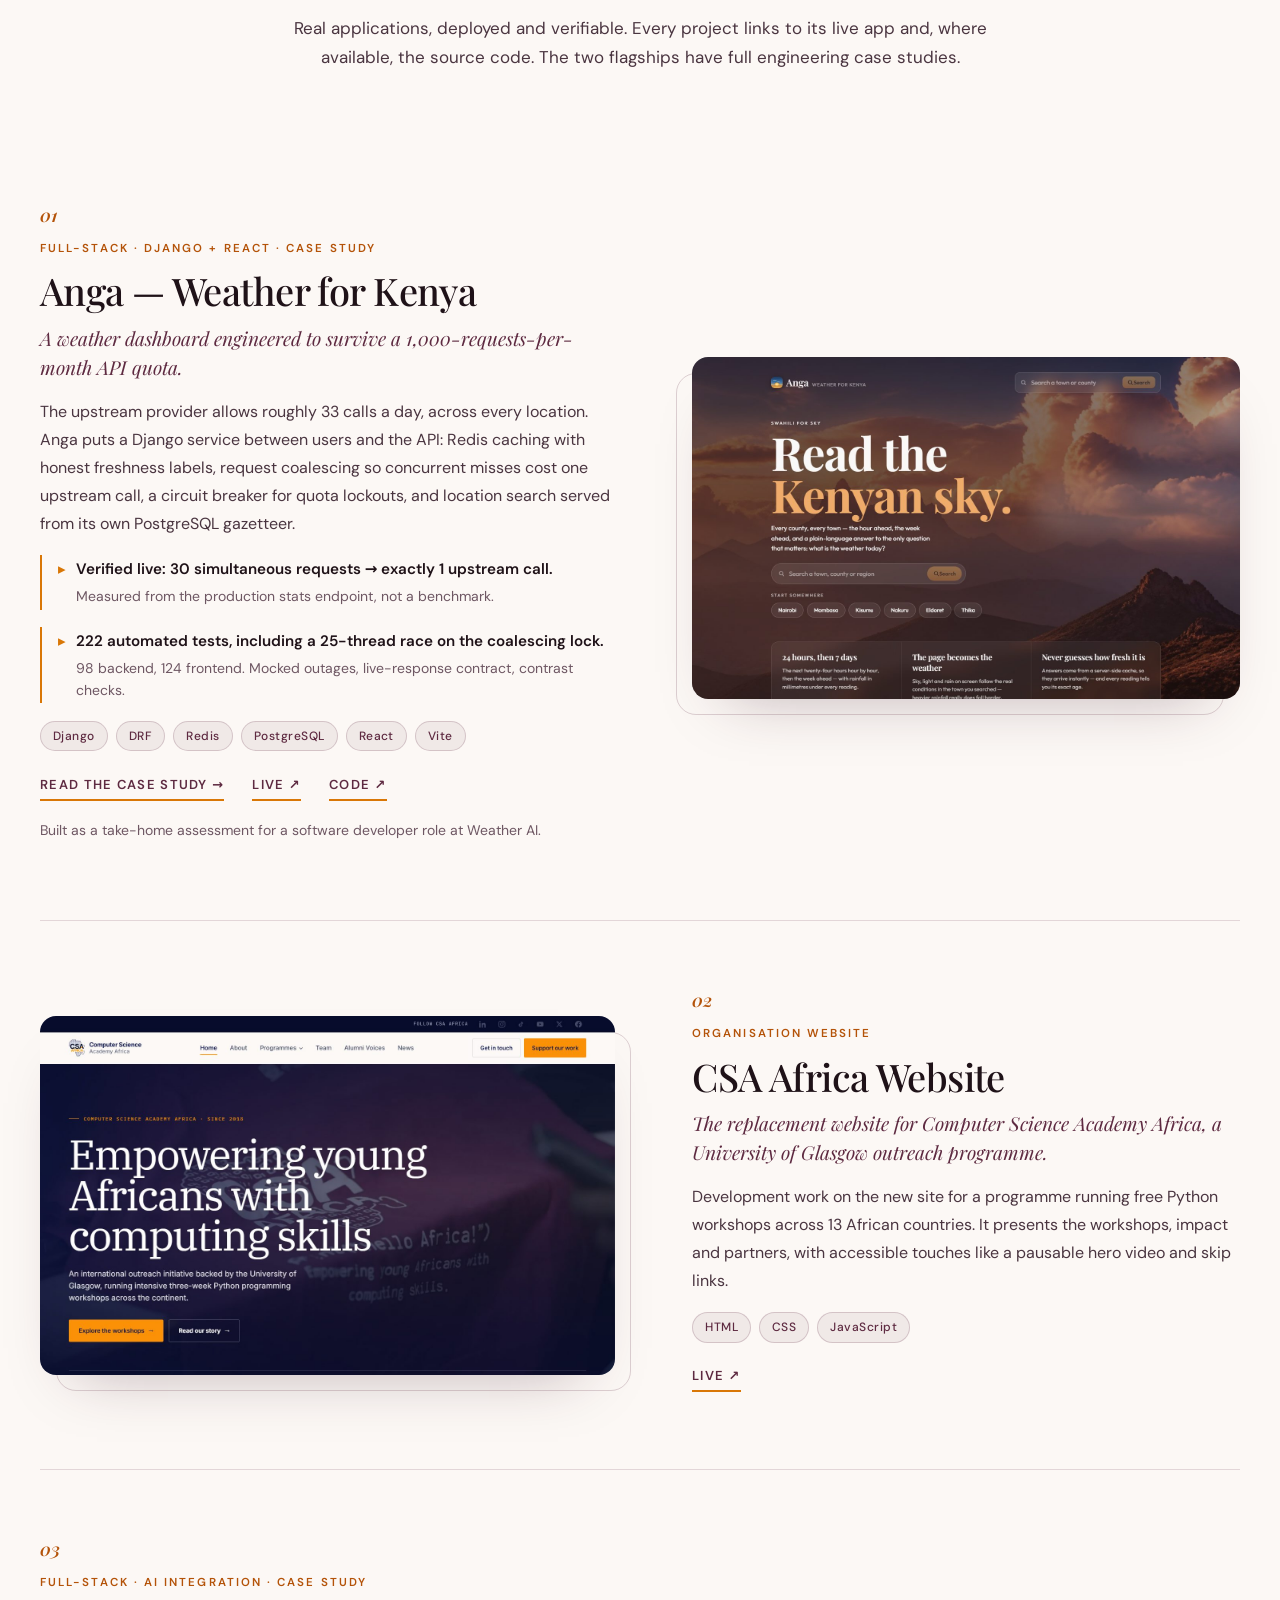
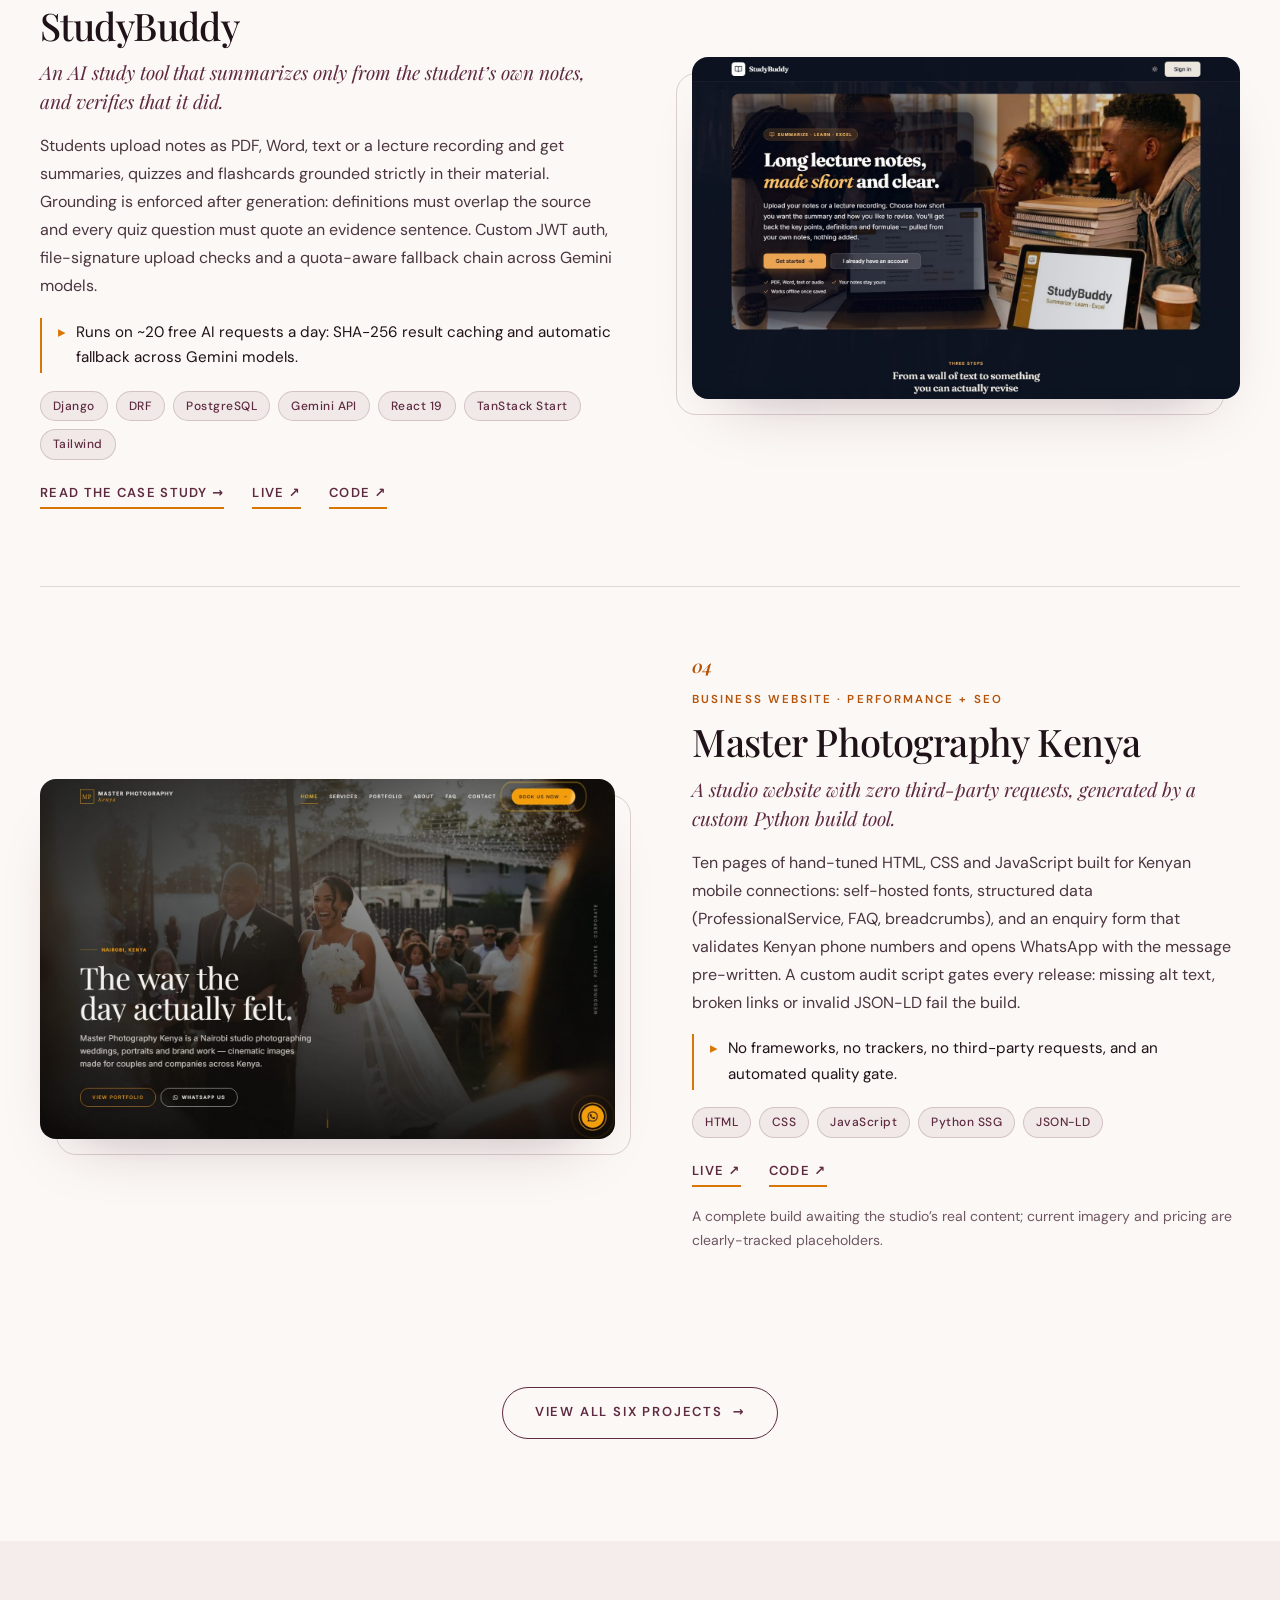
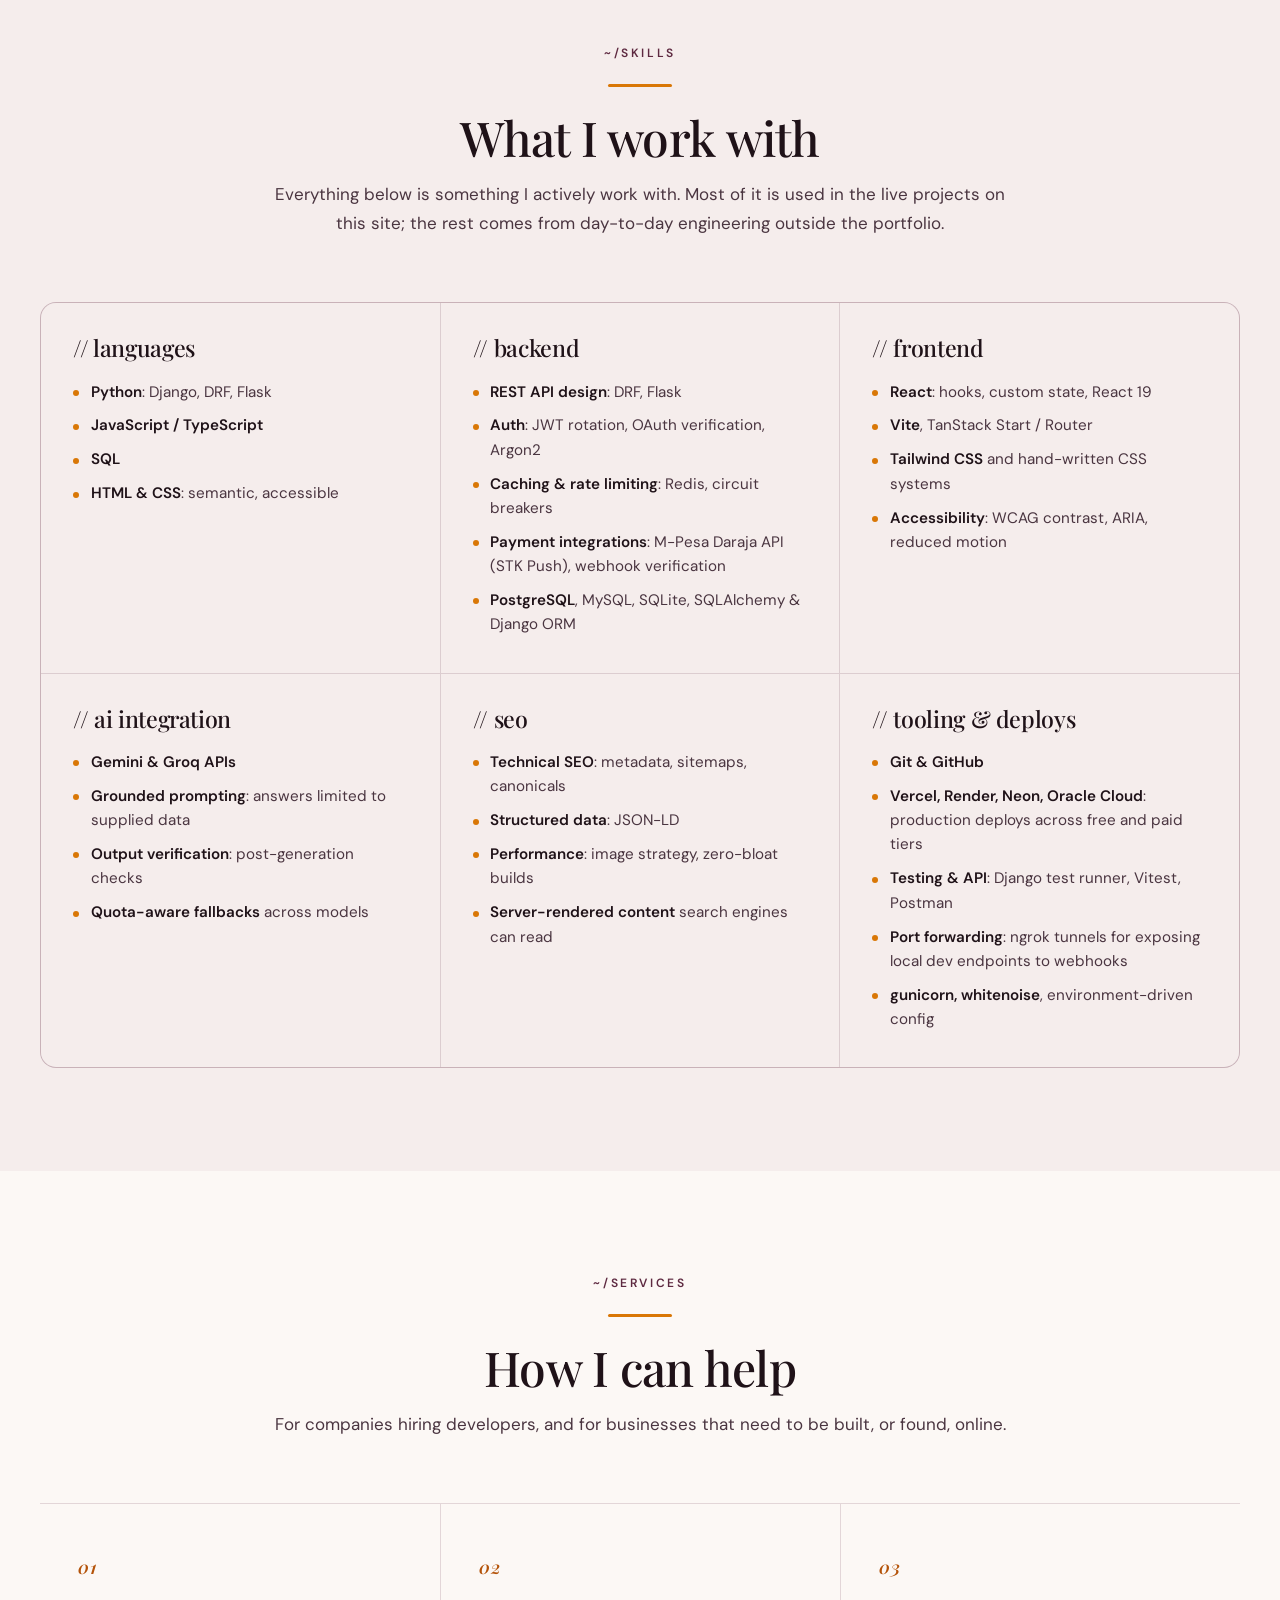
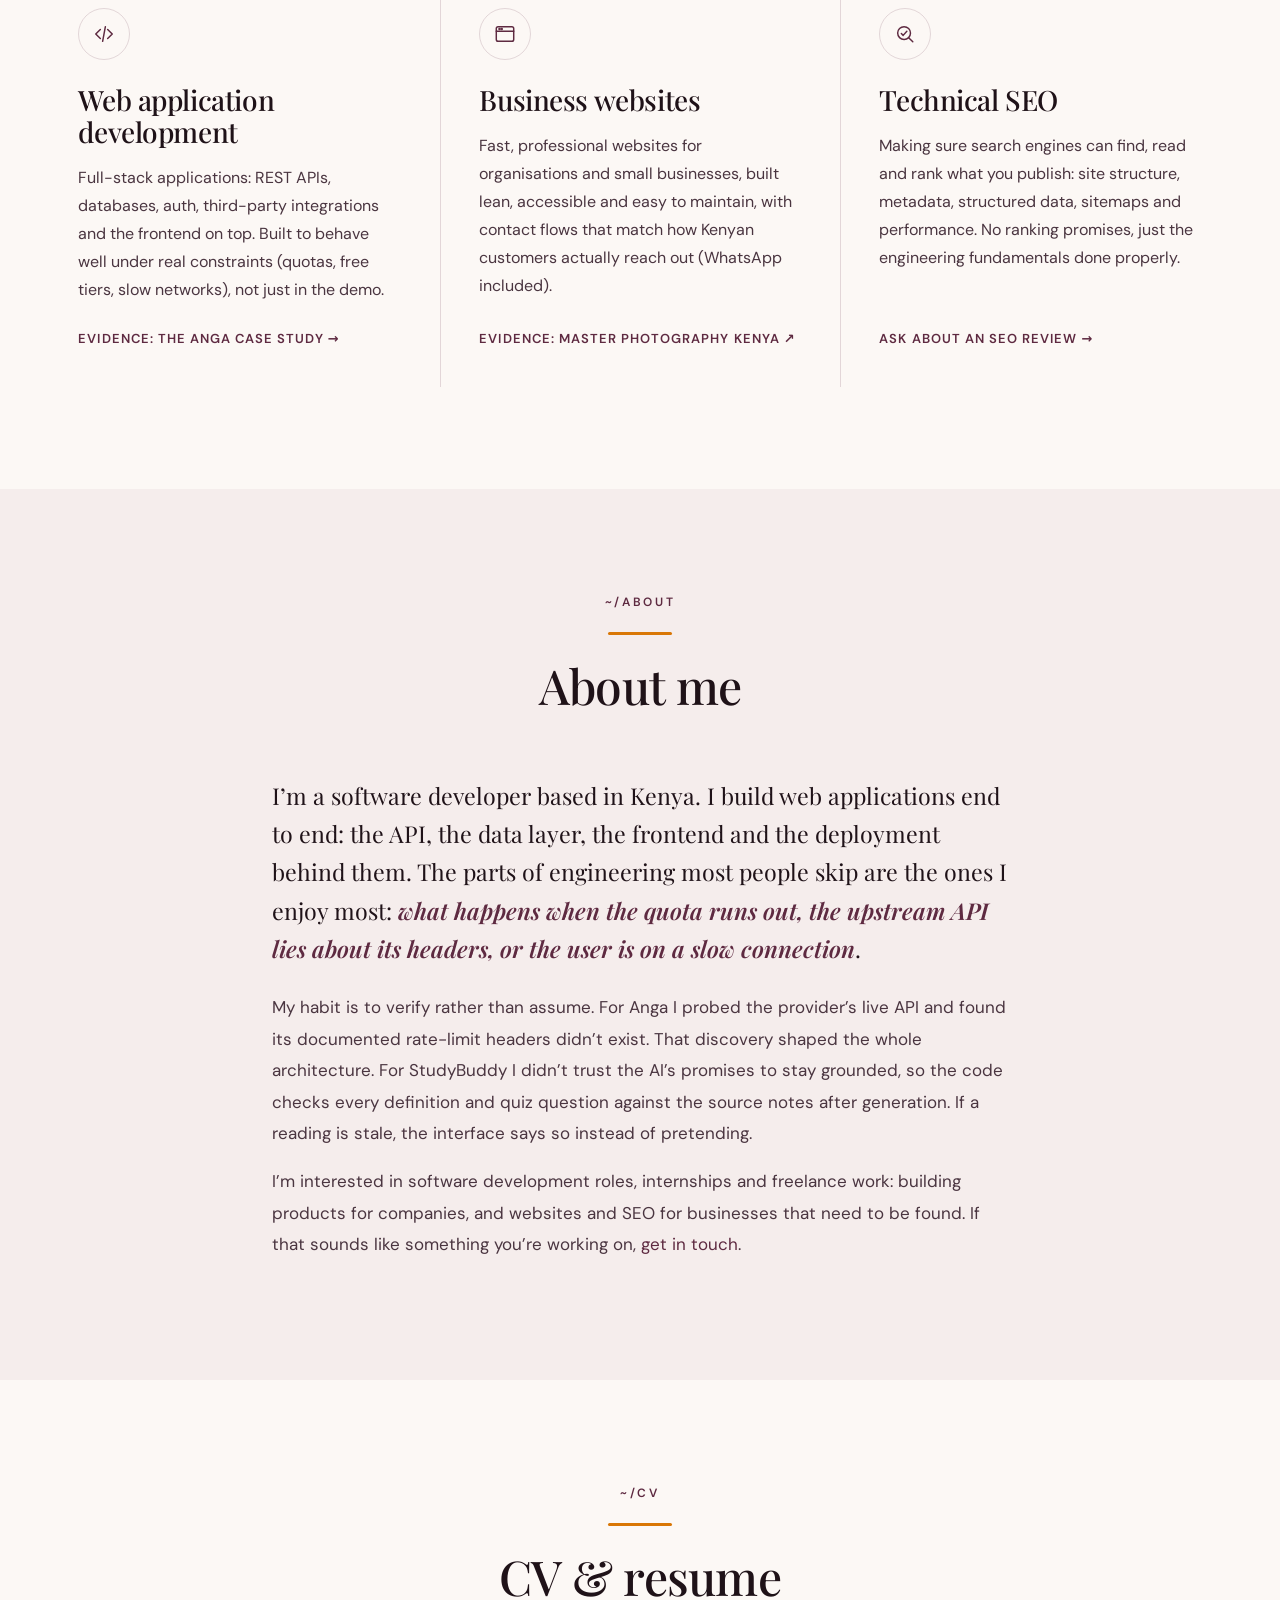
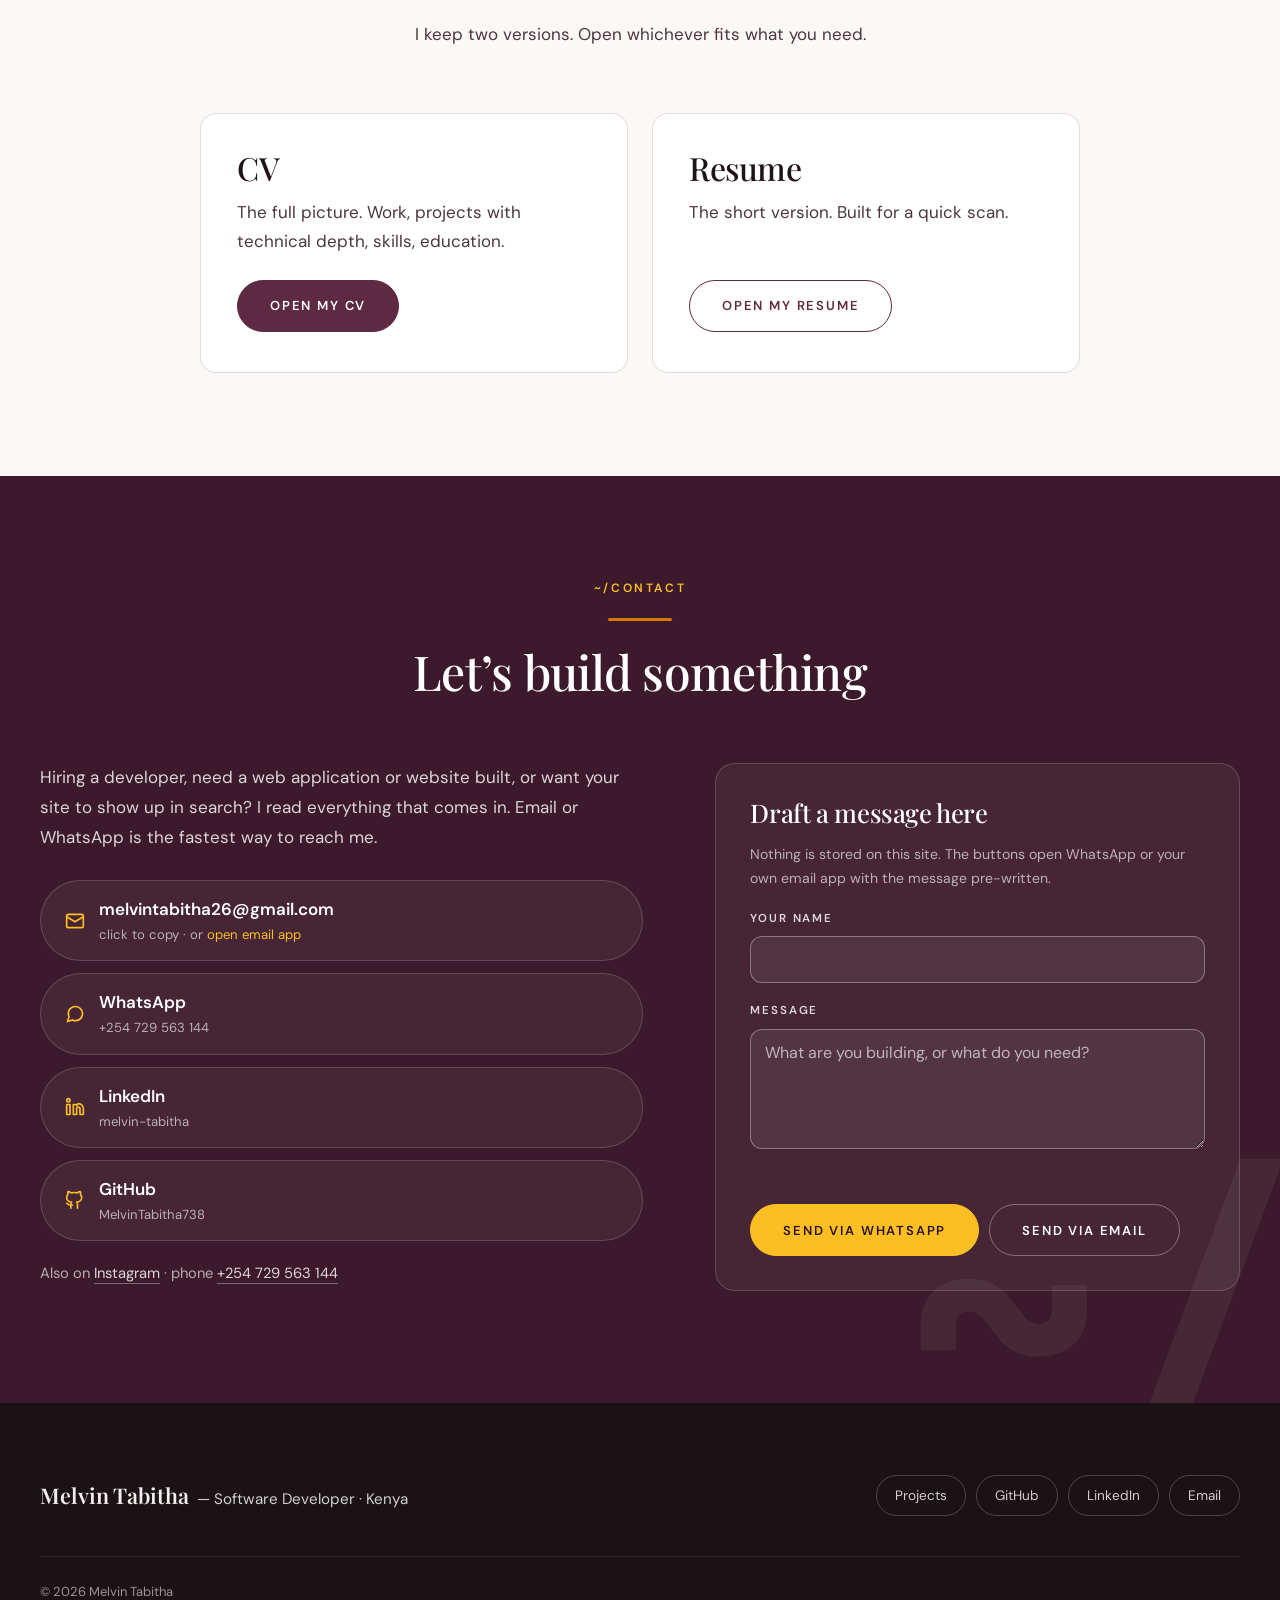
==== commit 51867e9c: "Fix the site on phones: no sideways scrolling, fixed menu bar The closed mobile menu sat off the rig" ====
--- a/index.html
+++ b/index.html
@@ -16,7 +16,7 @@
   <link rel="icon" type="image/svg+xml" href="assets/favicon.svg">
   <link rel="preload" href="assets/fonts/playfair-display-latin-var.woff2" as="font" type="font/woff2" crossorigin>
   <link rel="preload" href="assets/fonts/dm-sans-latin-var.woff2" as="font" type="font/woff2" crossorigin>
-  <link rel="stylesheet" href="css/main.css?v=24">
+  <link rel="stylesheet" href="css/main.css?v=25">
   <script>document.documentElement.classList.replace("no-js","js");</script>
   <script>
     /* Apply the chosen theme before paint so the page never flashes the wrong
--- a/css/main.css
+++ b/css/main.css
@@ -152,6 +152,7 @@
   line-height: 1.7;
   -webkit-font-smoothing: antialiased;
   text-rendering: optimizeLegibility;
+  overflow-x: hidden;
   overflow-x: clip;
 }
 img {
@@ -220,15 +221,29 @@
 }
 
 /* ---- Header / nav --------------------------------------------------------- */
+/* Fixed (not sticky) so the bar stays on screen while scrolling on every
+   phone browser; the page content starts below it. */
 .site-header {
-  position: sticky;
+  position: fixed;
   top: 0;
+  left: 0;
+  right: 0;
   z-index: 50;
   height: var(--header-h);
   backdrop-filter: blur(12px);
   -webkit-backdrop-filter: blur(12px);
   background: var(--header-bg);
   border-bottom: 1px solid var(--border);
+}
+.site-header + main {
+  padding-top: var(--header-h);
+}
+/* Home: the blush hero runs up behind the translucent bar instead. */
+.home .site-header + main {
+  padding-top: 0;
+}
+.home .hero {
+  padding-top: var(--header-h);
 }
 .home .site-header {
   background: var(--home-header-bg);
@@ -383,14 +398,17 @@
     background: var(--nav-panel-bg);
     border-top: 1px solid var(--border);
     overflow-y: auto;
-    transform: translateX(100%);
+    /* Closed, the panel is clipped away in place rather than moved off the
+       right edge: anything parked off-screen widens the page, and phones then
+       zoom the whole site out. clip-path slides it in without that. */
+    clip-path: inset(0 0 0 100%);
     visibility: hidden;
-    transition: transform 0.6s var(--ease), visibility 0s linear 0.6s;
+    transition: clip-path 0.6s var(--ease), visibility 0s linear 0.6s;
   }
   .site-nav.open {
-    transform: none;
+    clip-path: inset(0 0 0 0);
     visibility: visible;
-    transition: transform 0.6s var(--ease), visibility 0s;
+    transition: clip-path 0.6s var(--ease), visibility 0s;
   }
   .site-nav a {
     font-family: var(--serif);
@@ -481,6 +499,7 @@
 .hero {
   position: relative;
   background: var(--hero-bg);
+  overflow: hidden;
   overflow: clip;
 }
 .hero-inner {
@@ -489,6 +508,7 @@
   gap: clamp(2rem, 5vw, 5rem);
   align-items: center;
   padding-top: clamp(1.5rem, 4svh, 3.5rem);
+  min-height: calc(100vh - var(--header-h));
   min-height: calc(100svh - var(--header-h));
 }
 /* The text column runs the full height of the first screen: the intro sits
@@ -1586,6 +1606,13 @@
   font-size: 1.0625rem;
   line-height: 1.75;
 }
+.contact-grid > * {
+  min-width: 0;
+}
+.channel > span:not(.copied-note) {
+  min-width: 0;
+  overflow-wrap: anywhere;
+}
 .contact-channels {
   display: flex;
   flex-direction: column;
@@ -2447,8 +2474,11 @@
   gap: 12px;
 }
 .cv-bar .btn {
-  padding: 10px 16px;
-  font-size: 0.92rem;
+  min-height: 44px;
+  padding: 0 16px;
+  font-size: 0.9rem;
+  letter-spacing: 0.01em;
+  text-transform: none;
   white-space: nowrap;
 }
 .cv-title {
@@ -2495,10 +2525,12 @@
 }
 @media (max-width: 520px) {
   .cv-title { display: none; }
+  .cv-bar .btn { padding: 0 12px; font-size: 0.85rem; gap: 6px; }
   .cv-pages { padding-top: 16px; gap: 14px; }
 }
 @media (max-width: 360px) {
-  .cv-bar .btn { padding: 9px 12px; font-size: 0.86rem; gap: 6px; }
+  .cv-bar .btn { padding: 0 12px; font-size: 0.85rem; gap: 6px; }
+  .cv-bar .btn svg { display: none; }
 }
 .cv-native {
   display: flex;
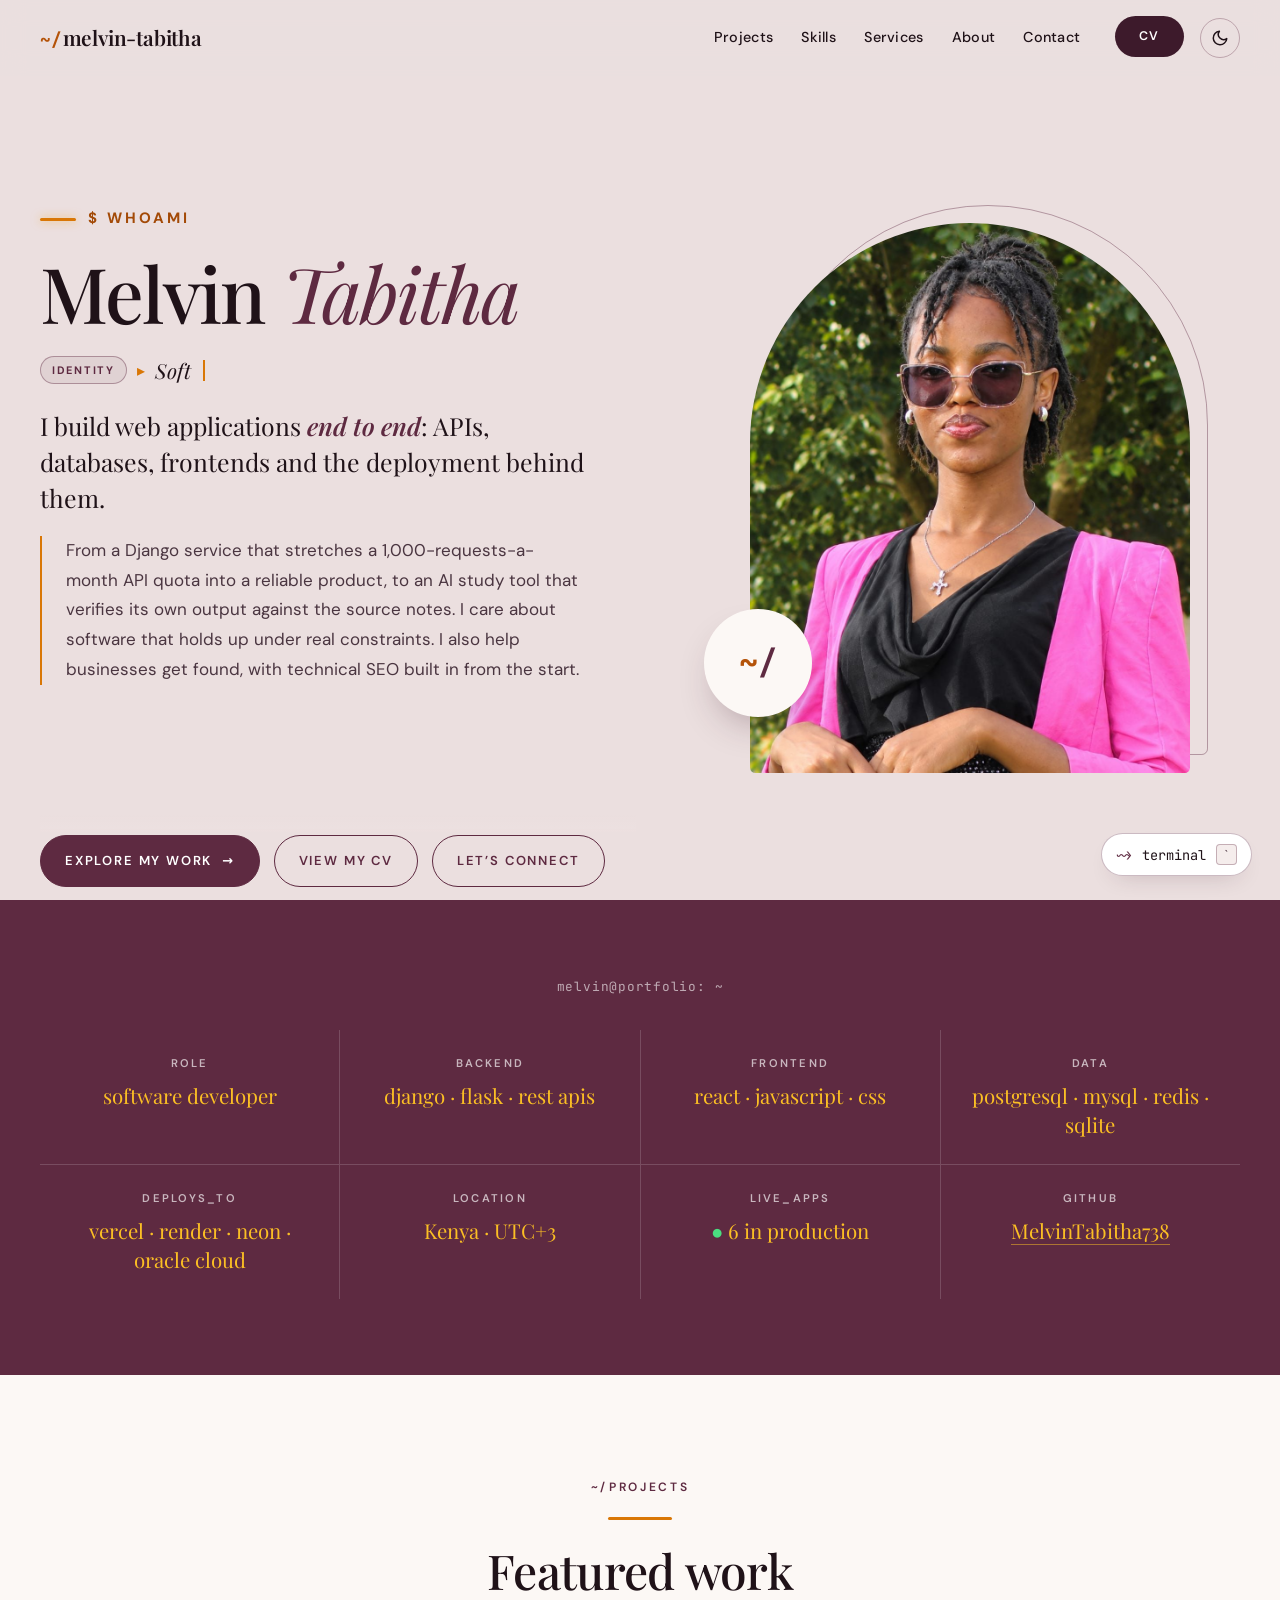
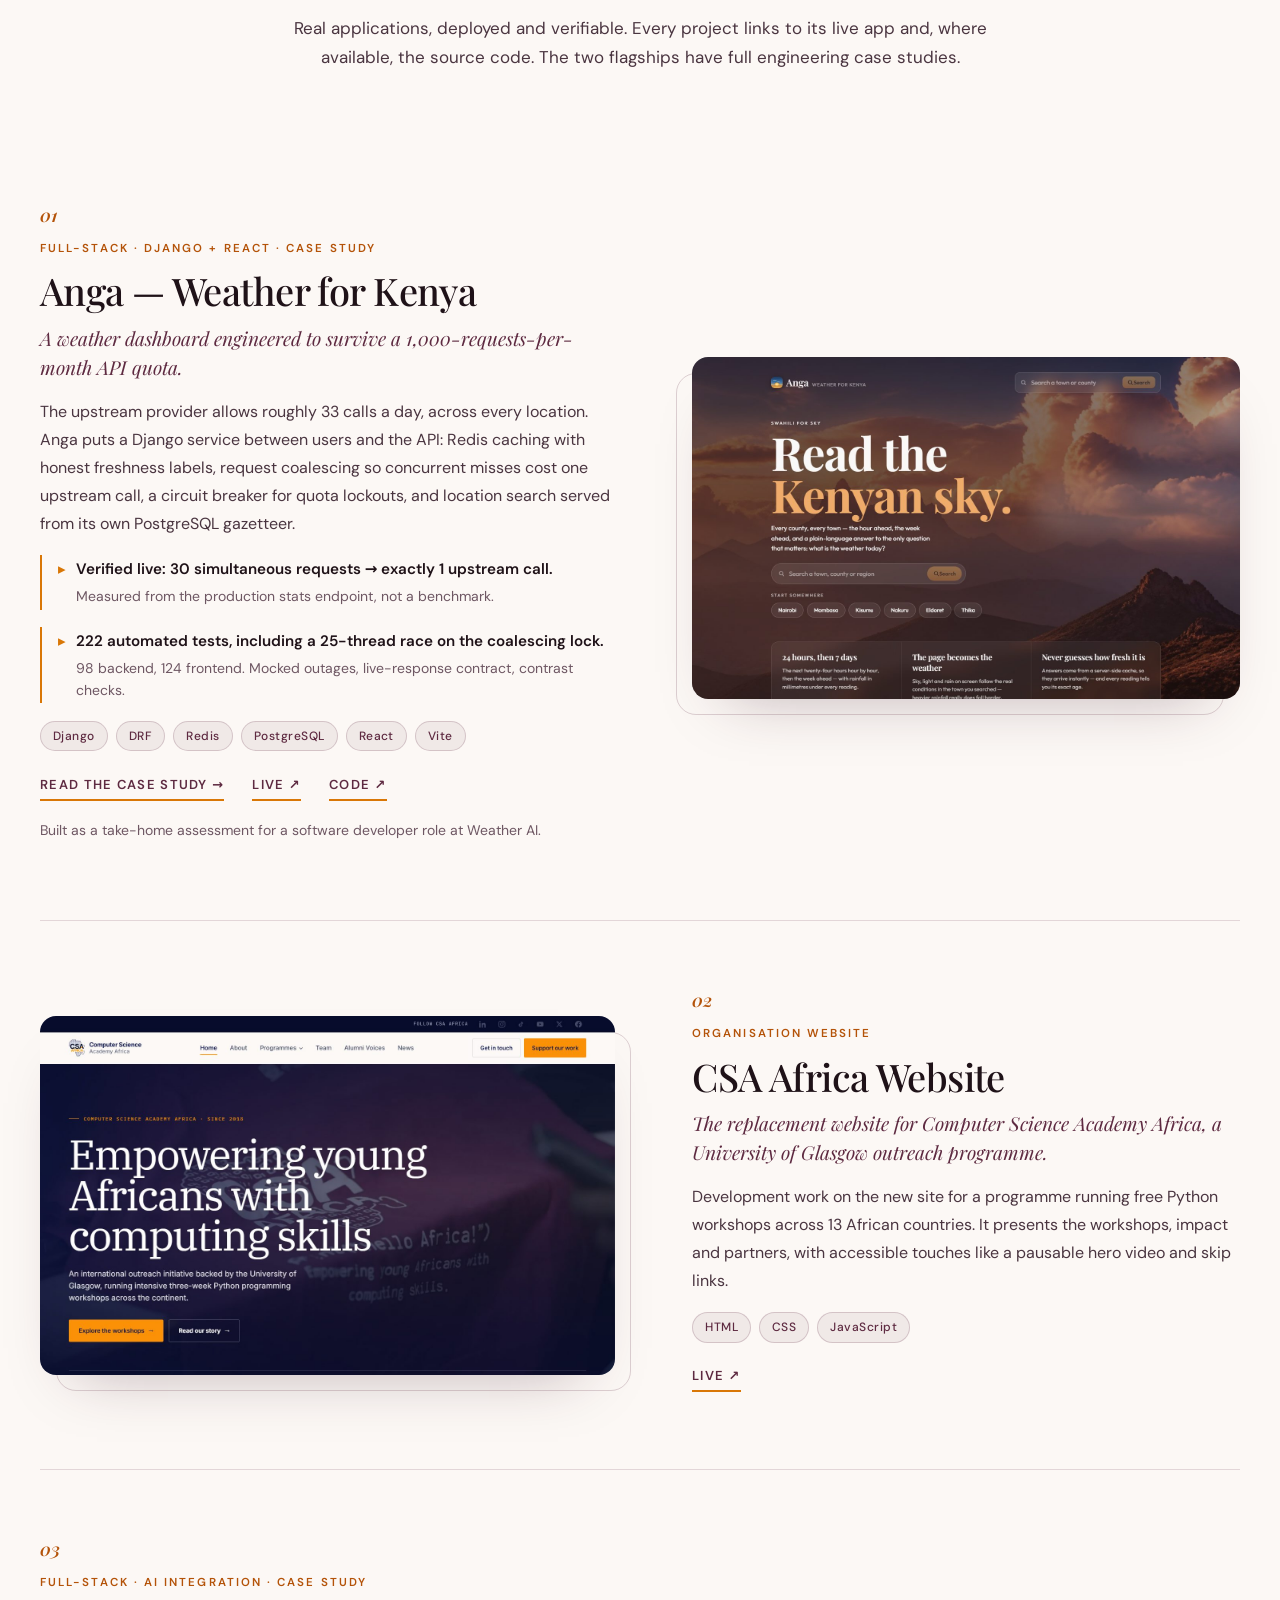
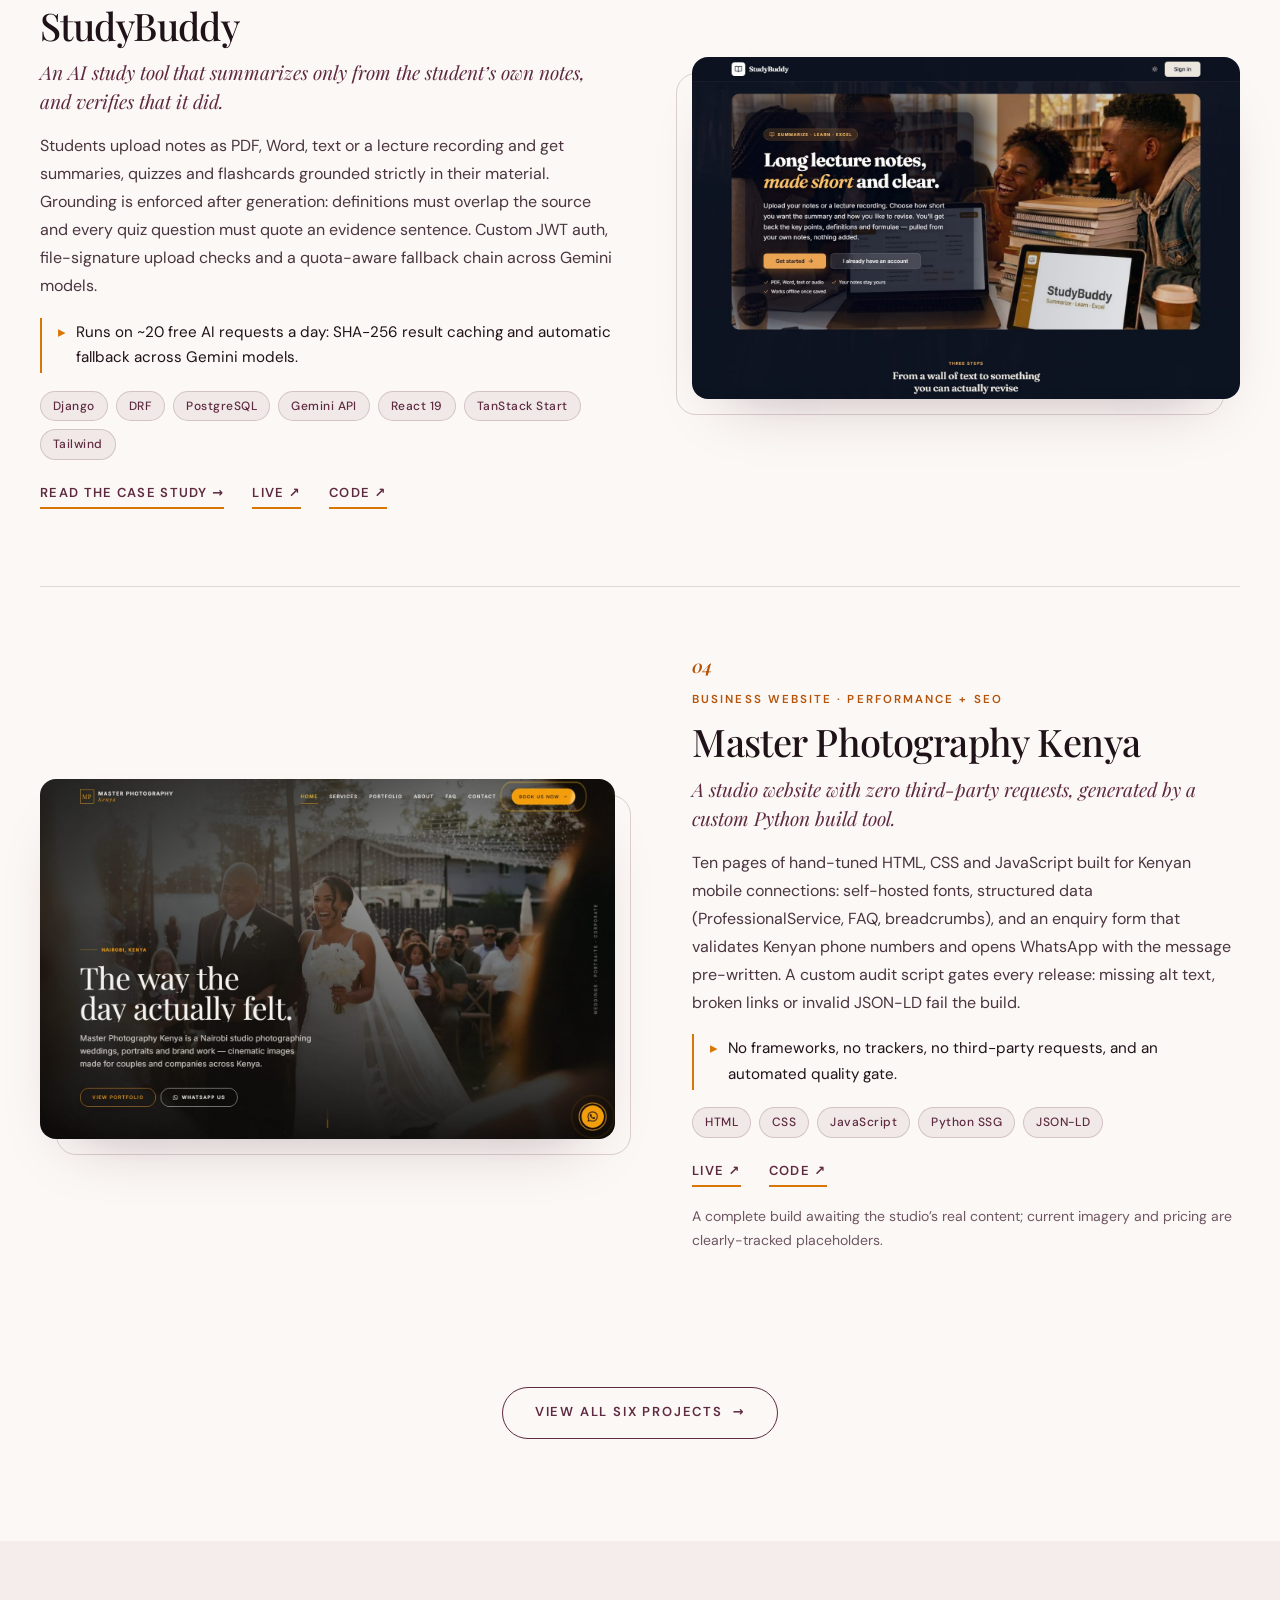
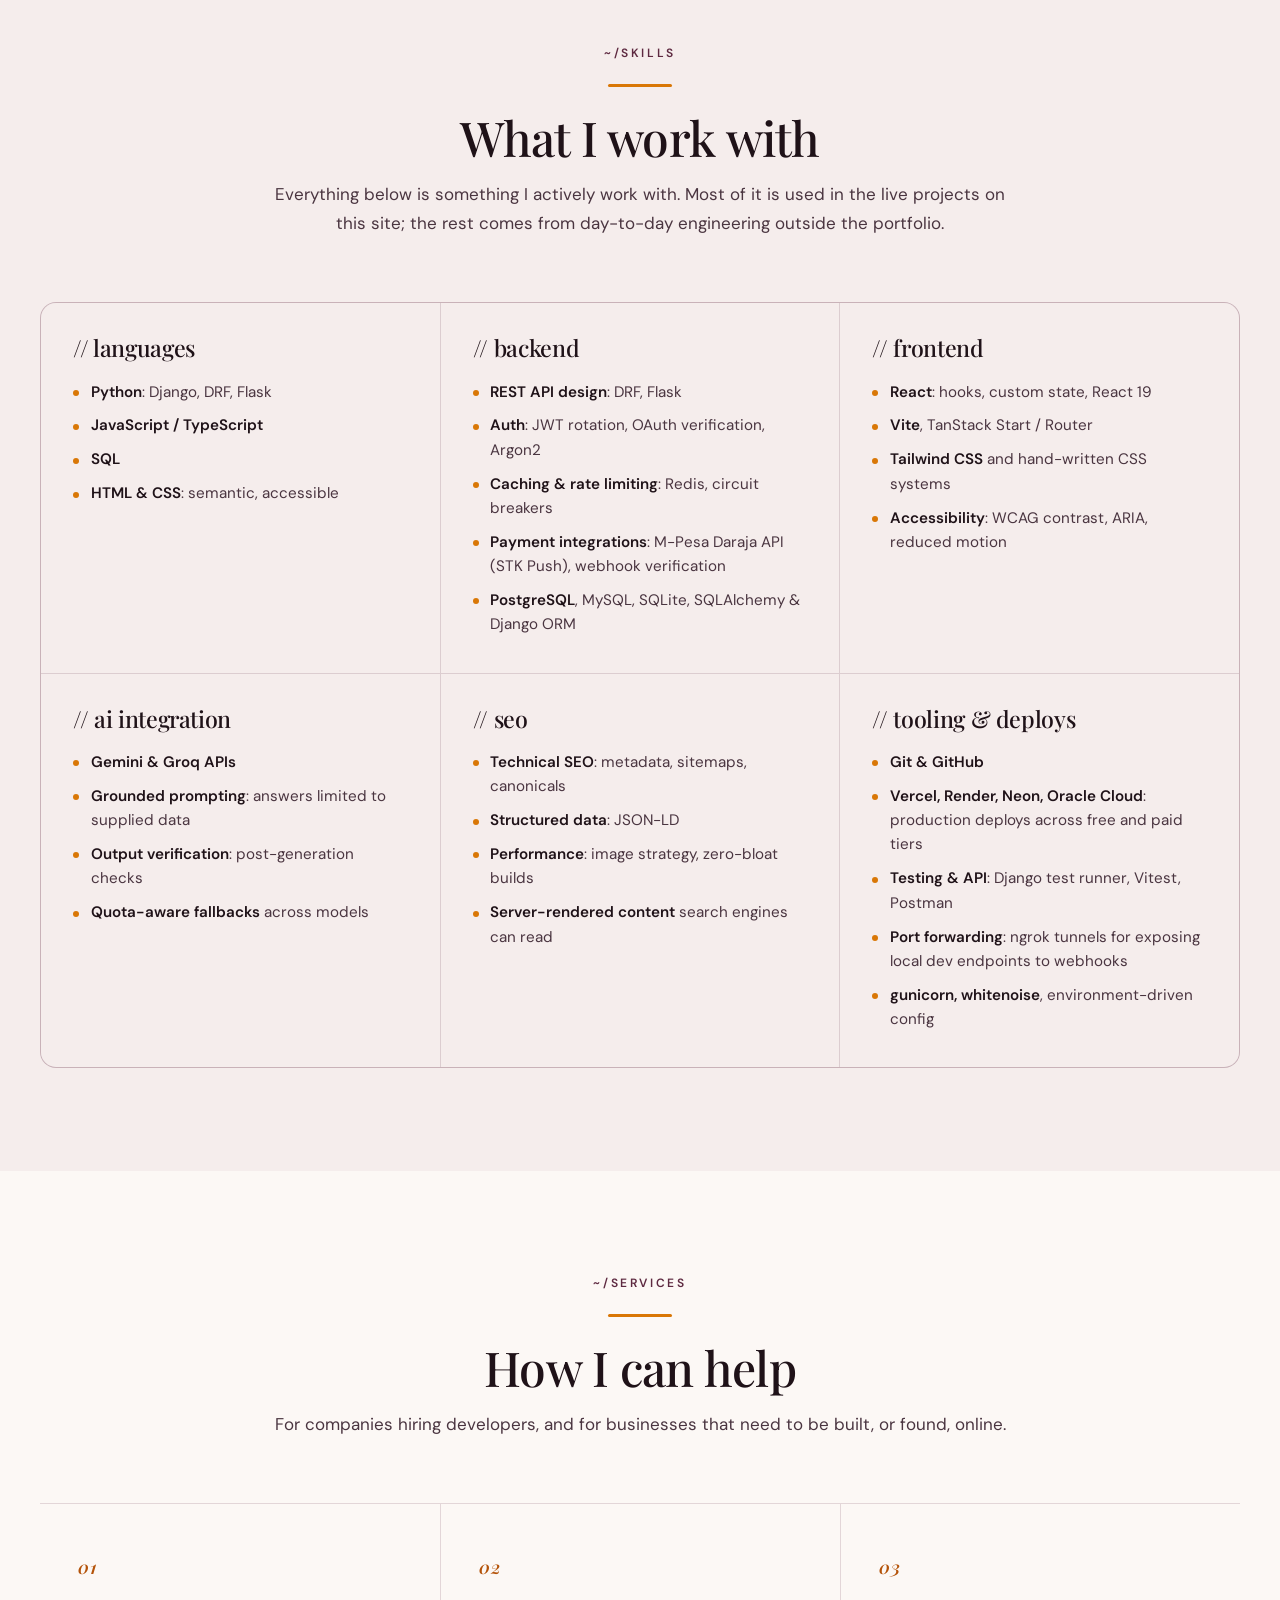
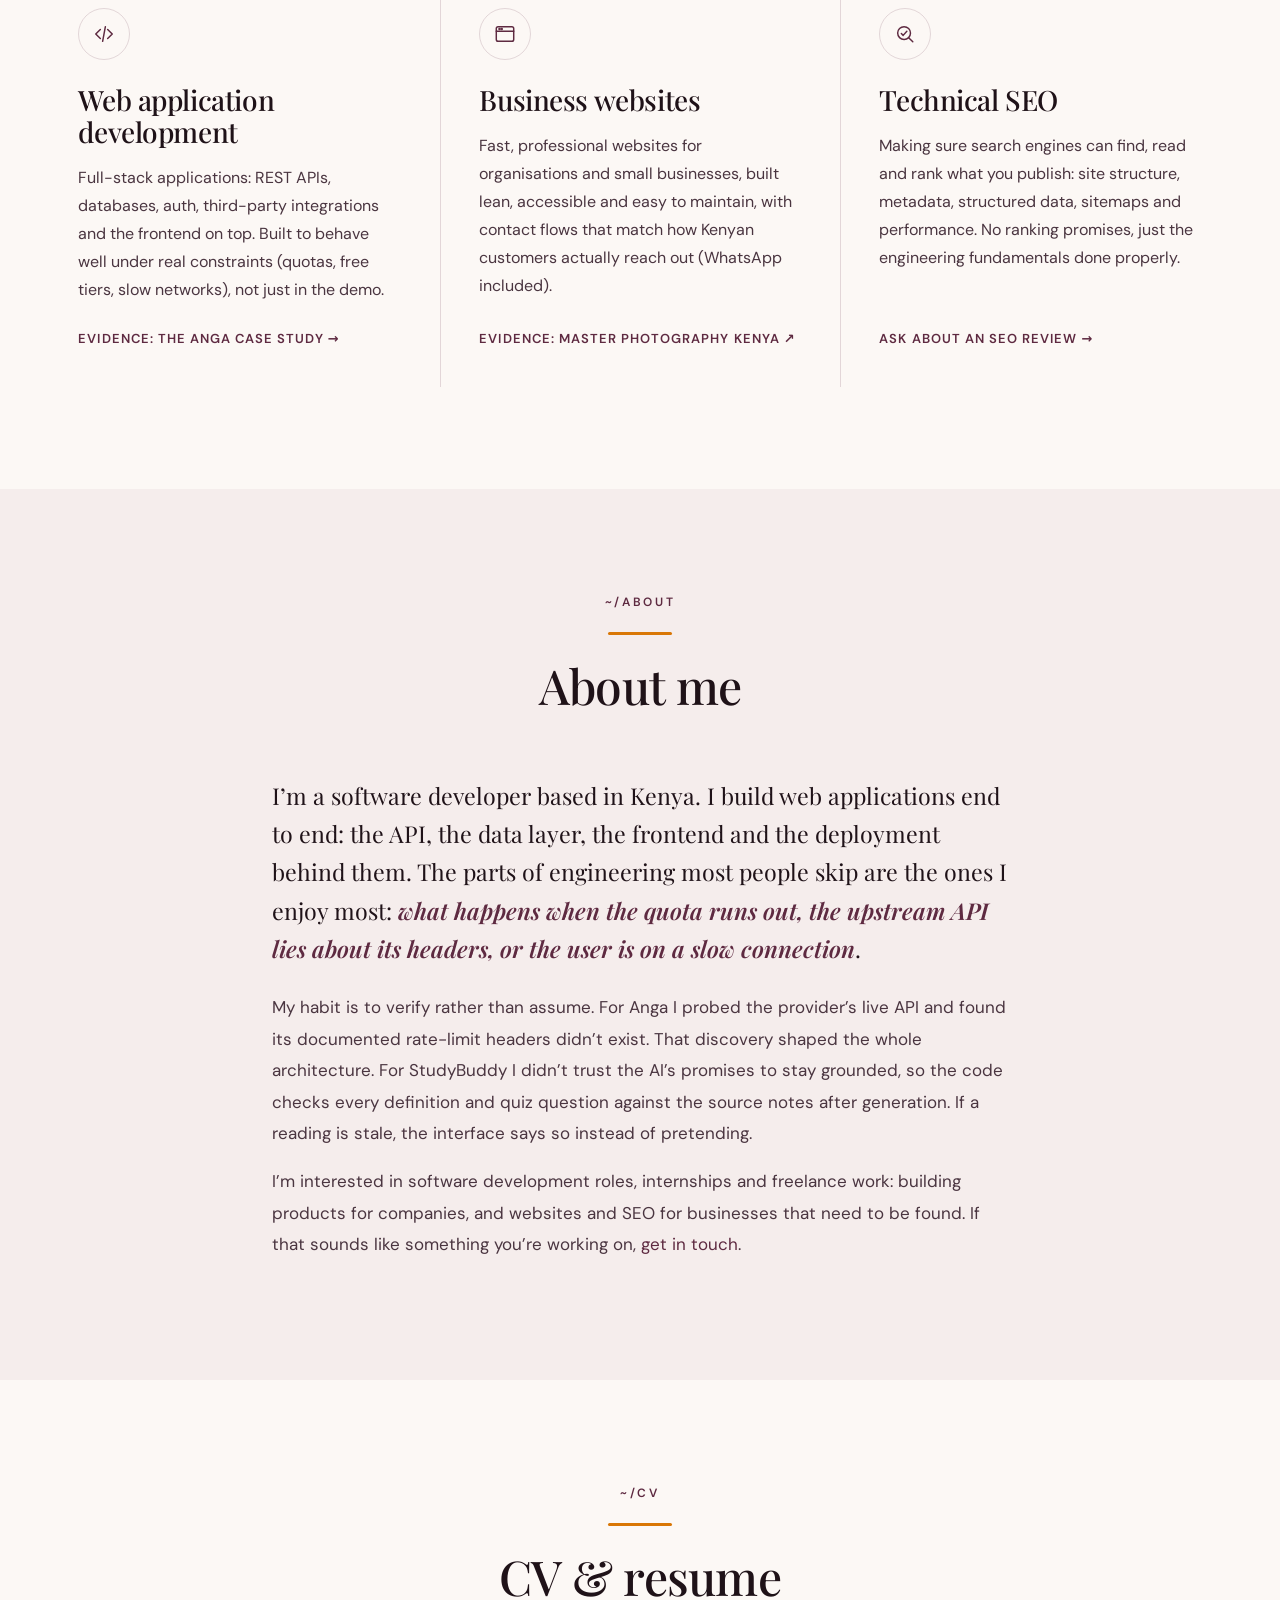
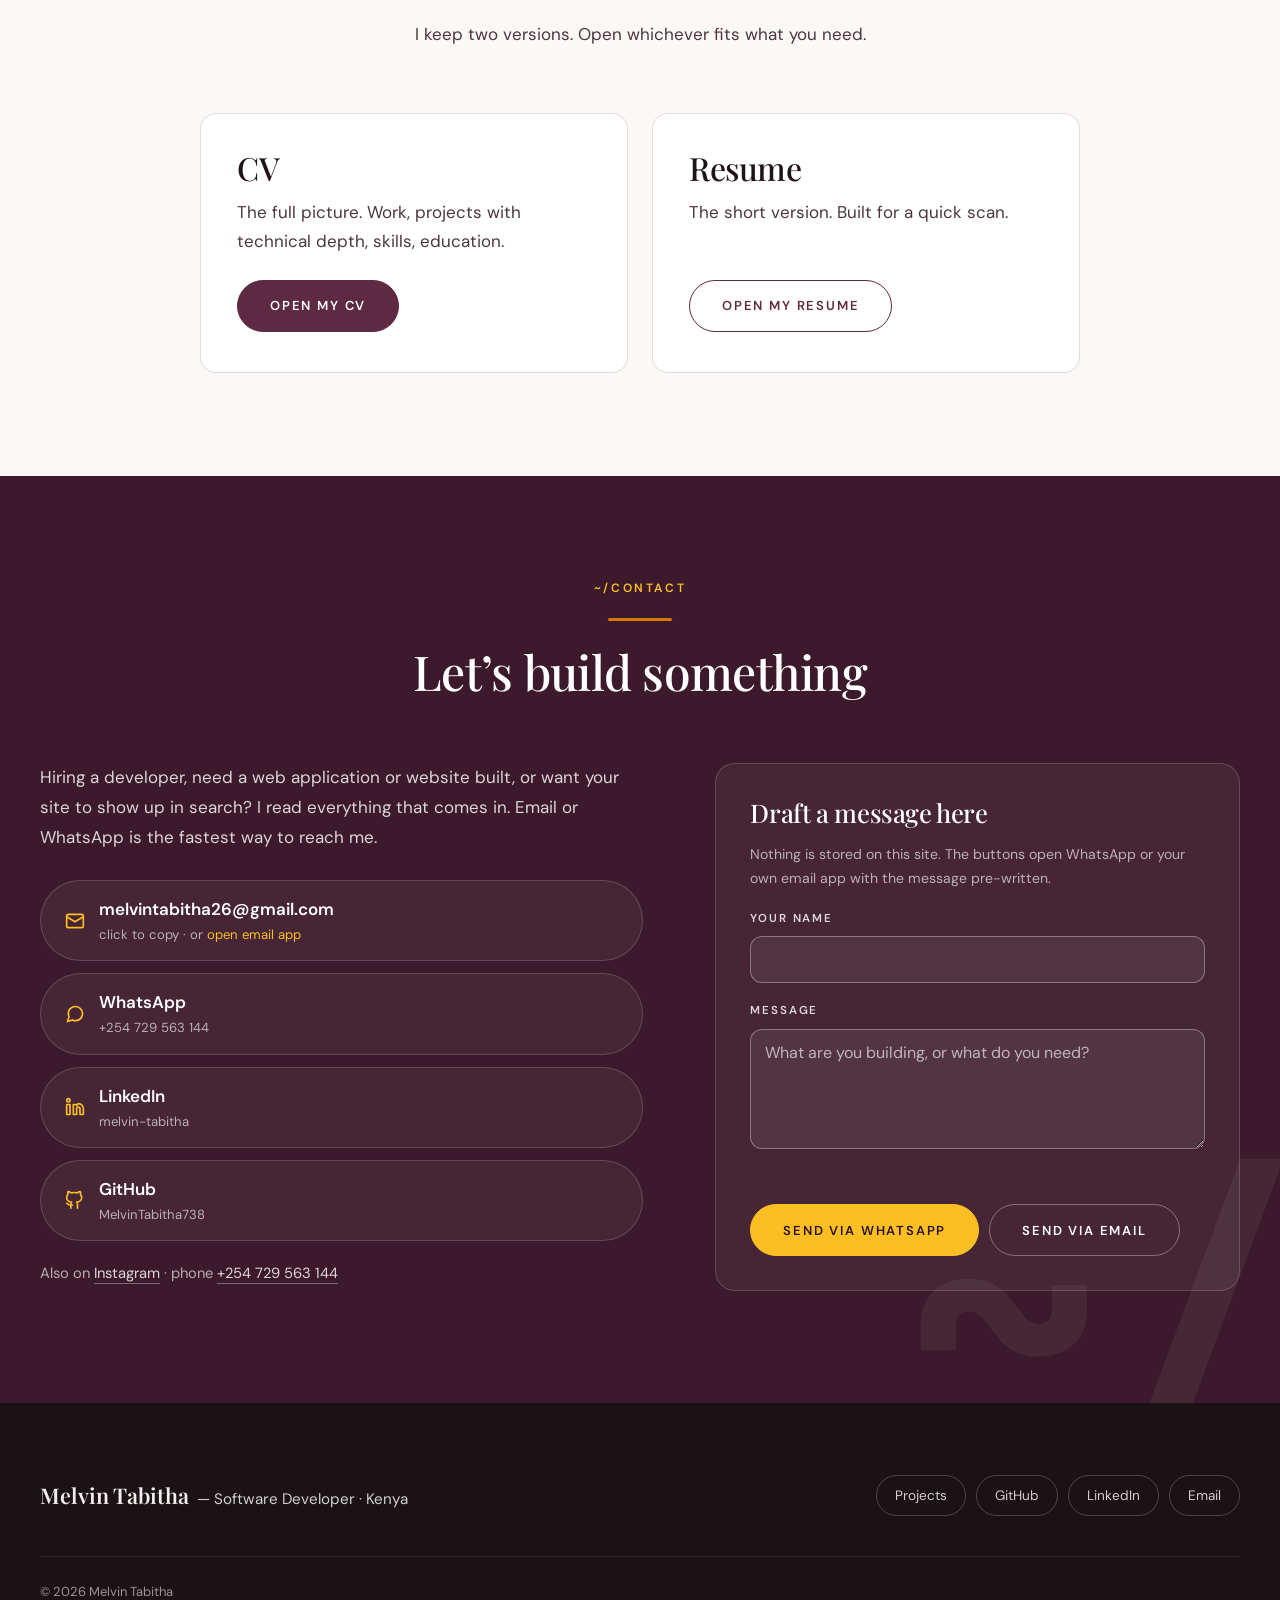
==== commit 407c429d: "Keep the quick facts in two columns on phones" ====
--- a/index.html
+++ b/index.html
@@ -16,7 +16,7 @@
   <link rel="icon" type="image/svg+xml" href="assets/favicon.svg">
   <link rel="preload" href="assets/fonts/playfair-display-latin-var.woff2" as="font" type="font/woff2" crossorigin>
   <link rel="preload" href="assets/fonts/dm-sans-latin-var.woff2" as="font" type="font/woff2" crossorigin>
-  <link rel="stylesheet" href="css/main.css?v=25">
+  <link rel="stylesheet" href="css/main.css?v=26">
   <script>document.documentElement.classList.replace("no-js","js");</script>
   <script>
     /* Apply the chosen theme before paint so the page never flashes the wrong
--- a/css/main.css
+++ b/css/main.css
@@ -888,9 +888,18 @@
     grid-template-columns: repeat(2, minmax(0, 1fr));
   }
 }
-@media (max-width: 400px) {
-  .facts-grid {
-    grid-template-columns: 1fr;
+/* Phones keep two columns; cells and text tighten so long values wrap
+   neatly inside the narrower cells. */
+@media (max-width: 480px) {
+  .fact {
+    padding: 1.1rem 0.6rem;
+  }
+  .fact dt {
+    font-size: 0.62rem;
+    letter-spacing: 0.14em;
+  }
+  .fact dd {
+    font-size: 1rem;
   }
 }
 
@@ -2448,9 +2457,6 @@
     padding: 0 1.1rem;
     letter-spacing: 0.1em;
   }
-  .facts-grid {
-    grid-template-columns: 1fr;
-  }
 }
 
 /* ---- CV / resume viewer (cv/index.html) ------------------------------------ */
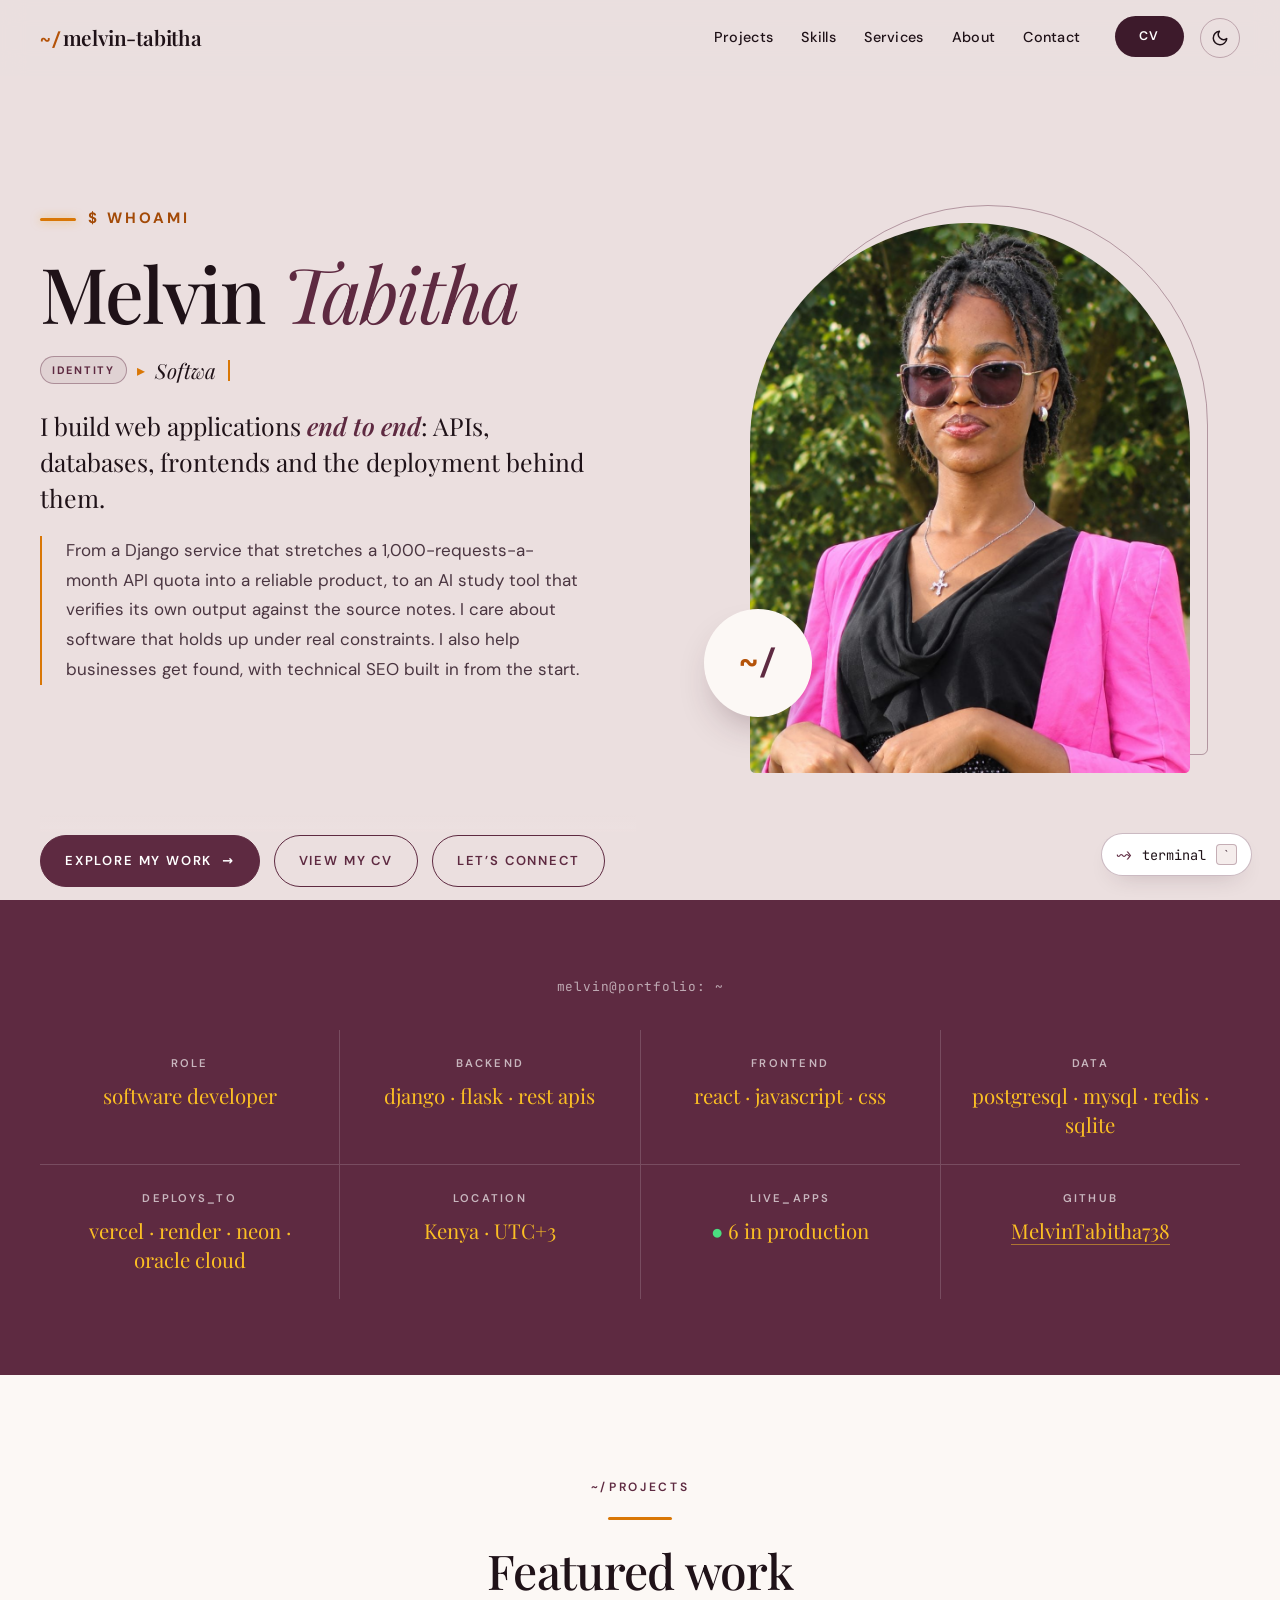
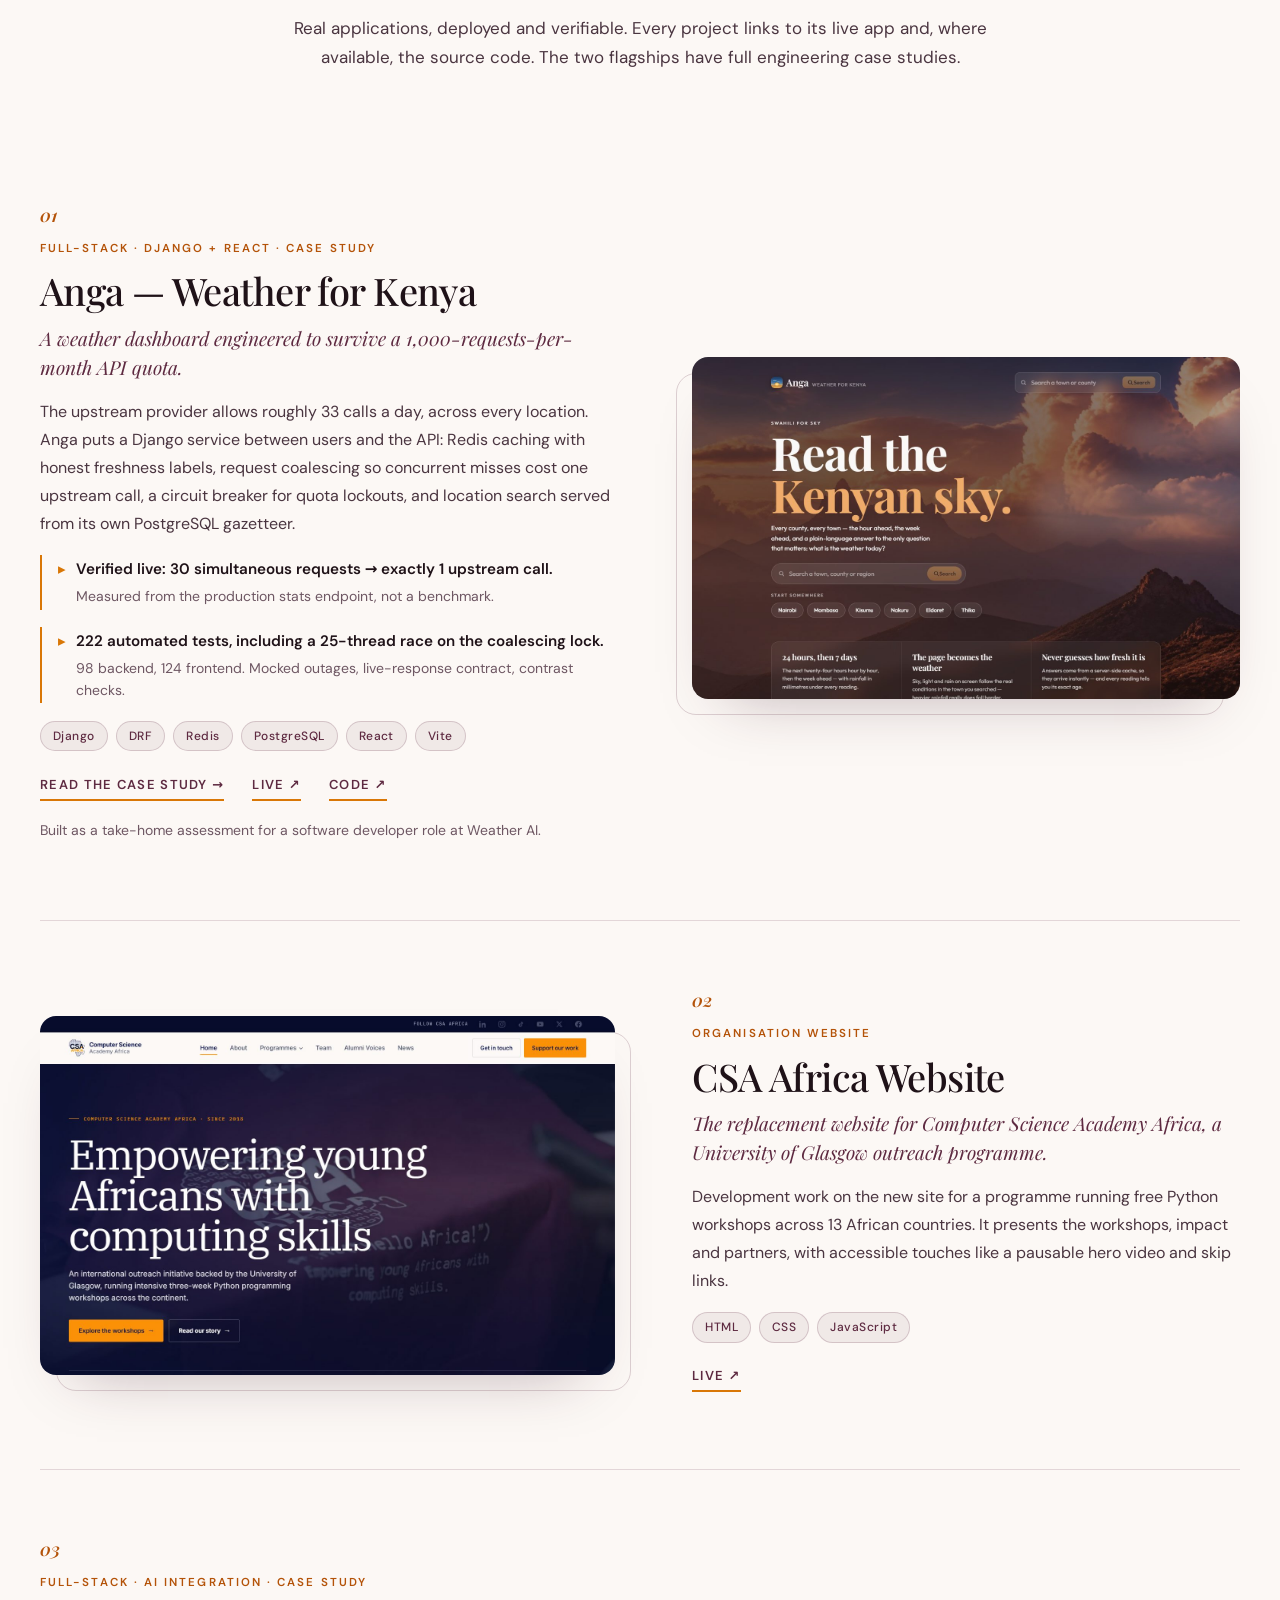
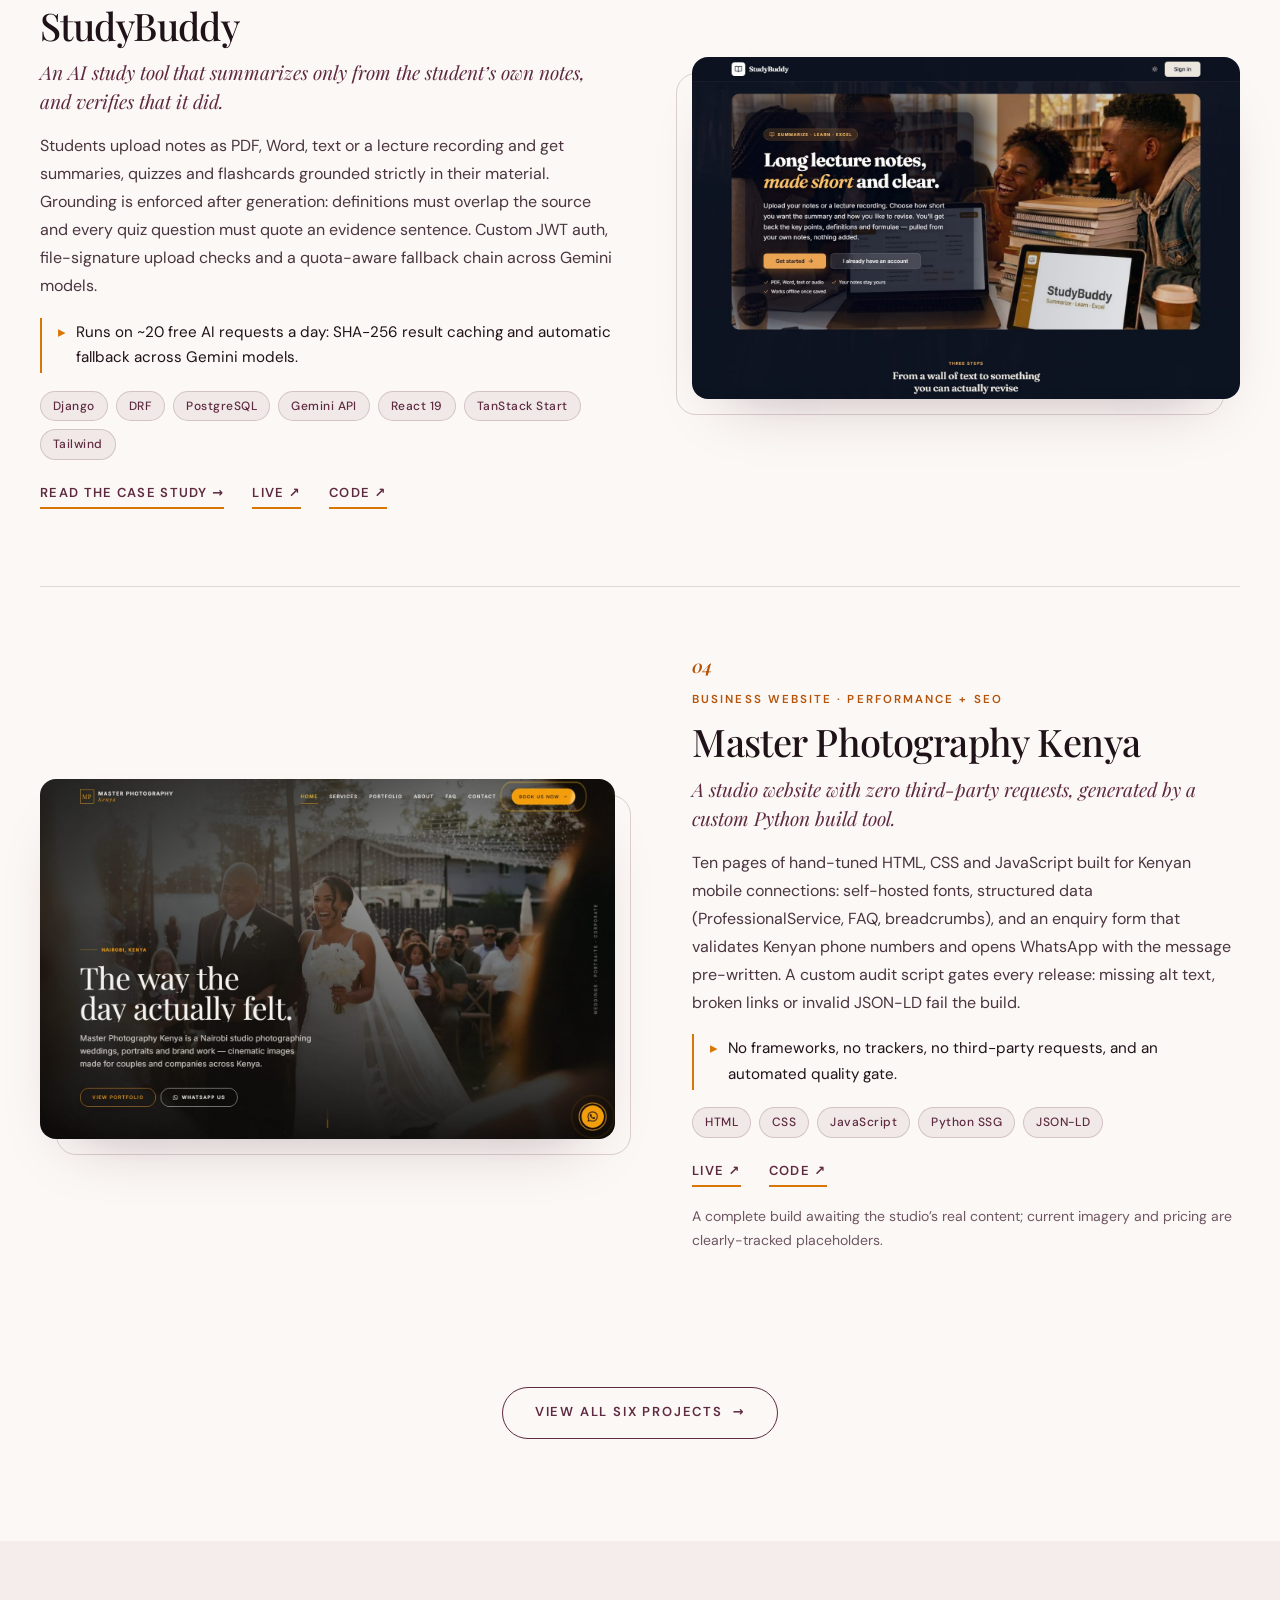
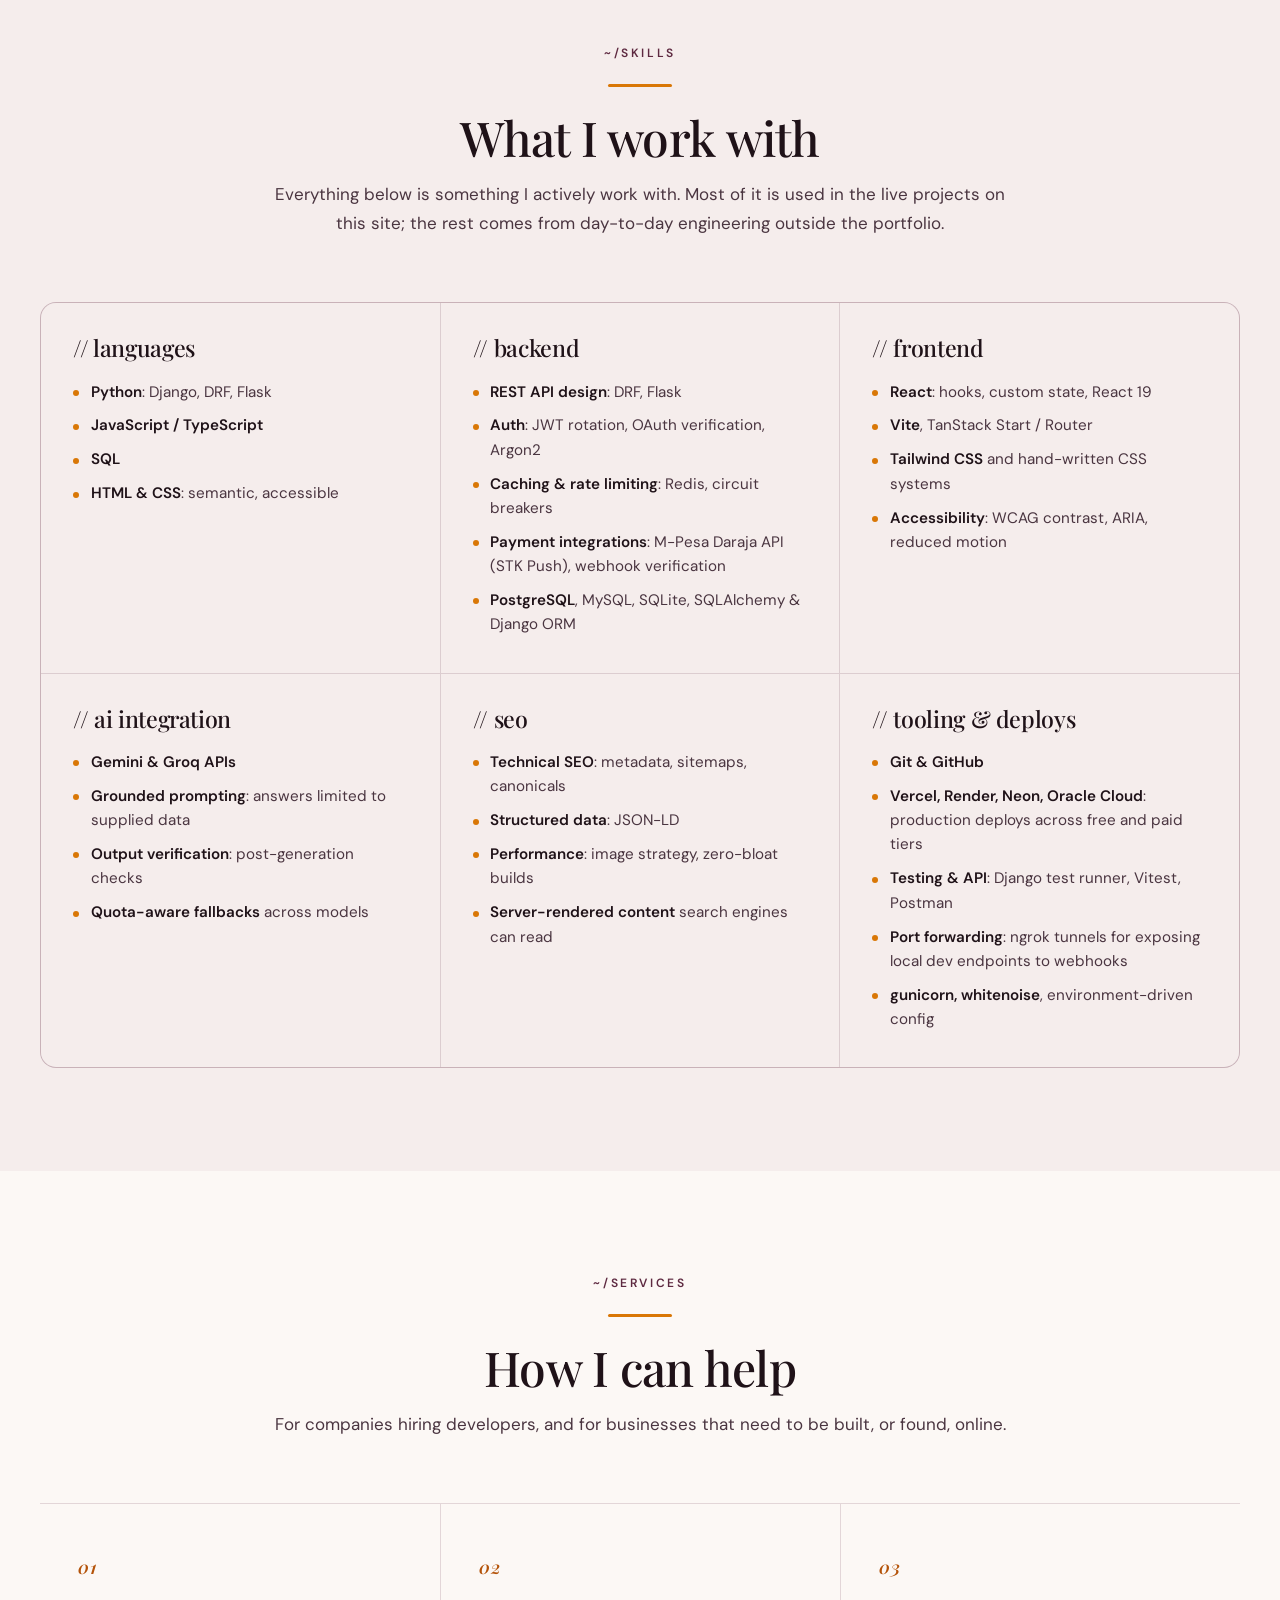
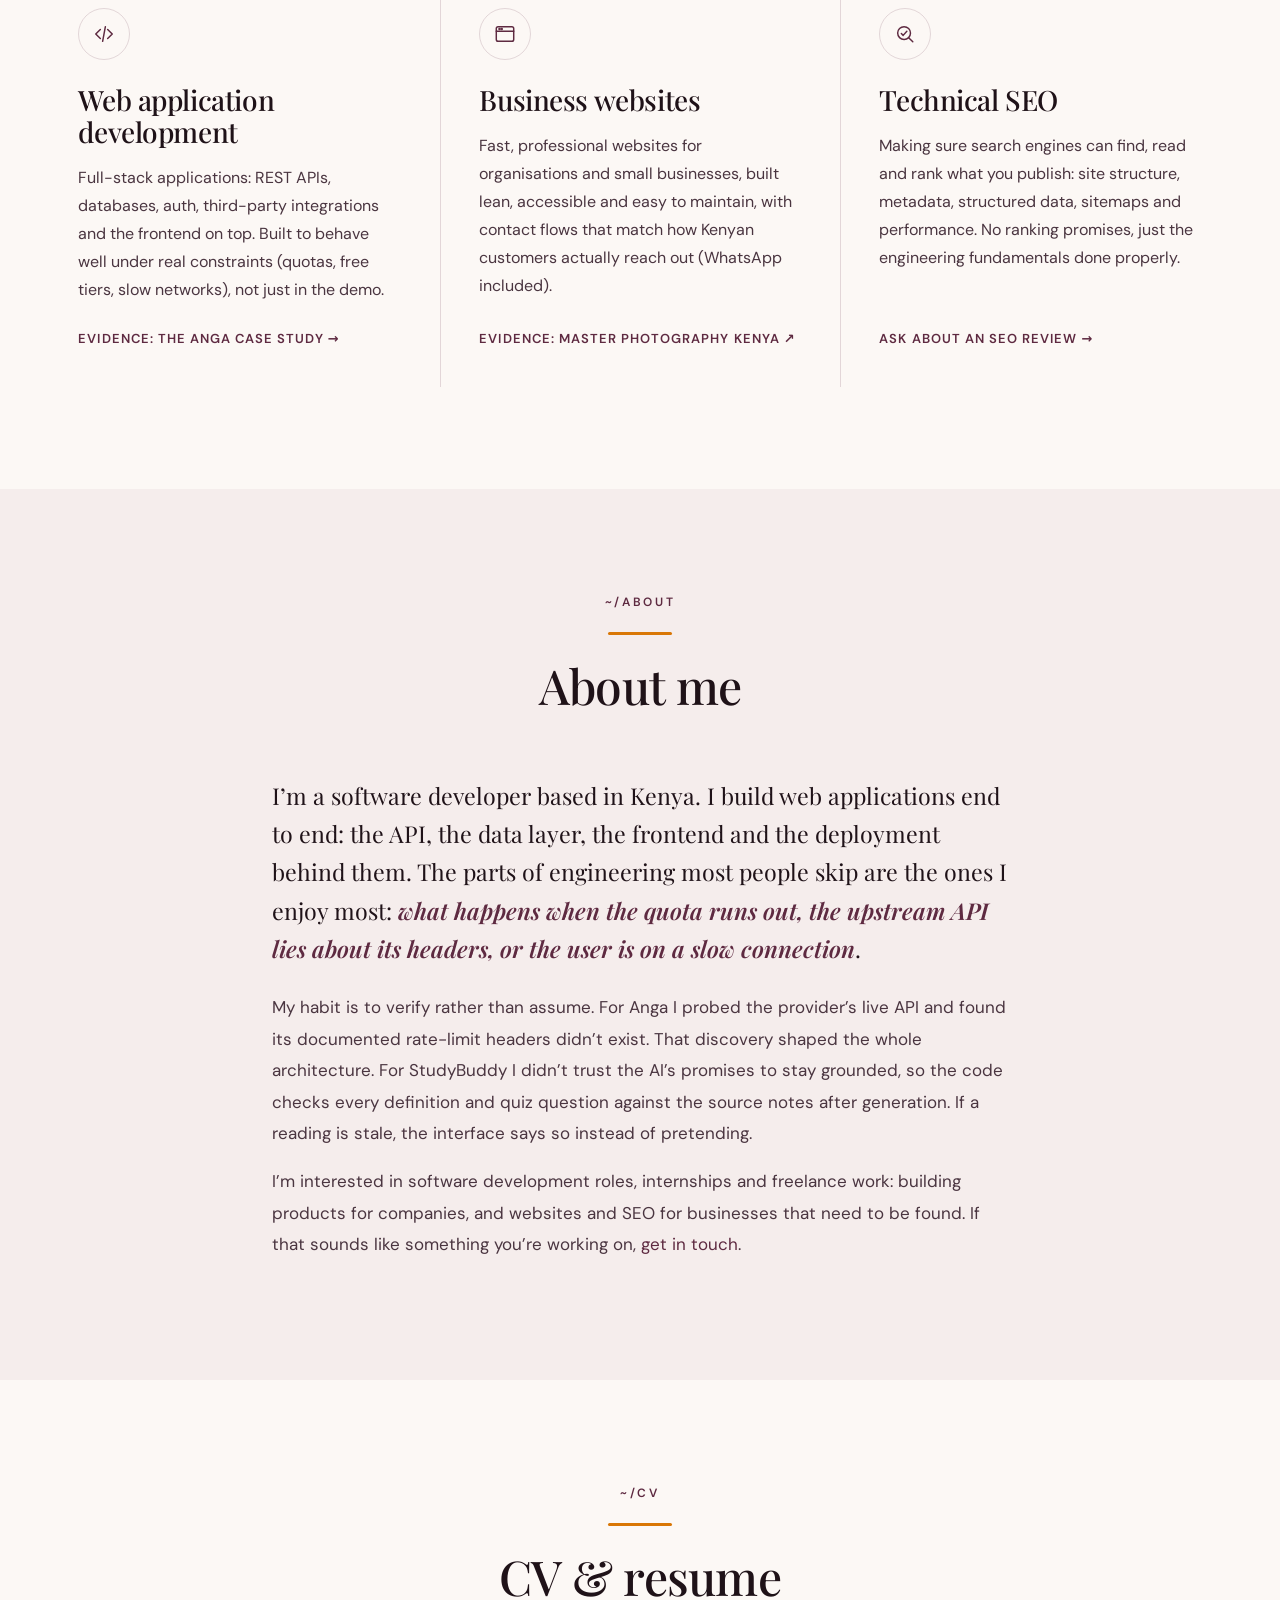
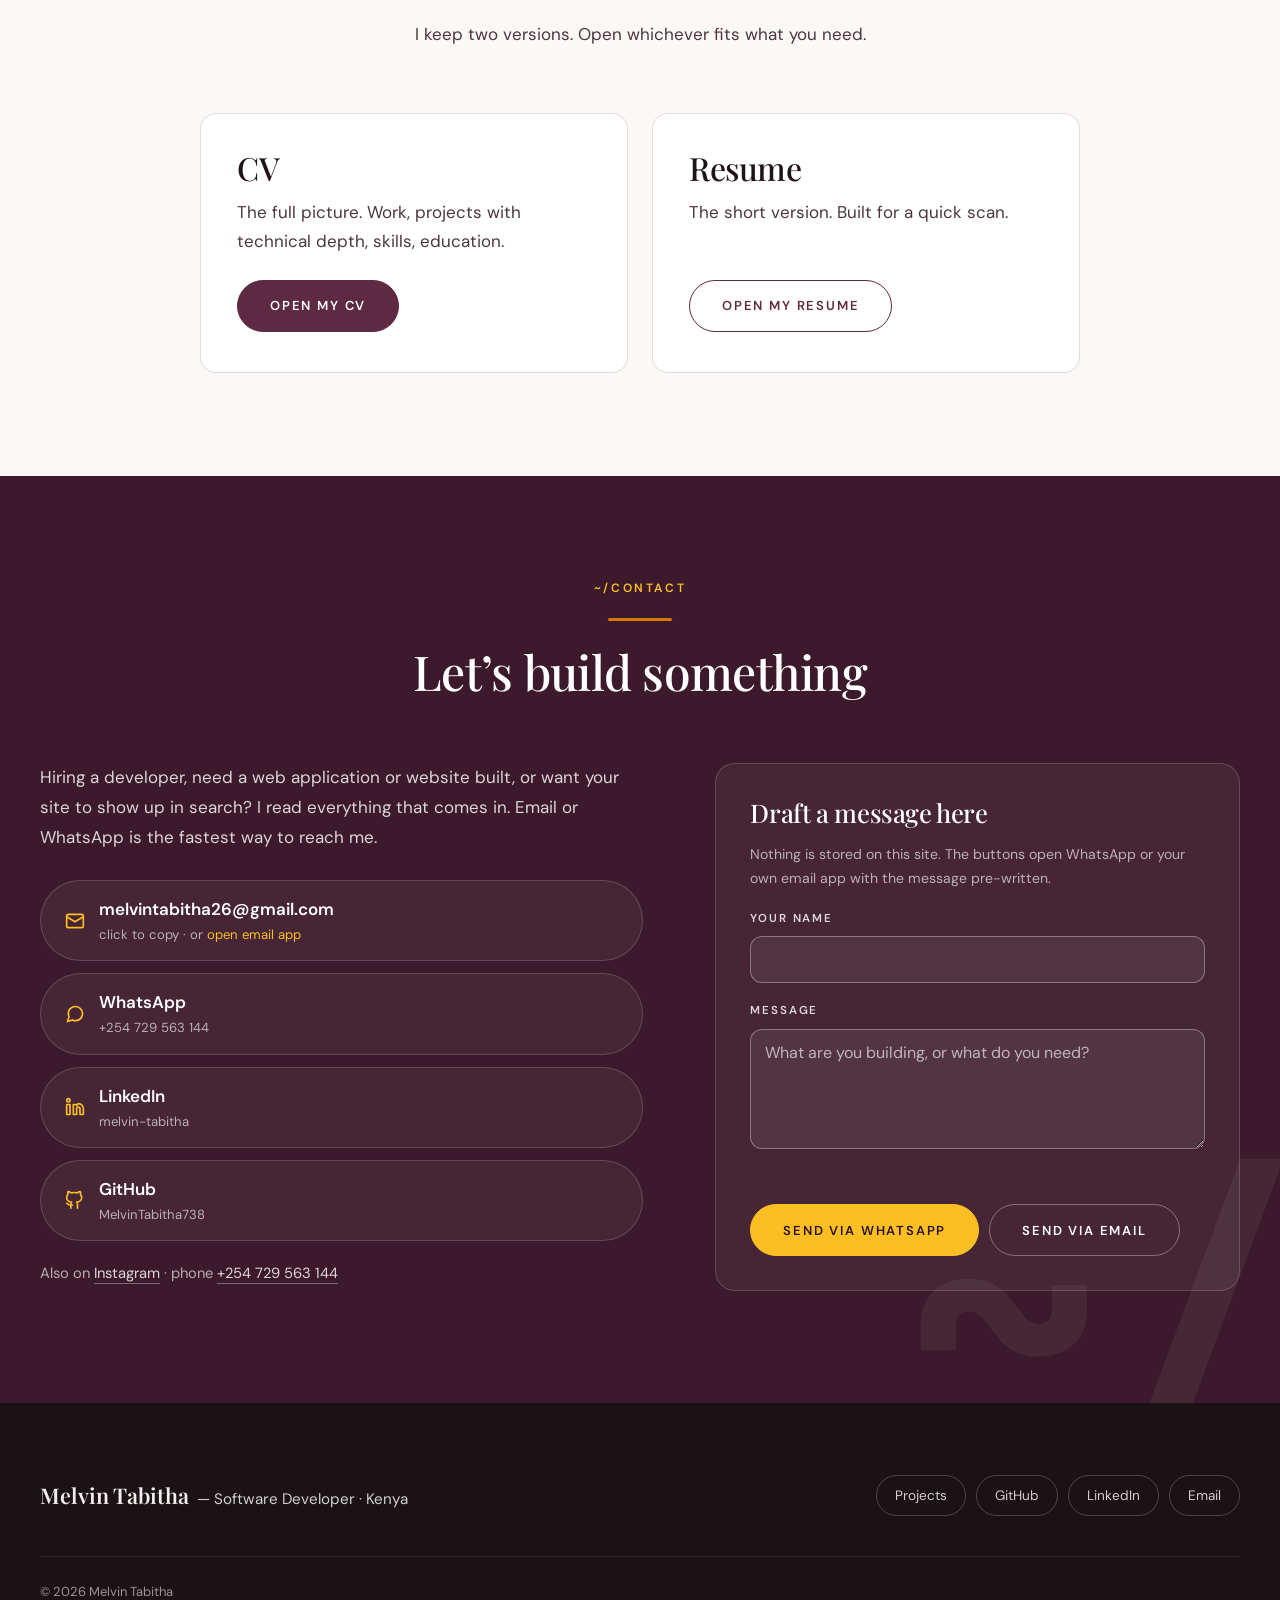
==== commit 475b1392: "Make the phone menu a compact dropdown card The mobile menu opens as a card under the menu button, s" ====
--- a/index.html
+++ b/index.html
@@ -16,7 +16,7 @@
   <link rel="icon" type="image/svg+xml" href="assets/favicon.svg">
   <link rel="preload" href="assets/fonts/playfair-display-latin-var.woff2" as="font" type="font/woff2" crossorigin>
   <link rel="preload" href="assets/fonts/dm-sans-latin-var.woff2" as="font" type="font/woff2" crossorigin>
-  <link rel="stylesheet" href="css/main.css?v=26">
+  <link rel="stylesheet" href="css/main.css?v=27">
   <script>document.documentElement.classList.replace("no-js","js");</script>
   <script>
     /* Apply the chosen theme before paint so the page never flashes the wrong
@@ -546,7 +546,7 @@
     </div>
   </footer>
 
-  <script src="js/main.js?v=14" defer></script>
+  <script src="js/main.js?v=15" defer></script>
   <script src="js/terminal.js?v=13" defer></script>
 </body>
 </html>
--- a/css/main.css
+++ b/css/main.css
@@ -384,50 +384,61 @@
   .nav-toggle {
     display: inline-flex;
   }
+  /* A compact dropdown card under the menu button, sized to its links.
+     Closed, it is clipped away in place (never moved off-screen, which would
+     widen the page and make phones zoom out). */
   .site-nav {
     position: absolute;
-    top: 100%;
-    left: 0;
-    right: 0;
-    height: calc(100vh - var(--header-h));
-    height: calc(100dvh - var(--header-h));
+    top: calc(100% + 8px);
+    right: var(--gutter);
+    width: min(290px, calc(100% - 2 * var(--gutter)));
+    max-height: calc(100vh - var(--header-h) - 24px);
+    max-height: calc(100dvh - var(--header-h) - 24px);
     flex-direction: column;
     align-items: stretch;
-    gap: 0;
-    padding: 20px var(--gutter) 40px;
+    gap: 2px;
+    padding: 10px 10px 14px;
     background: var(--nav-panel-bg);
-    border-top: 1px solid var(--border);
+    border: 1px solid var(--border);
+    border-radius: 18px;
+    box-shadow: var(--shadow-panel);
     overflow-y: auto;
-    /* Closed, the panel is clipped away in place rather than moved off the
-       right edge: anything parked off-screen widens the page, and phones then
-       zoom the whole site out. clip-path slides it in without that. */
-    clip-path: inset(0 0 0 100%);
+    clip-path: inset(0 0 100% 0 round 18px);
+    opacity: 0;
     visibility: hidden;
-    transition: clip-path 0.6s var(--ease), visibility 0s linear 0.6s;
+    transition: clip-path 0.45s var(--ease), opacity 0.3s ease,
+      visibility 0s linear 0.45s;
   }
   .site-nav.open {
-    clip-path: inset(0 0 0 0);
+    clip-path: inset(0 0 0 0 round 18px);
+    opacity: 1;
     visibility: visible;
-    transition: clip-path 0.6s var(--ease), visibility 0s;
+    transition: clip-path 0.45s var(--ease), opacity 0.3s ease, visibility 0s;
   }
   .site-nav a {
-    font-family: var(--serif);
-    font-size: 1.65rem;
+    font-family: var(--sans);
+    font-size: 1rem;
     font-weight: 500;
-    letter-spacing: -0.01em;
-    padding: 12px 0;
-    border-bottom: 1px solid var(--border);
+    letter-spacing: 0.01em;
+    padding: 11px 14px;
+    border-radius: 10px;
+  }
+  .site-nav a:hover,
+  .site-nav a.active {
+    background: var(--accent-soft);
   }
   .site-nav a::after {
     display: none;
   }
   .site-nav .nav-cv {
-    margin: 28px 0 0;
-    padding: 16px 24px;
+    margin: 10px 4px 0;
+    padding: 13px 20px;
     text-align: center;
-    font-family: var(--sans);
-    font-size: 0.85rem;
-    border-bottom: 0;
+    font-size: 0.8rem;
+  }
+  .site-nav .nav-cv:hover,
+  .site-nav .nav-cv.active {
+    background: var(--accent-bright);
   }
   .site-nav .nav-cv::before,
   .site-nav .nav-cv::after {
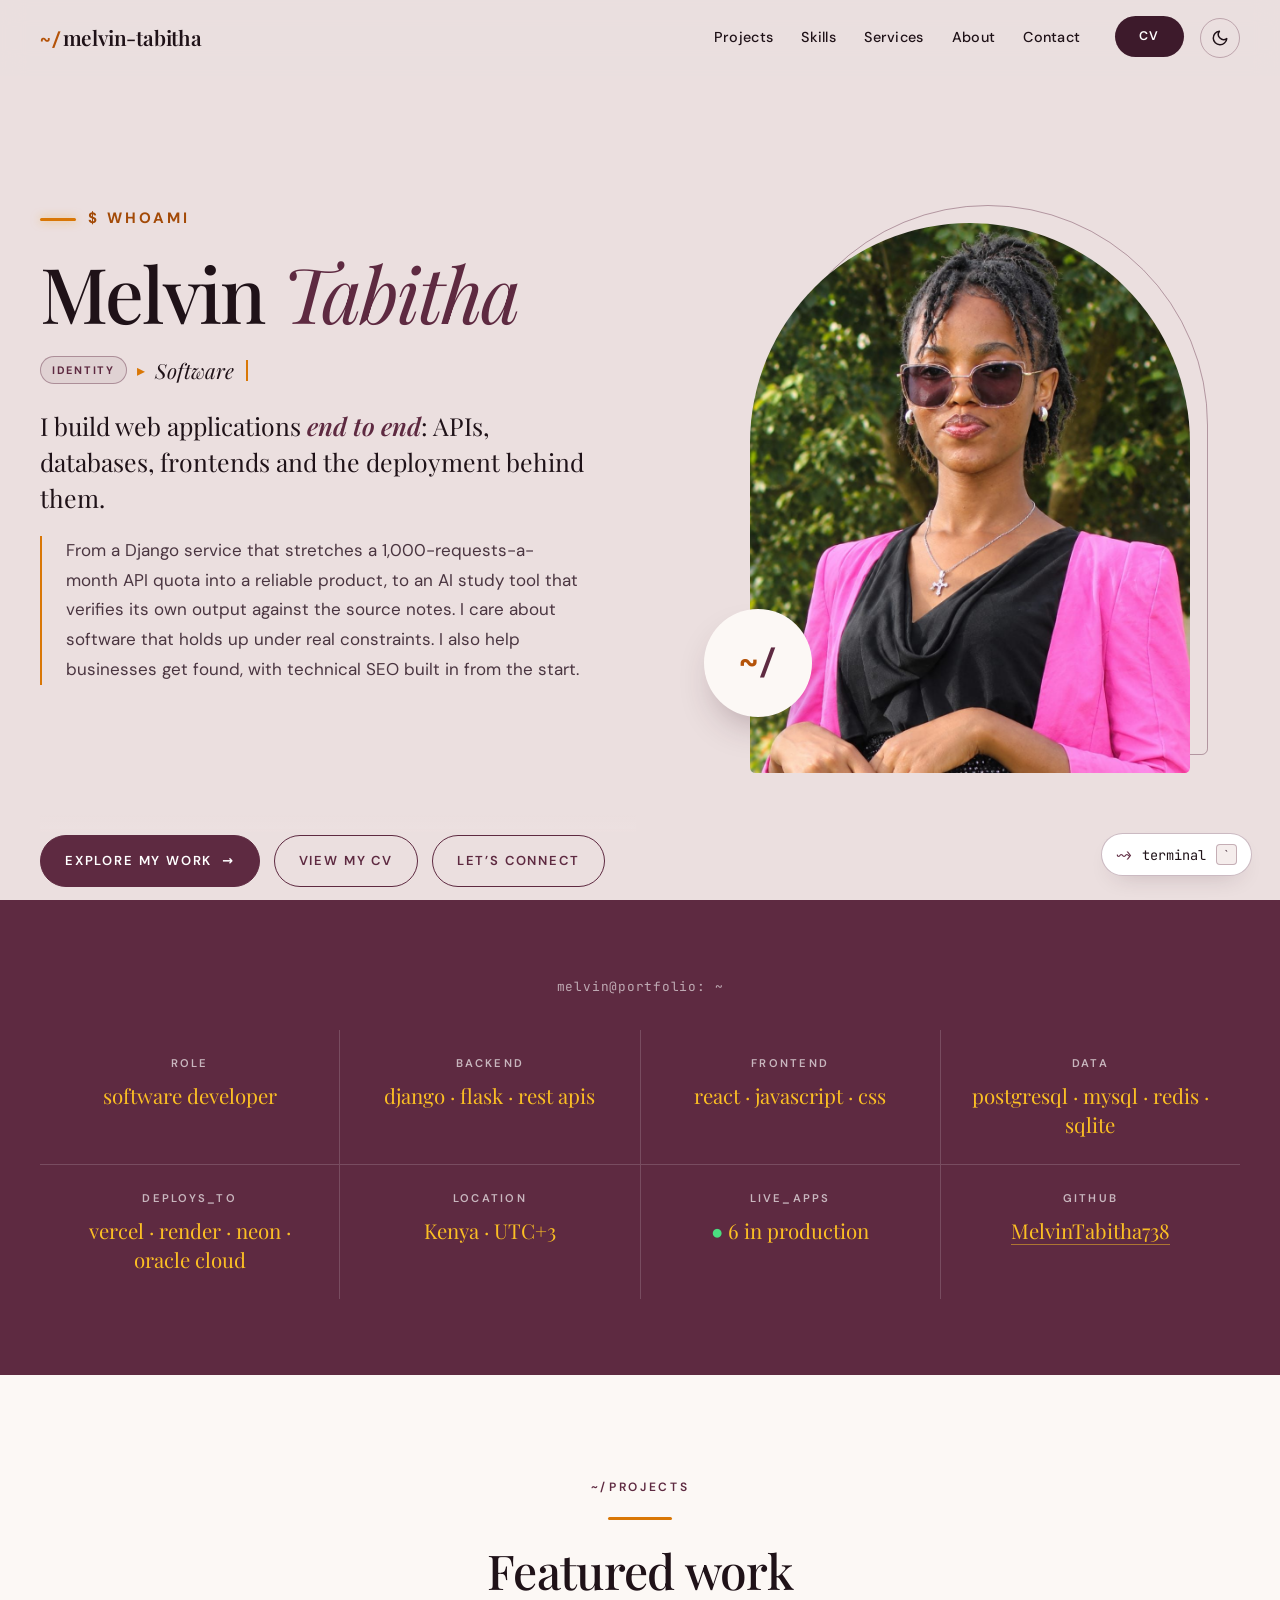
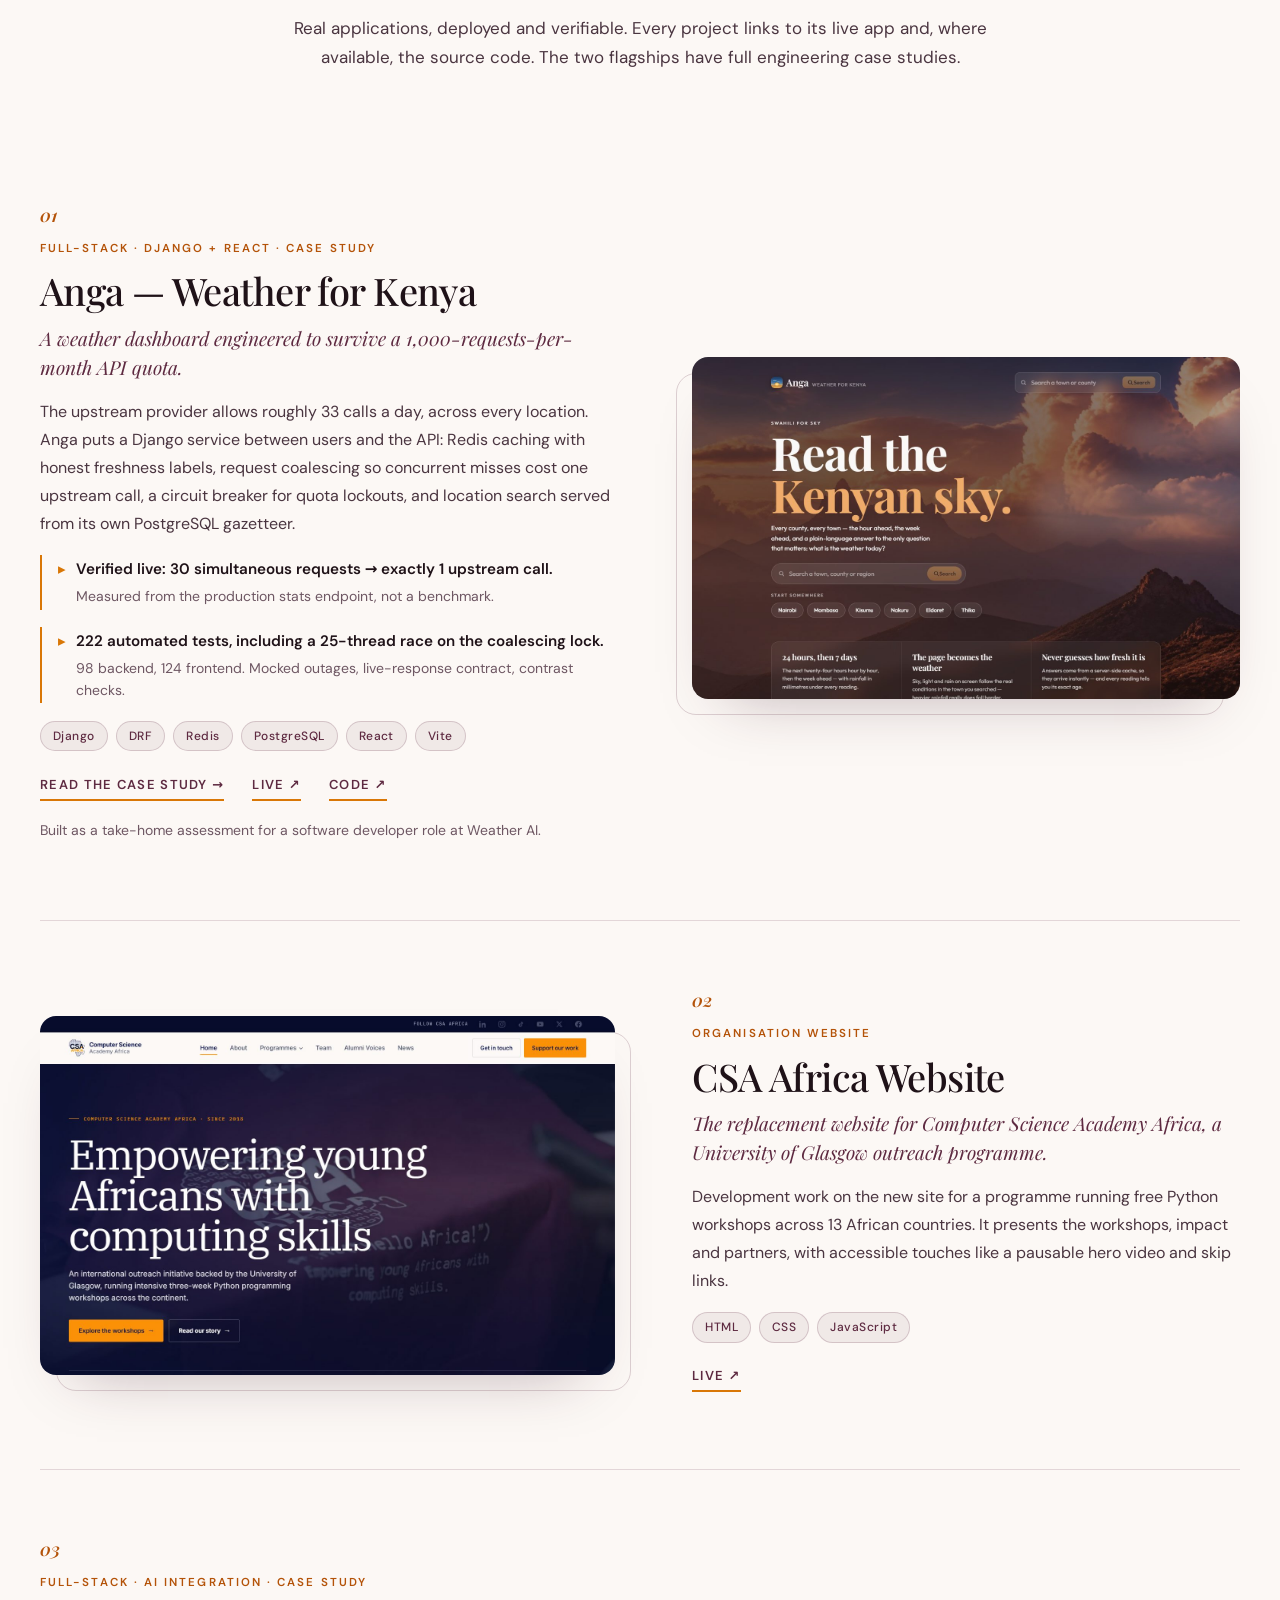
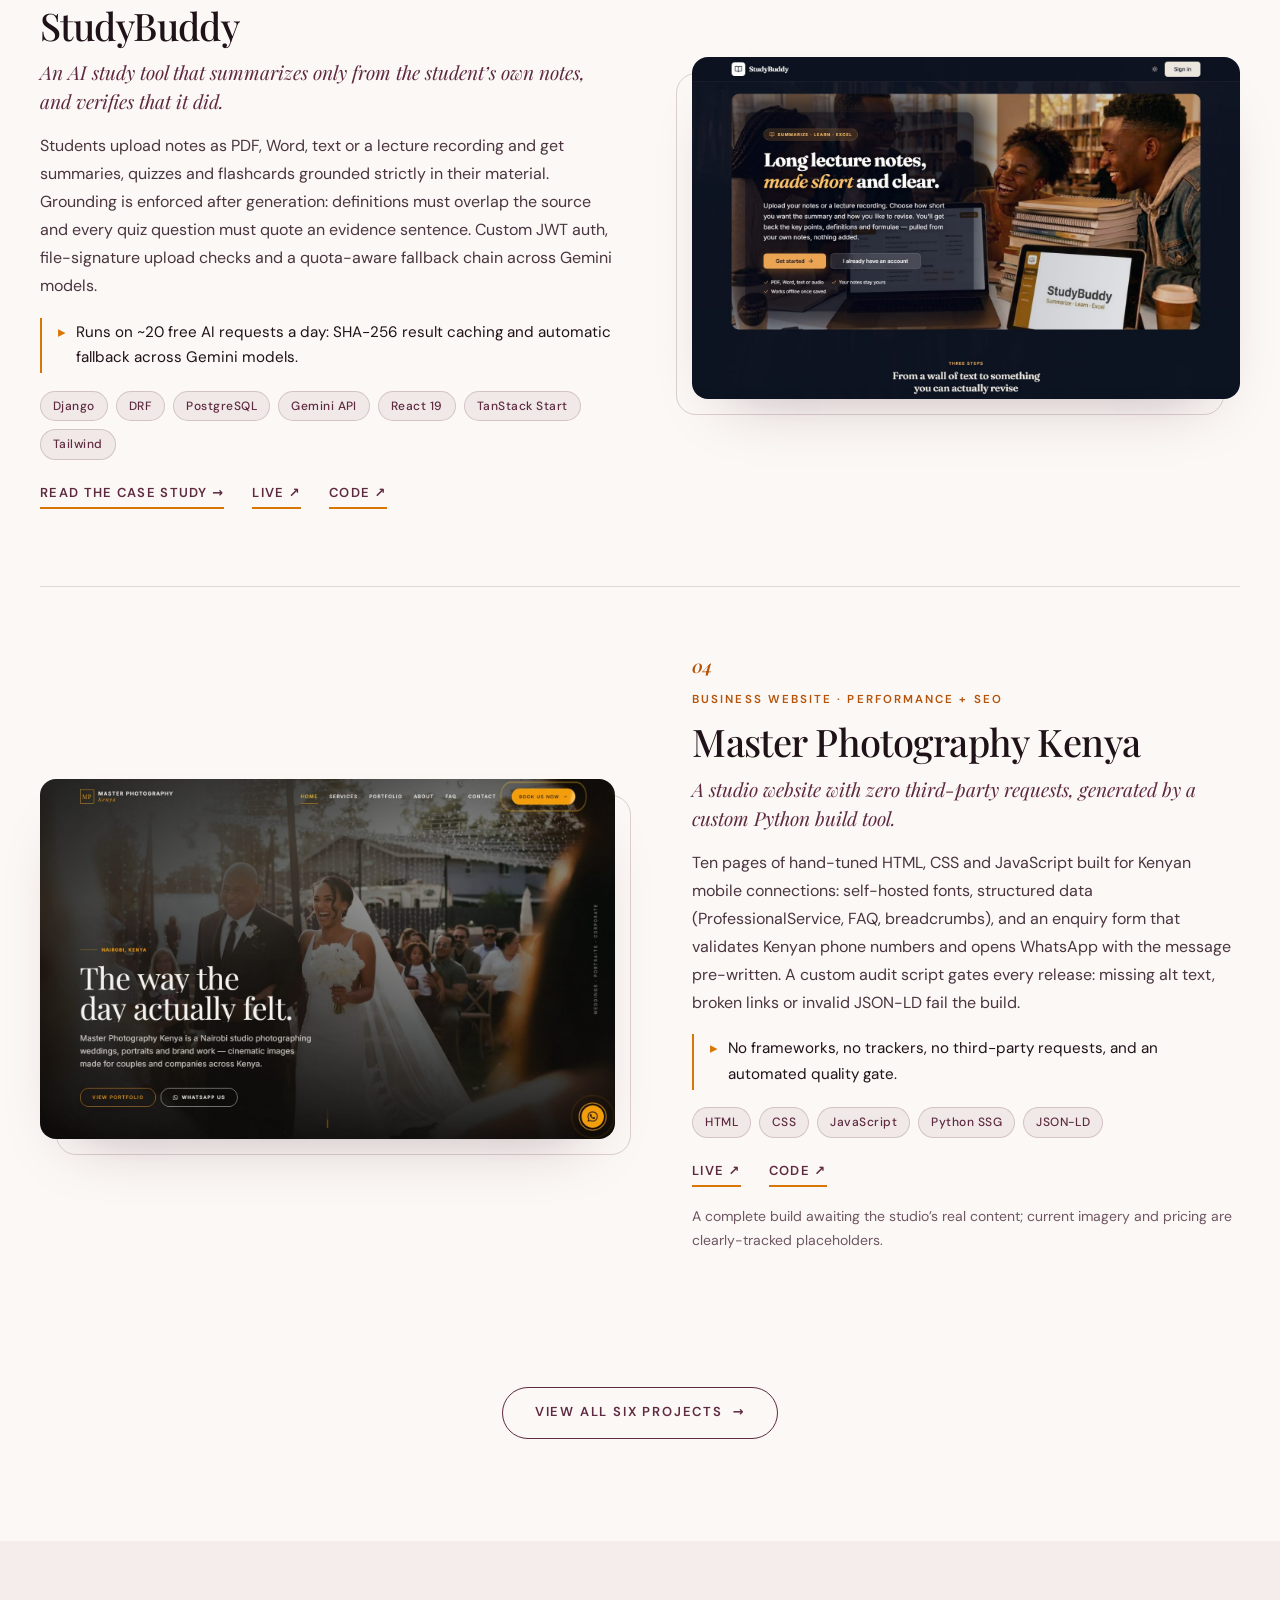
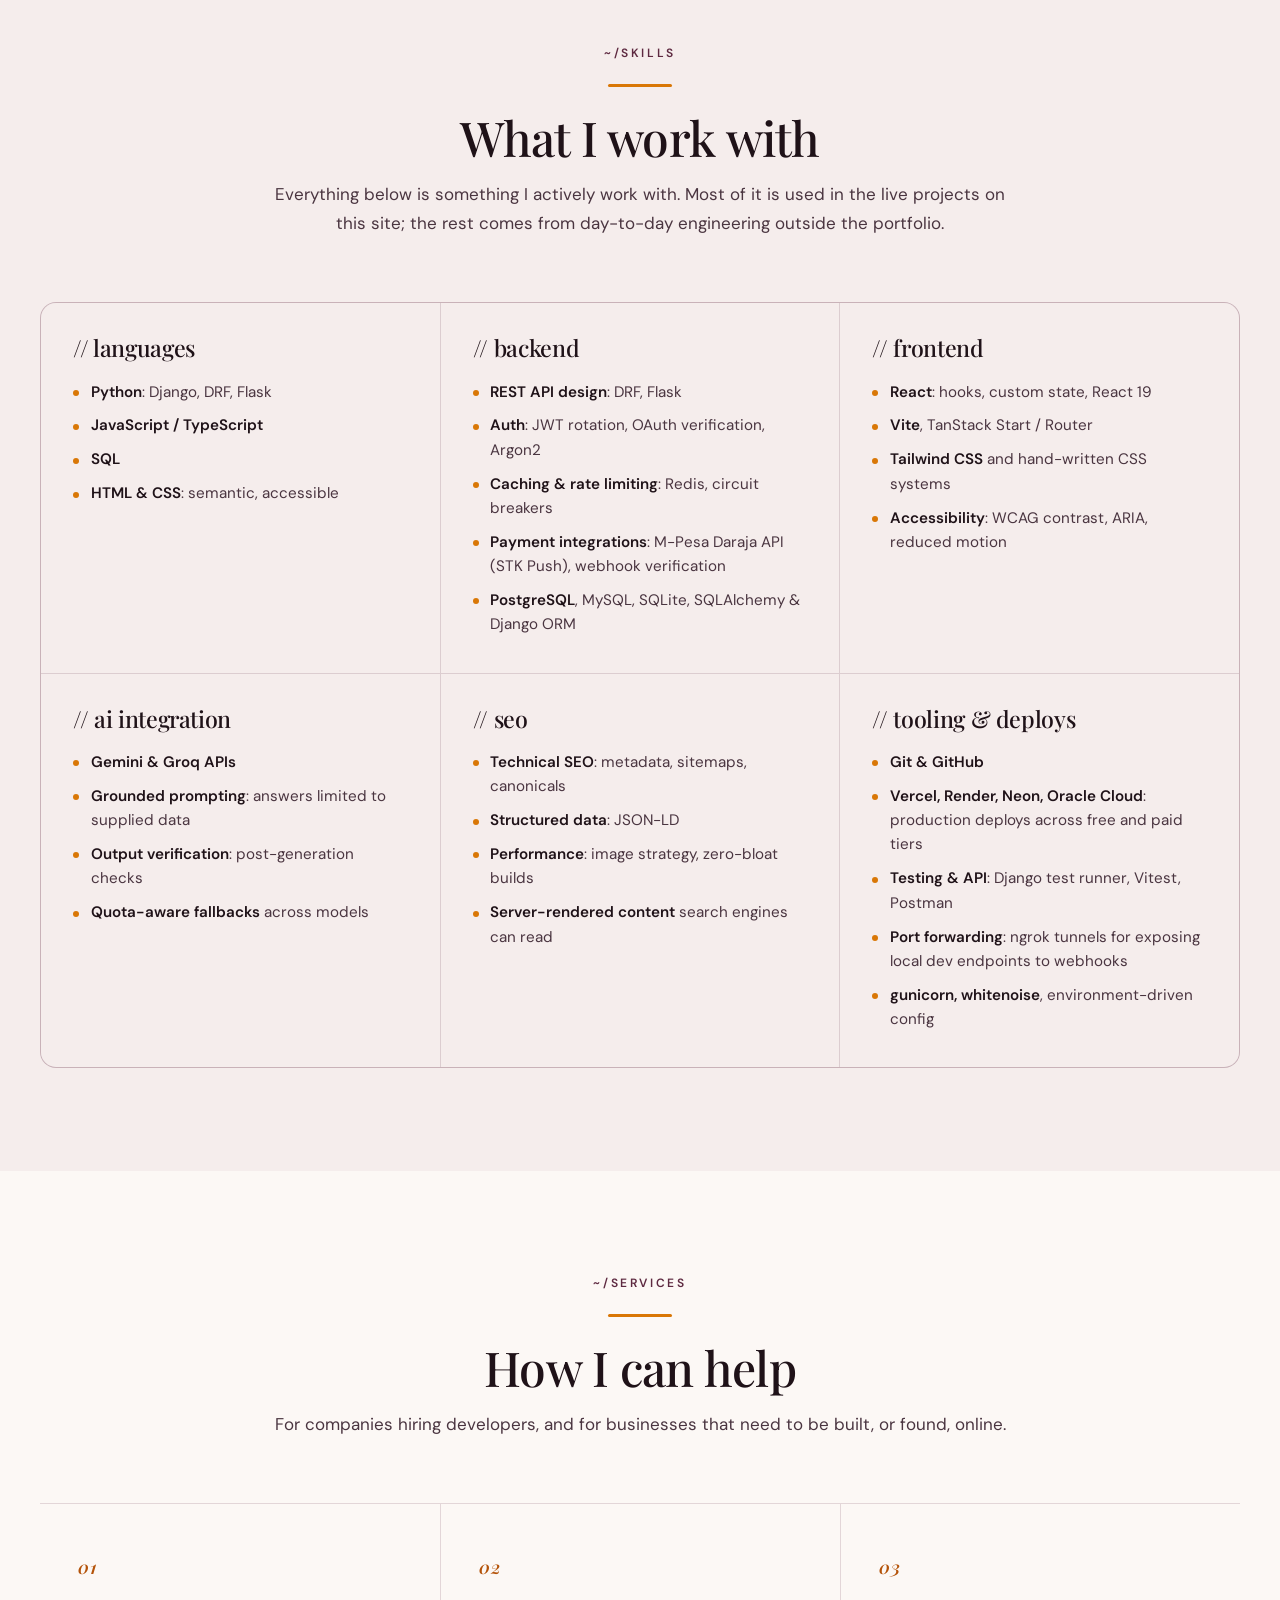
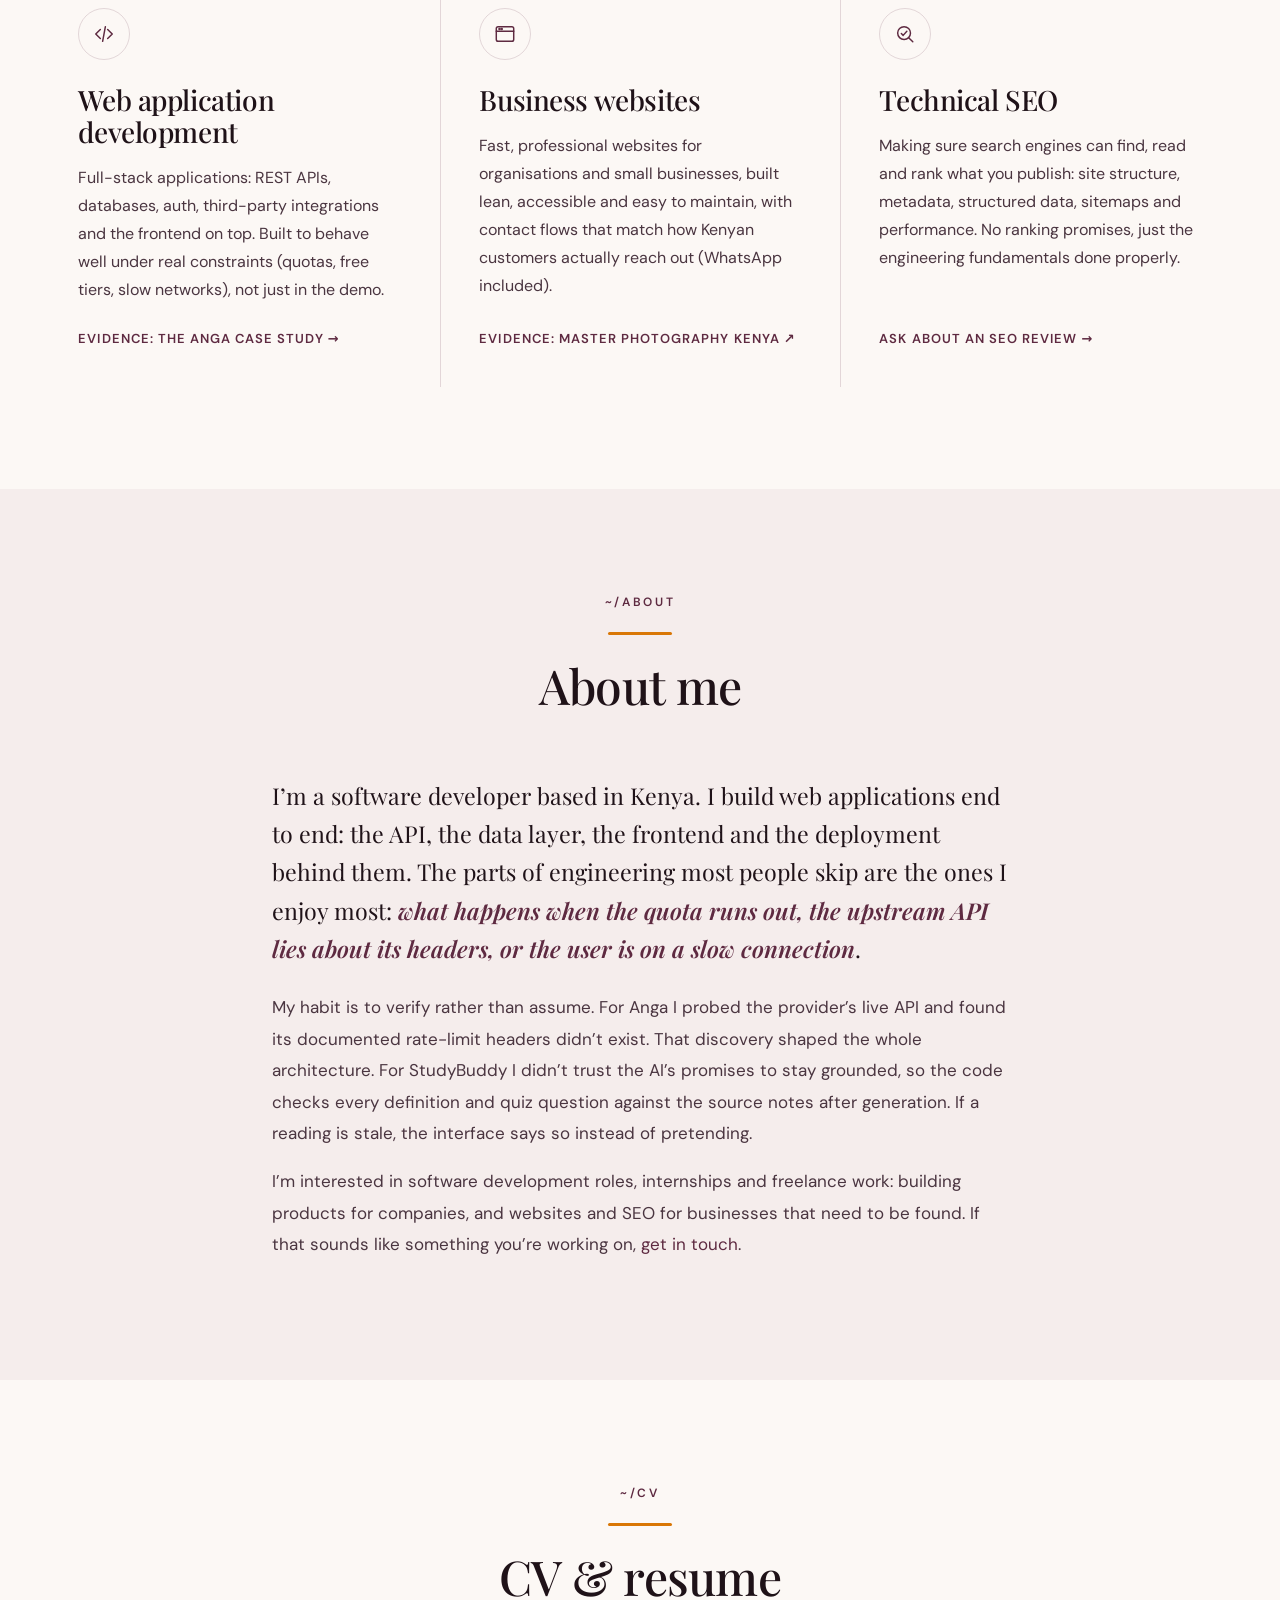
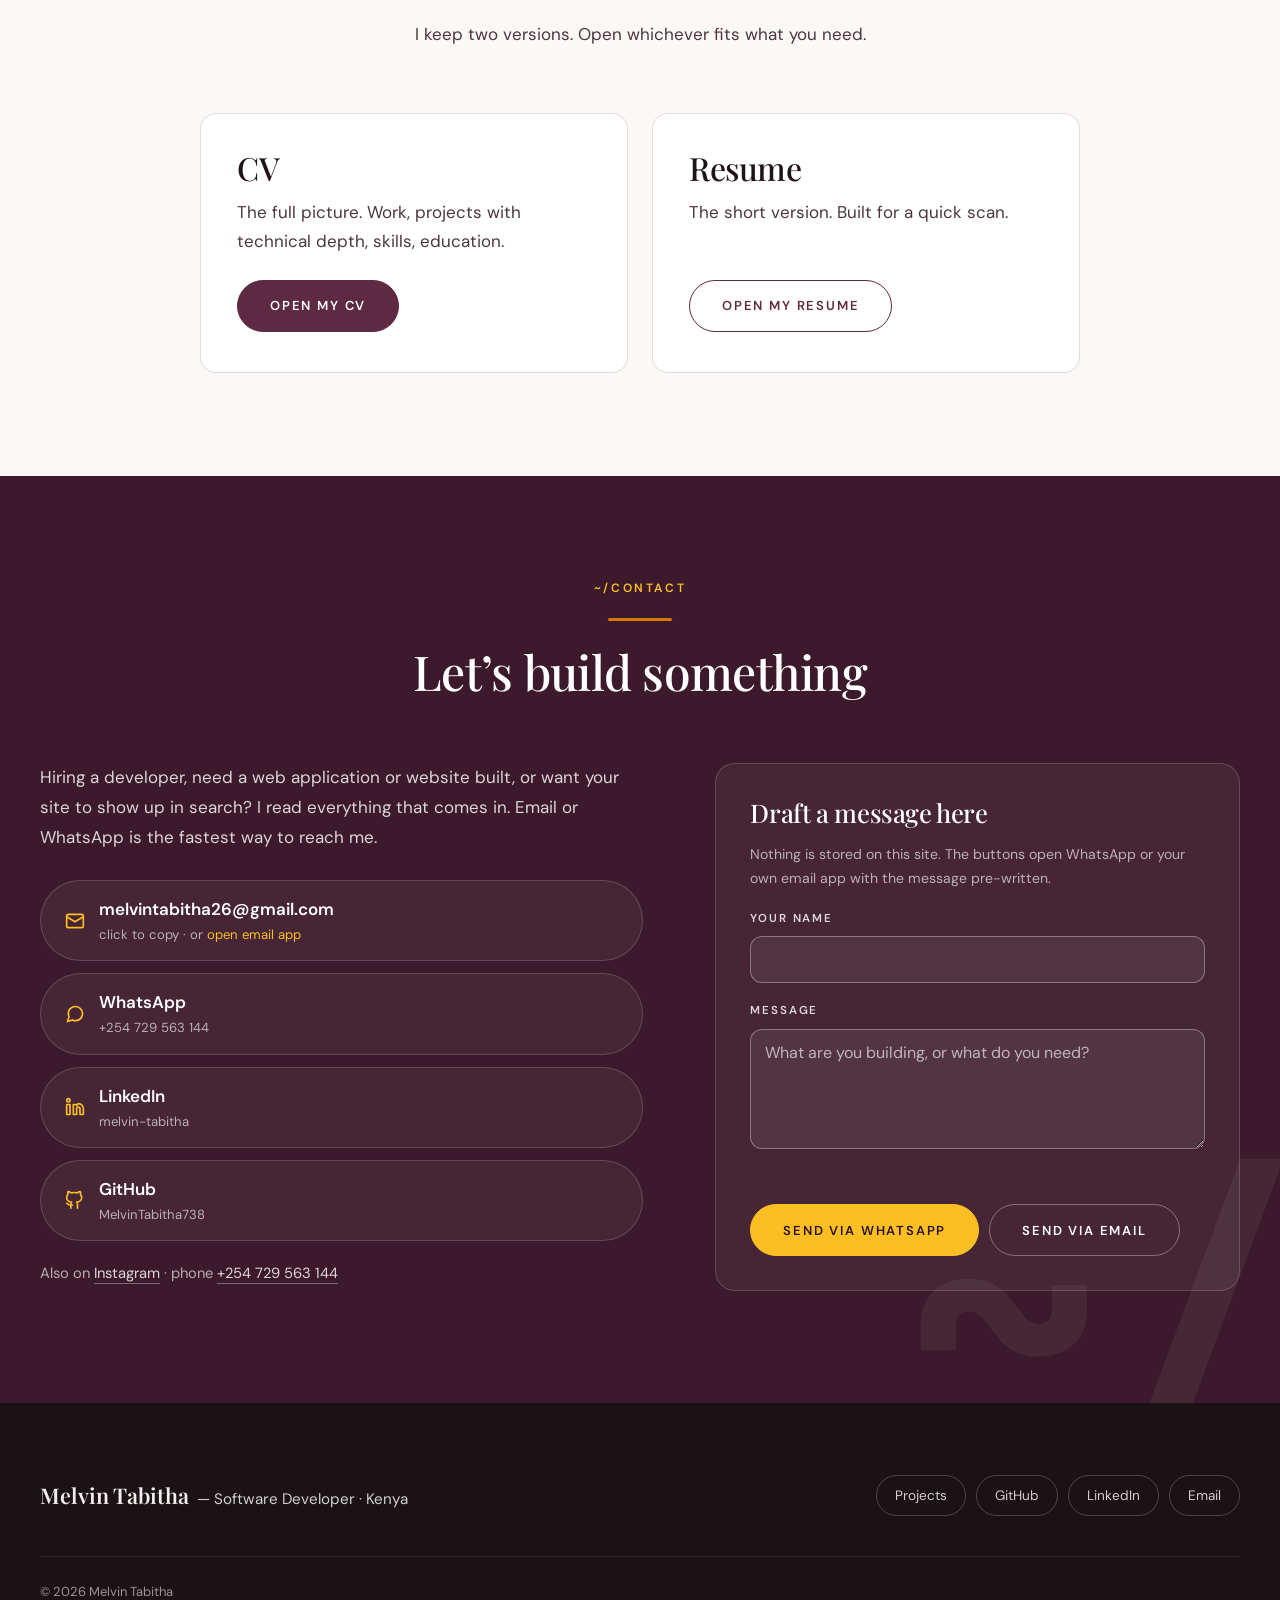
==== commit ddc59bed: "Restore the full-screen phone menu This reverts commit 475b1392498394e437ed59b2e9068a21a6253c1d, whi" ====
--- a/index.html
+++ b/index.html
@@ -16,7 +16,7 @@
   <link rel="icon" type="image/svg+xml" href="assets/favicon.svg">
   <link rel="preload" href="assets/fonts/playfair-display-latin-var.woff2" as="font" type="font/woff2" crossorigin>
   <link rel="preload" href="assets/fonts/dm-sans-latin-var.woff2" as="font" type="font/woff2" crossorigin>
-  <link rel="stylesheet" href="css/main.css?v=27">
+  <link rel="stylesheet" href="css/main.css?v=28">
   <script>document.documentElement.classList.replace("no-js","js");</script>
   <script>
     /* Apply the chosen theme before paint so the page never flashes the wrong
@@ -546,7 +546,7 @@
     </div>
   </footer>
 
-  <script src="js/main.js?v=15" defer></script>
+  <script src="js/main.js?v=16" defer></script>
   <script src="js/terminal.js?v=13" defer></script>
 </body>
 </html>
--- a/css/main.css
+++ b/css/main.css
@@ -384,61 +384,50 @@
   .nav-toggle {
     display: inline-flex;
   }
-  /* A compact dropdown card under the menu button, sized to its links.
-     Closed, it is clipped away in place (never moved off-screen, which would
-     widen the page and make phones zoom out). */
   .site-nav {
     position: absolute;
-    top: calc(100% + 8px);
-    right: var(--gutter);
-    width: min(290px, calc(100% - 2 * var(--gutter)));
-    max-height: calc(100vh - var(--header-h) - 24px);
-    max-height: calc(100dvh - var(--header-h) - 24px);
+    top: 100%;
+    left: 0;
+    right: 0;
+    height: calc(100vh - var(--header-h));
+    height: calc(100dvh - var(--header-h));
     flex-direction: column;
     align-items: stretch;
-    gap: 2px;
-    padding: 10px 10px 14px;
+    gap: 0;
+    padding: 20px var(--gutter) 40px;
     background: var(--nav-panel-bg);
-    border: 1px solid var(--border);
-    border-radius: 18px;
-    box-shadow: var(--shadow-panel);
+    border-top: 1px solid var(--border);
     overflow-y: auto;
-    clip-path: inset(0 0 100% 0 round 18px);
-    opacity: 0;
+    /* Closed, the panel is clipped away in place rather than moved off the
+       right edge: anything parked off-screen widens the page, and phones then
+       zoom the whole site out. clip-path slides it in without that. */
+    clip-path: inset(0 0 0 100%);
     visibility: hidden;
-    transition: clip-path 0.45s var(--ease), opacity 0.3s ease,
-      visibility 0s linear 0.45s;
+    transition: clip-path 0.6s var(--ease), visibility 0s linear 0.6s;
   }
   .site-nav.open {
-    clip-path: inset(0 0 0 0 round 18px);
-    opacity: 1;
+    clip-path: inset(0 0 0 0);
     visibility: visible;
-    transition: clip-path 0.45s var(--ease), opacity 0.3s ease, visibility 0s;
+    transition: clip-path 0.6s var(--ease), visibility 0s;
   }
   .site-nav a {
-    font-family: var(--sans);
-    font-size: 1rem;
+    font-family: var(--serif);
+    font-size: 1.65rem;
     font-weight: 500;
-    letter-spacing: 0.01em;
-    padding: 11px 14px;
-    border-radius: 10px;
-  }
-  .site-nav a:hover,
-  .site-nav a.active {
-    background: var(--accent-soft);
+    letter-spacing: -0.01em;
+    padding: 12px 0;
+    border-bottom: 1px solid var(--border);
   }
   .site-nav a::after {
     display: none;
   }
   .site-nav .nav-cv {
-    margin: 10px 4px 0;
-    padding: 13px 20px;
+    margin: 28px 0 0;
+    padding: 16px 24px;
     text-align: center;
-    font-size: 0.8rem;
-  }
-  .site-nav .nav-cv:hover,
-  .site-nav .nav-cv.active {
-    background: var(--accent-bright);
+    font-family: var(--sans);
+    font-size: 0.85rem;
+    border-bottom: 0;
   }
   .site-nav .nav-cv::before,
   .site-nav .nav-cv::after {
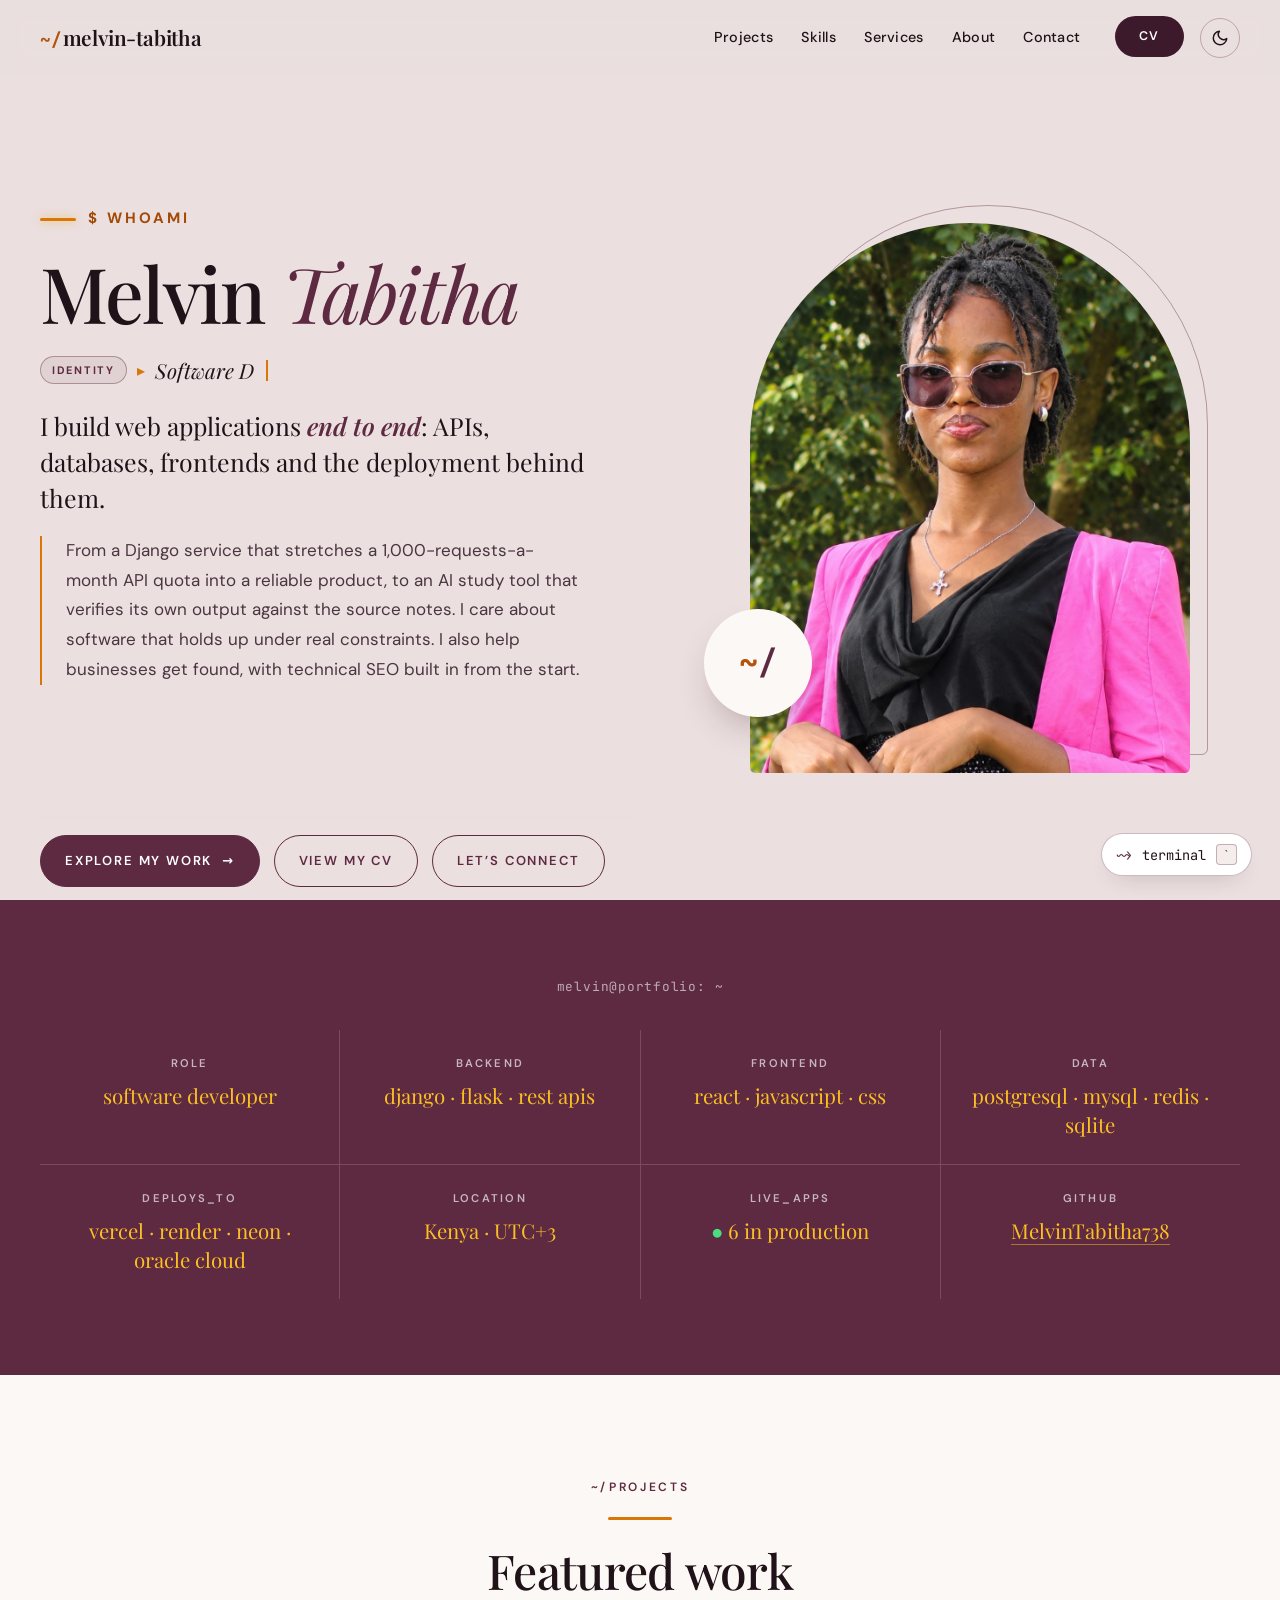
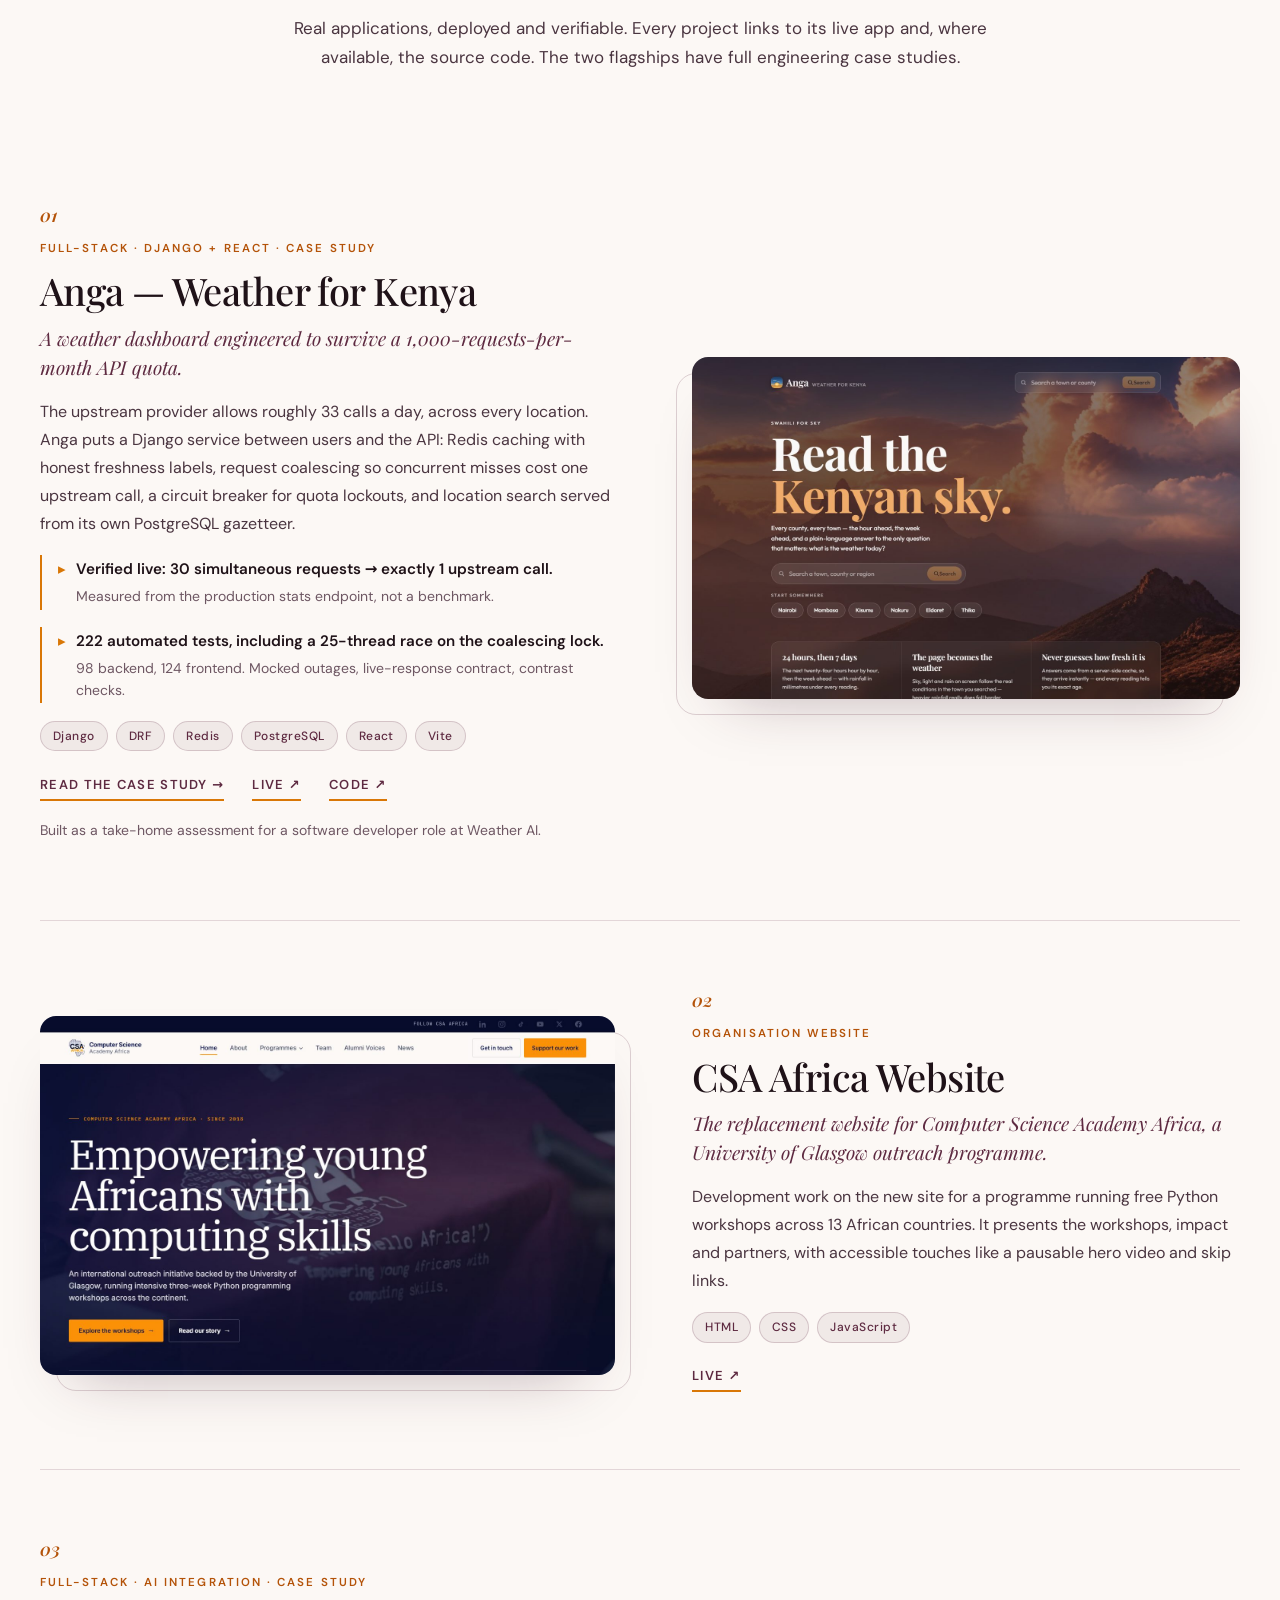
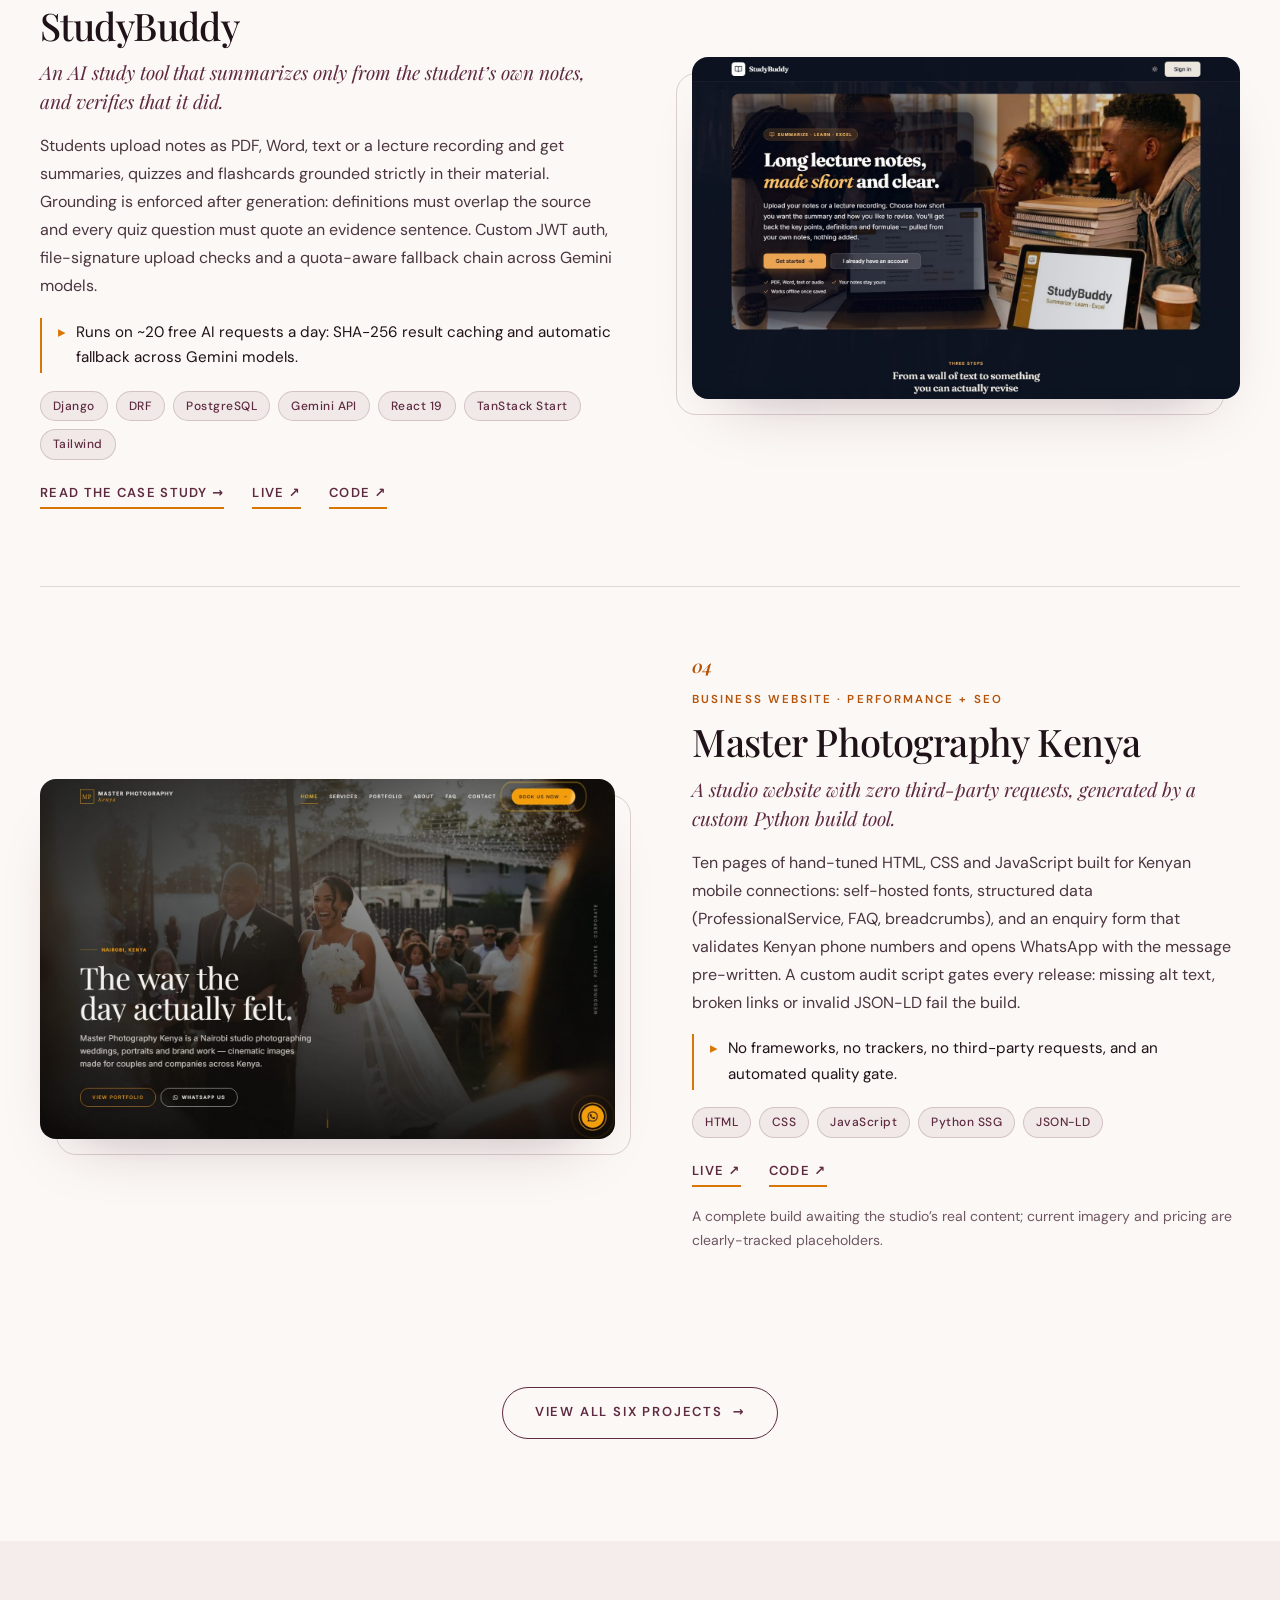
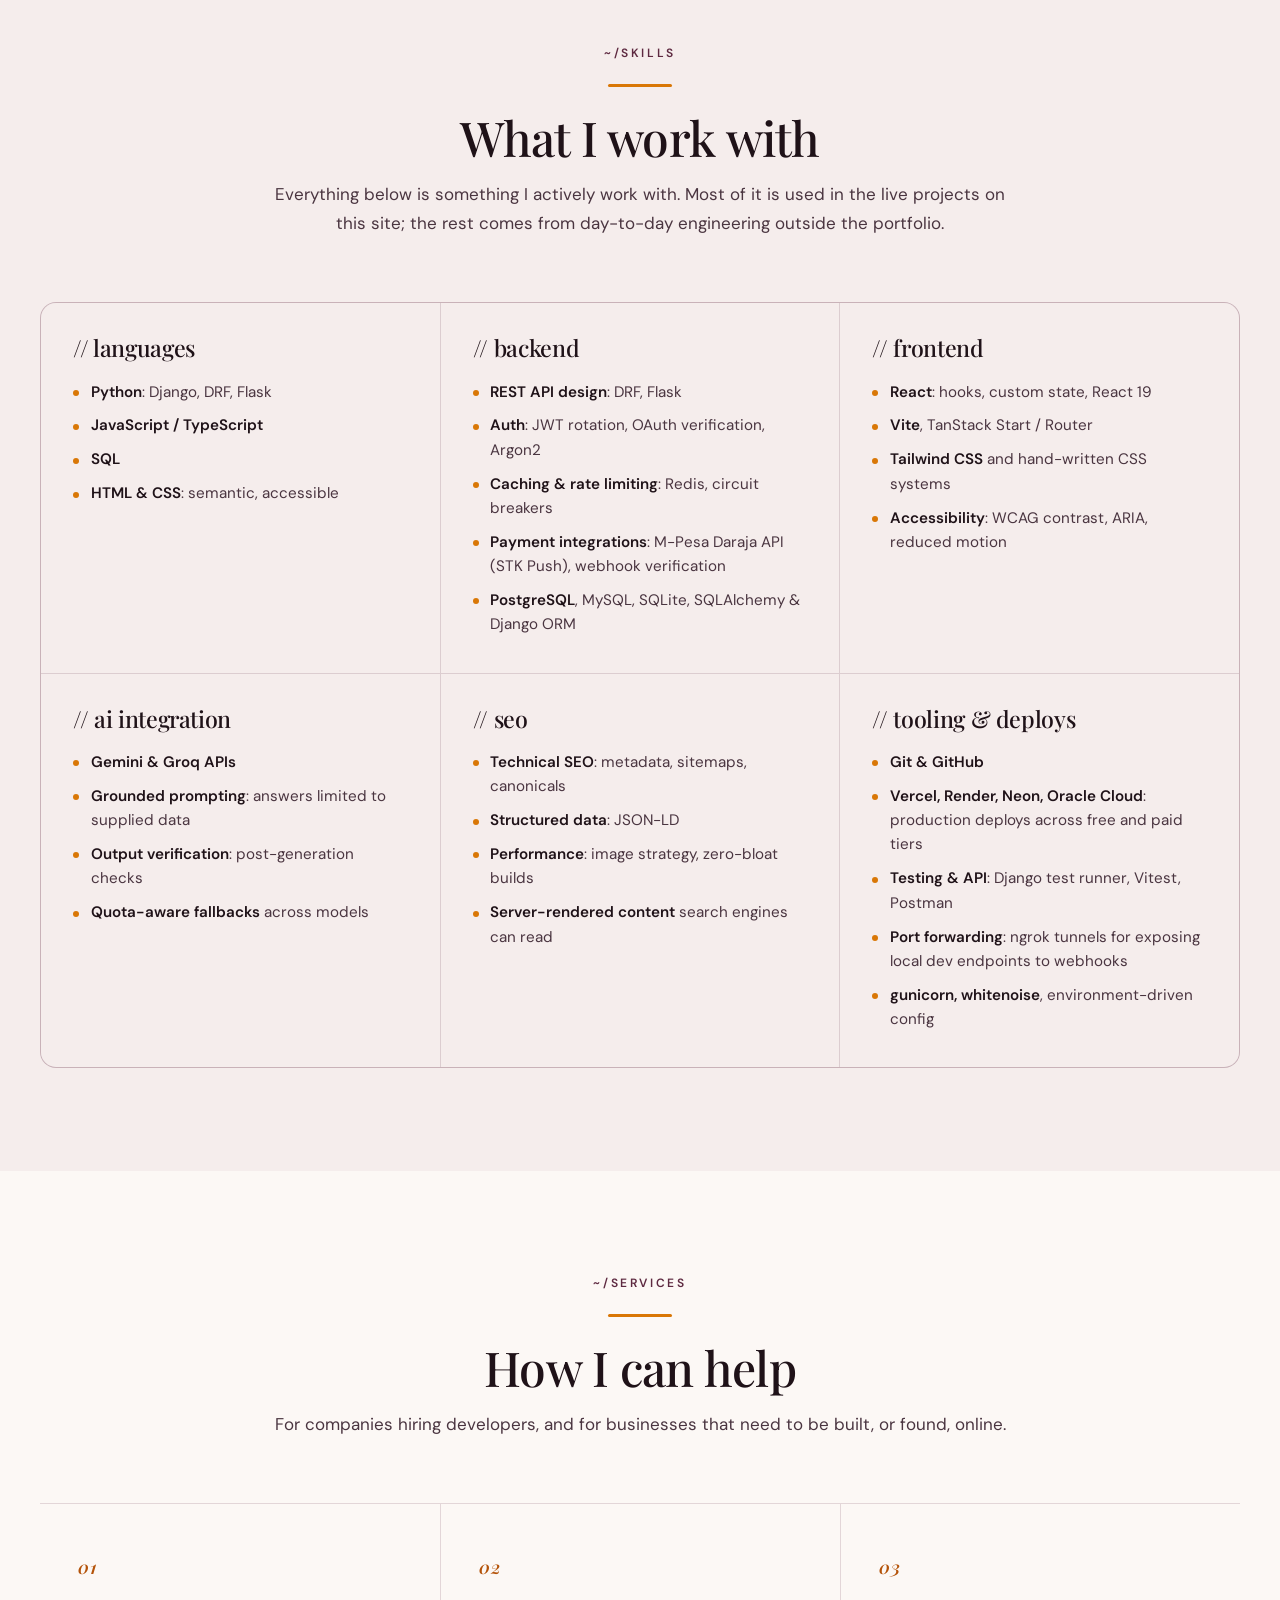
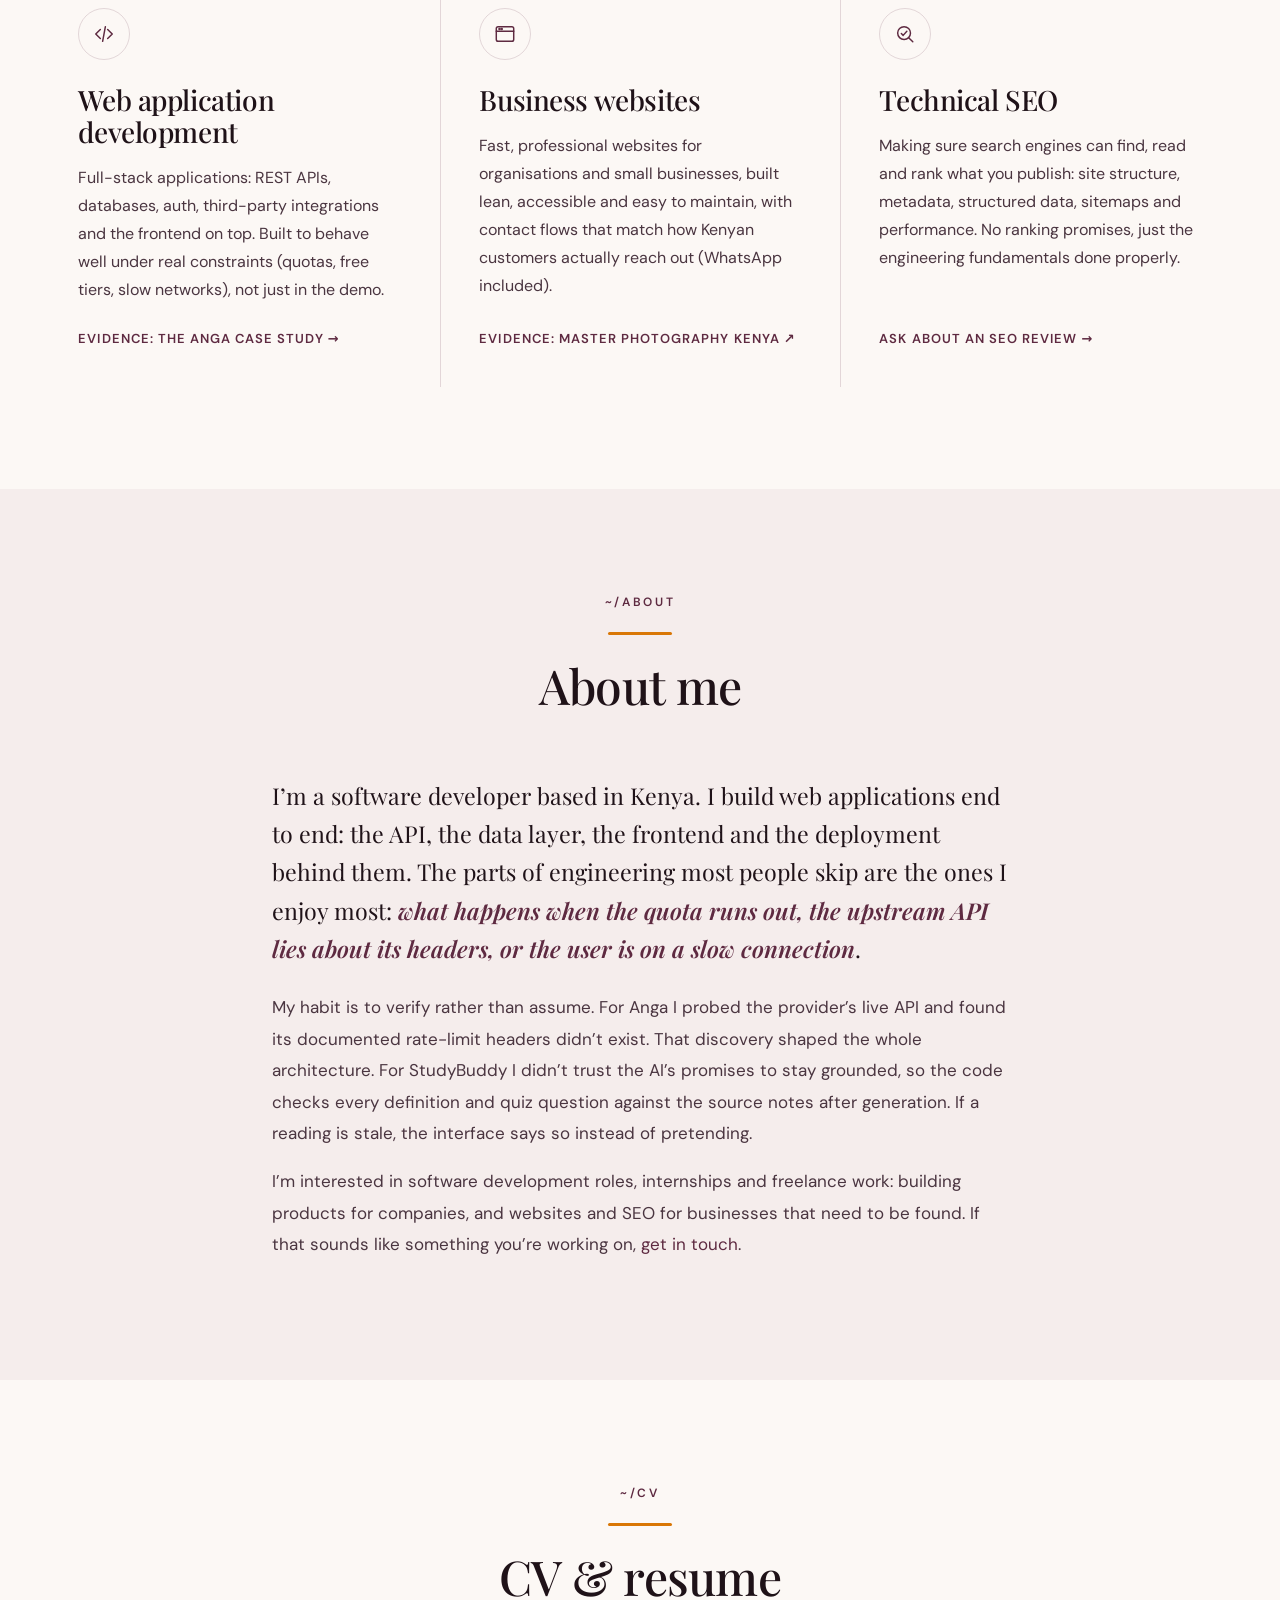
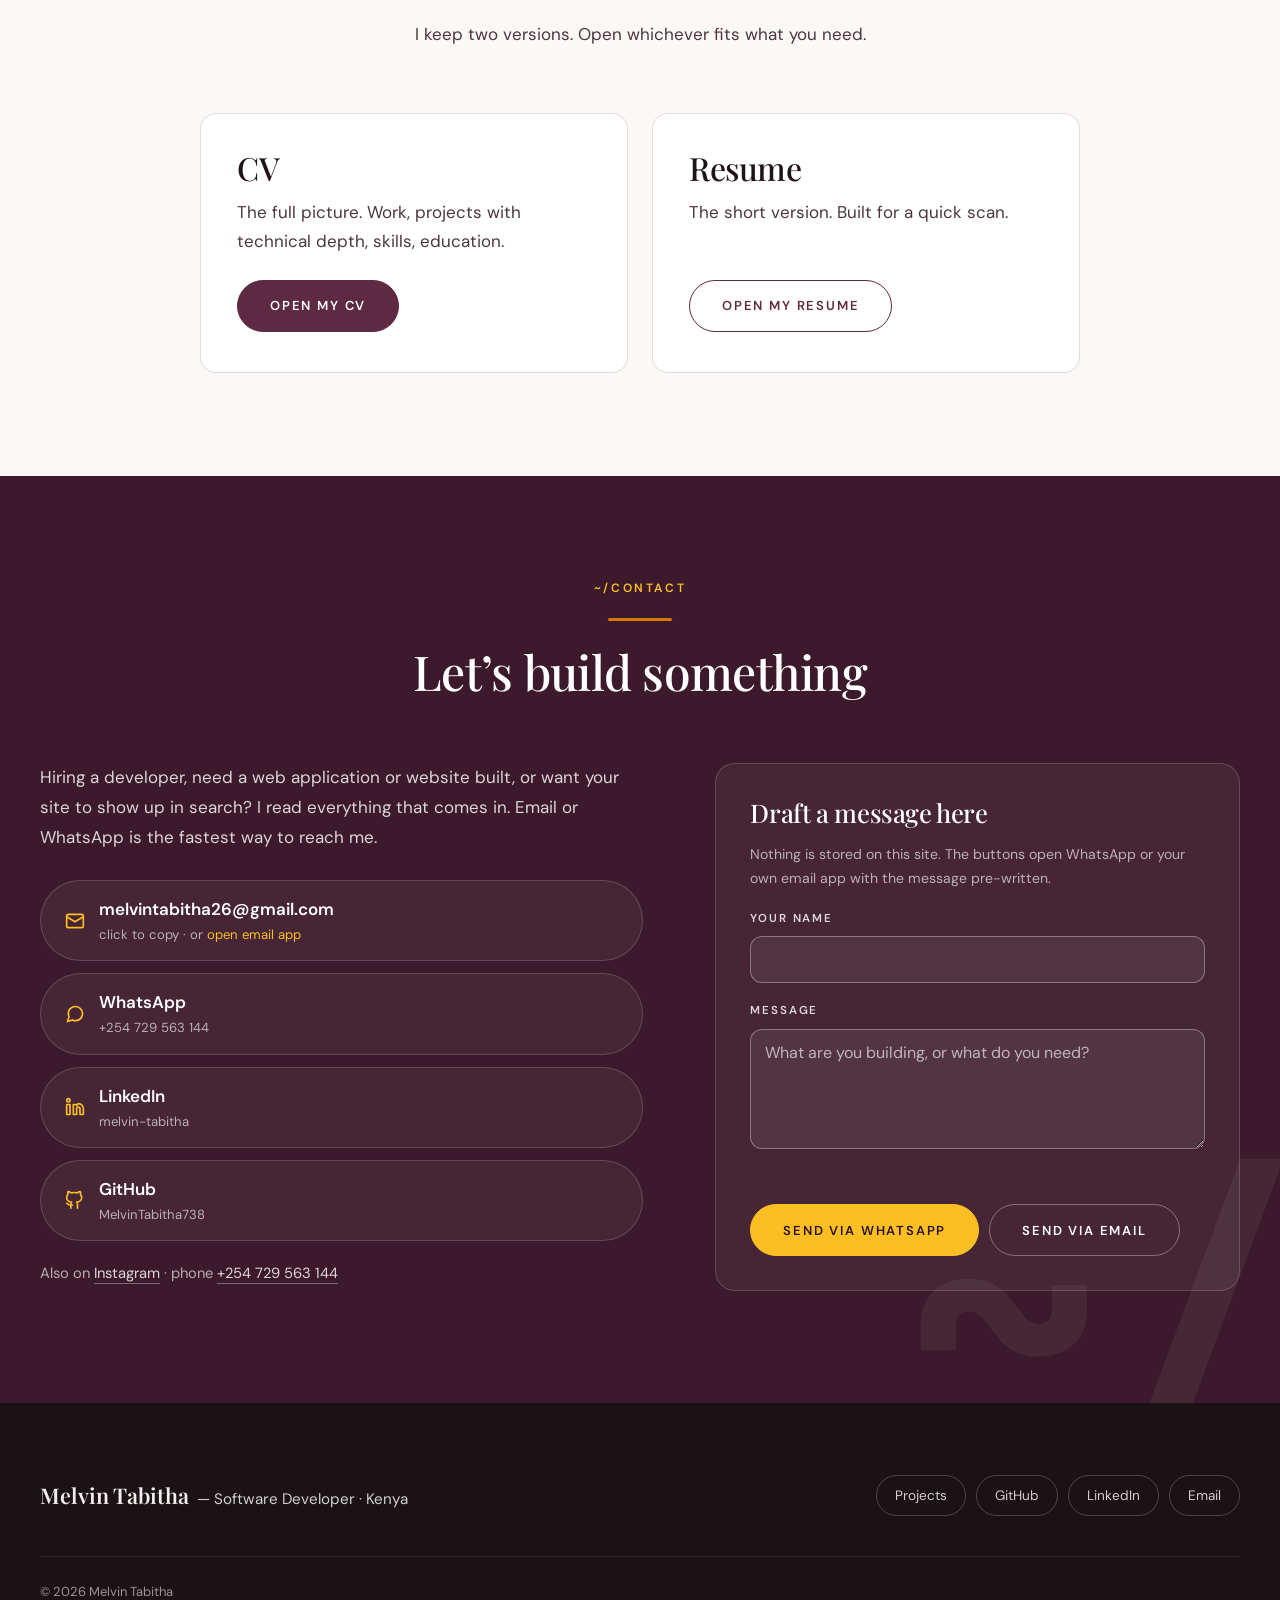
==== commit 3c3faf39: "Polish the full-screen phone menu The menu icon folds into a close cross, links slide in one after a" ====
--- a/index.html
+++ b/index.html
@@ -16,7 +16,7 @@
   <link rel="icon" type="image/svg+xml" href="assets/favicon.svg">
   <link rel="preload" href="assets/fonts/playfair-display-latin-var.woff2" as="font" type="font/woff2" crossorigin>
   <link rel="preload" href="assets/fonts/dm-sans-latin-var.woff2" as="font" type="font/woff2" crossorigin>
-  <link rel="stylesheet" href="css/main.css?v=28">
+  <link rel="stylesheet" href="css/main.css?v=29">
   <script>document.documentElement.classList.replace("no-js","js");</script>
   <script>
     /* Apply the chosen theme before paint so the page never flashes the wrong
@@ -70,6 +70,12 @@
         <a href="#about">About</a>
         <a href="#contact">Contact</a>
         <a class="nav-cv" href="#cv">CV</a>
+        <div class="nav-social" role="group" aria-label="Contact links">
+          <a href="mailto:melvintabitha26@gmail.com" aria-label="Email"><svg width="20" height="20" viewBox="0 0 24 24" fill="none" stroke="currentColor" stroke-width="1.8" stroke-linecap="round" stroke-linejoin="round" aria-hidden="true"><rect x="2" y="4" width="20" height="16" rx="2"/><path d="m22 7-10 6L2 7"/></svg></a>
+          <a href="https://wa.me/254729563144" rel="noopener" aria-label="WhatsApp"><svg width="20" height="20" viewBox="0 0 24 24" fill="none" stroke="currentColor" stroke-width="1.8" stroke-linecap="round" stroke-linejoin="round" aria-hidden="true"><path d="M21 11.5a8.38 8.38 0 0 1-.9 3.8 8.5 8.5 0 0 1-7.6 4.7 8.38 8.38 0 0 1-3.8-.9L3 21l1.9-5.7a8.38 8.38 0 0 1-.9-3.8 8.5 8.5 0 0 1 4.7-7.6 8.38 8.38 0 0 1 3.8-.9h.5a8.48 8.48 0 0 1 8 8z"/></svg></a>
+          <a href="https://www.linkedin.com/in/melvin-tabitha-5abb782a2/" rel="noopener" aria-label="LinkedIn"><svg width="20" height="20" viewBox="0 0 24 24" fill="none" stroke="currentColor" stroke-width="1.8" stroke-linecap="round" stroke-linejoin="round" aria-hidden="true"><path d="M16 8a6 6 0 0 1 6 6v7h-4v-7a2 2 0 0 0-4 0v7h-4V9h4v1.5A6 6 0 0 1 16 8z"/><rect x="2" y="9" width="4" height="12"/><circle cx="4" cy="4" r="2"/></svg></a>
+          <a href="https://github.com/MelvinTabitha738" rel="noopener" aria-label="GitHub"><svg width="20" height="20" viewBox="0 0 24 24" fill="none" stroke="currentColor" stroke-width="1.8" stroke-linecap="round" stroke-linejoin="round" aria-hidden="true"><path d="M15 22v-4a4.8 4.8 0 0 0-1-3.5c3 0 6-2 6-5.5a5.34 5.34 0 0 0-1.5-3.5 5 5 0 0 0-.08-3.5s-1.18-.35-3.92 1.5a13.38 13.38 0 0 0-7 0C4.76 1.65 3.58 2 3.58 2A5 5 0 0 0 3.5 5.5 5.34 5.34 0 0 0 2 9c0 3.5 3 5.5 6 5.5a4.8 4.8 0 0 0-1 3.5v4"/><path d="M9 18c-4.51 2-5-2-7-2"/></svg></a>
+        </div>
       </nav>
     </div>
   </header>
@@ -546,7 +552,7 @@
     </div>
   </footer>
 
-  <script src="js/main.js?v=16" defer></script>
+  <script src="js/main.js?v=17" defer></script>
   <script src="js/terminal.js?v=13" defer></script>
 </body>
 </html>
--- a/css/main.css
+++ b/css/main.css
@@ -69,6 +69,7 @@
   --header-bg: rgba(252, 248, 245, 0.9);
   --home-header-bg: rgba(235, 223, 223, 0.86);
   --nav-panel-bg: #fcf8f5;
+  --nav-glass: rgba(252, 248, 245, 0.9);
   --overlay-bg: rgba(42, 18, 32, 0.42);
   --grid-dot: rgba(94, 42, 65, 0.09);
   --shadow-fact: 0 24px 60px -36px rgba(61, 26, 43, 0.3);
@@ -118,6 +119,7 @@
   --header-bg: rgba(26, 18, 21, 0.88);
   --home-header-bg: rgba(38, 25, 34, 0.88);
   --nav-panel-bg: #1a1215;
+  --nav-glass: rgba(26, 18, 21, 0.92);
   --overlay-bg: rgba(5, 3, 4, 0.62);
   --grid-dot: rgba(235, 223, 223, 0.1);
   --shadow-fact: 0 24px 60px -36px rgba(0, 0, 0, 0.8);
@@ -362,6 +364,9 @@
   100% { opacity: 0; transform: scale(1.22, 1.75); }
 }
 
+.nav-social {
+  display: none;
+}
 .nav-toggle {
   order: 4;
   display: none;
@@ -384,6 +389,42 @@
   .nav-toggle {
     display: inline-flex;
   }
+  /* Menu icon: the three lines fold into a cross while the menu is open. */
+  .nav-toggle line {
+    transition: transform 0.4s var(--ease), opacity 0.25s ease;
+  }
+  .nav-toggle line:nth-child(1) { transform-origin: 12px 6px; }
+  .nav-toggle line:nth-child(3) { transform-origin: 12px 18px; }
+  .nav-toggle[aria-expanded="true"] line:nth-child(1) {
+    transform: translateY(6px) rotate(45deg);
+  }
+  .nav-toggle[aria-expanded="true"] line:nth-child(2) {
+    opacity: 0;
+  }
+  .nav-toggle[aria-expanded="true"] line:nth-child(3) {
+    transform: translateY(-6px) rotate(-45deg);
+  }
+  .nav-toggle[aria-expanded="true"] {
+    background: var(--accent);
+    border-color: var(--accent);
+    color: var(--accent-ink);
+  }
+
+  /* While open: the page behind stops scrolling, and the bar turns solid so
+     the panel's own frosted glass can blur the page beneath it. */
+  html.nav-open,
+  html.nav-open body {
+    overflow: hidden;
+  }
+  html.nav-open .site-header {
+    -webkit-backdrop-filter: none;
+    backdrop-filter: none;
+    background: var(--nav-panel-bg);
+  }
+
+  /* Full-screen panel under the bar. Closed, it is clipped away in place
+     (never moved off-screen, which would widen the page and make phones
+     zoom out); opening slides it in from the right. */
   .site-nav {
     position: absolute;
     top: 100%;
@@ -394,13 +435,12 @@
     flex-direction: column;
     align-items: stretch;
     gap: 0;
-    padding: 20px var(--gutter) 40px;
-    background: var(--nav-panel-bg);
+    padding: 18px var(--gutter) calc(28px + env(safe-area-inset-bottom));
+    background: var(--nav-glass);
+    -webkit-backdrop-filter: blur(18px) saturate(1.2);
+    backdrop-filter: blur(18px) saturate(1.2);
     border-top: 1px solid var(--border);
     overflow-y: auto;
-    /* Closed, the panel is clipped away in place rather than moved off the
-       right edge: anything parked off-screen widens the page, and phones then
-       zoom the whole site out. clip-path slides it in without that. */
     clip-path: inset(0 0 0 100%);
     visibility: hidden;
     transition: clip-path 0.6s var(--ease), visibility 0s linear 0.6s;
@@ -410,23 +450,68 @@
     visibility: visible;
     transition: clip-path 0.6s var(--ease), visibility 0s;
   }
+
+  /* Links: large serif, sliding in one after another. */
+  .site-nav > a,
+  .site-nav > .nav-social {
+    opacity: 0;
+    transform: translateX(28px);
+    transition: opacity 0.45s ease, transform 0.6s var(--ease),
+      color 0.3s var(--ease), padding 0.3s var(--ease);
+  }
+  .site-nav.open > a,
+  .site-nav.open > .nav-social {
+    opacity: 1;
+    transform: none;
+  }
+  .site-nav.open > :nth-child(1) { transition-delay: 0.12s, 0.12s, 0s, 0s; }
+  .site-nav.open > :nth-child(2) { transition-delay: 0.17s, 0.17s, 0s, 0s; }
+  .site-nav.open > :nth-child(3) { transition-delay: 0.22s, 0.22s, 0s, 0s; }
+  .site-nav.open > :nth-child(4) { transition-delay: 0.27s, 0.27s, 0s, 0s; }
+  .site-nav.open > :nth-child(5) { transition-delay: 0.32s, 0.32s, 0s, 0s; }
+  .site-nav.open > :nth-child(6) { transition-delay: 0.37s, 0.37s, 0s, 0s; }
+  .site-nav.open > :nth-child(7) { transition-delay: 0.42s, 0.42s, 0s, 0s; }
+
   .site-nav a {
     font-family: var(--serif);
-    font-size: 1.65rem;
+    font-size: 1.75rem;
     font-weight: 500;
     letter-spacing: -0.01em;
-    padding: 12px 0;
+    padding: 14px 0;
     border-bottom: 1px solid var(--border);
   }
-  .site-nav a::after {
-    display: none;
-  }
+  /* Current page or section: plum, with a short amber line before it. */
+  .site-nav > a:not(.nav-cv)::after {
+    display: block;
+    top: 50%;
+    bottom: auto;
+    left: 0;
+    width: 0;
+    height: 2px;
+    background: var(--gold-line);
+    transition: width 0.4s var(--ease);
+  }
+  .site-nav > a.active:not(.nav-cv) {
+    color: var(--accent);
+    padding-left: 30px;
+  }
+  .site-nav > a.active:not(.nav-cv)::after {
+    width: 18px;
+  }
+  .site-nav > a:not(.nav-cv):hover::after {
+    width: 0;
+  }
+  .site-nav > a.active:not(.nav-cv):hover::after {
+    width: 18px;
+  }
+
   .site-nav .nav-cv {
-    margin: 28px 0 0;
+    margin: 30px 0 0;
     padding: 16px 24px;
     text-align: center;
     font-family: var(--sans);
     font-size: 0.85rem;
+    letter-spacing: 0.14em;
     border-bottom: 0;
   }
   .site-nav .nav-cv::before,
@@ -437,11 +522,62 @@
   .site-nav:not(.open) .nav-cv::after {
     animation: none;
   }
+  /* The pill is full width here, so its ripple grows mostly in height and
+     stays inside the panel. */
+  .site-nav.open .nav-cv::before,
+  .site-nav.open .nav-cv::after {
+    animation-name: nav-ripple-wide;
+  }
+  @keyframes nav-ripple-wide {
+    0% { opacity: 0.6; transform: scale(1); }
+    100% { opacity: 0; transform: scale(1.03, 1.45); }
+  }
+  /* The floating terminal button would sit on the contact icons. */
+  html.nav-open .term-launcher {
+    display: none;
+  }
+
+  /* Contact icons at the foot of the panel. */
+  .site-nav > .nav-social {
+    display: flex;
+    justify-content: center;
+    gap: 14px;
+    margin-top: auto;
+    padding-top: 28px;
+  }
+  .nav-social a {
+    display: grid;
+    place-items: center;
+    width: 48px;
+    height: 48px;
+    padding: 0;
+    border: 1px solid var(--border-strong);
+    border-bottom: 1px solid var(--border-strong);
+    border-radius: 50%;
+    color: var(--accent);
+    transition: background 0.3s var(--ease), color 0.3s var(--ease),
+      border-color 0.3s var(--ease);
+  }
+  .nav-social a::after {
+    display: none;
+  }
+  .nav-social a:hover {
+    background: var(--accent);
+    border-color: var(--accent);
+    color: var(--accent-ink);
+  }
 }
 @media (max-width: 900px) and (prefers-reduced-motion: reduce) {
   .site-nav,
-  .site-nav.open {
+  .site-nav.open,
+  .site-nav > a,
+  .site-nav > .nav-social,
+  .nav-toggle line {
     transition: none;
+  }
+  .site-nav > a,
+  .site-nav > .nav-social {
+    transform: none;
   }
 }
 
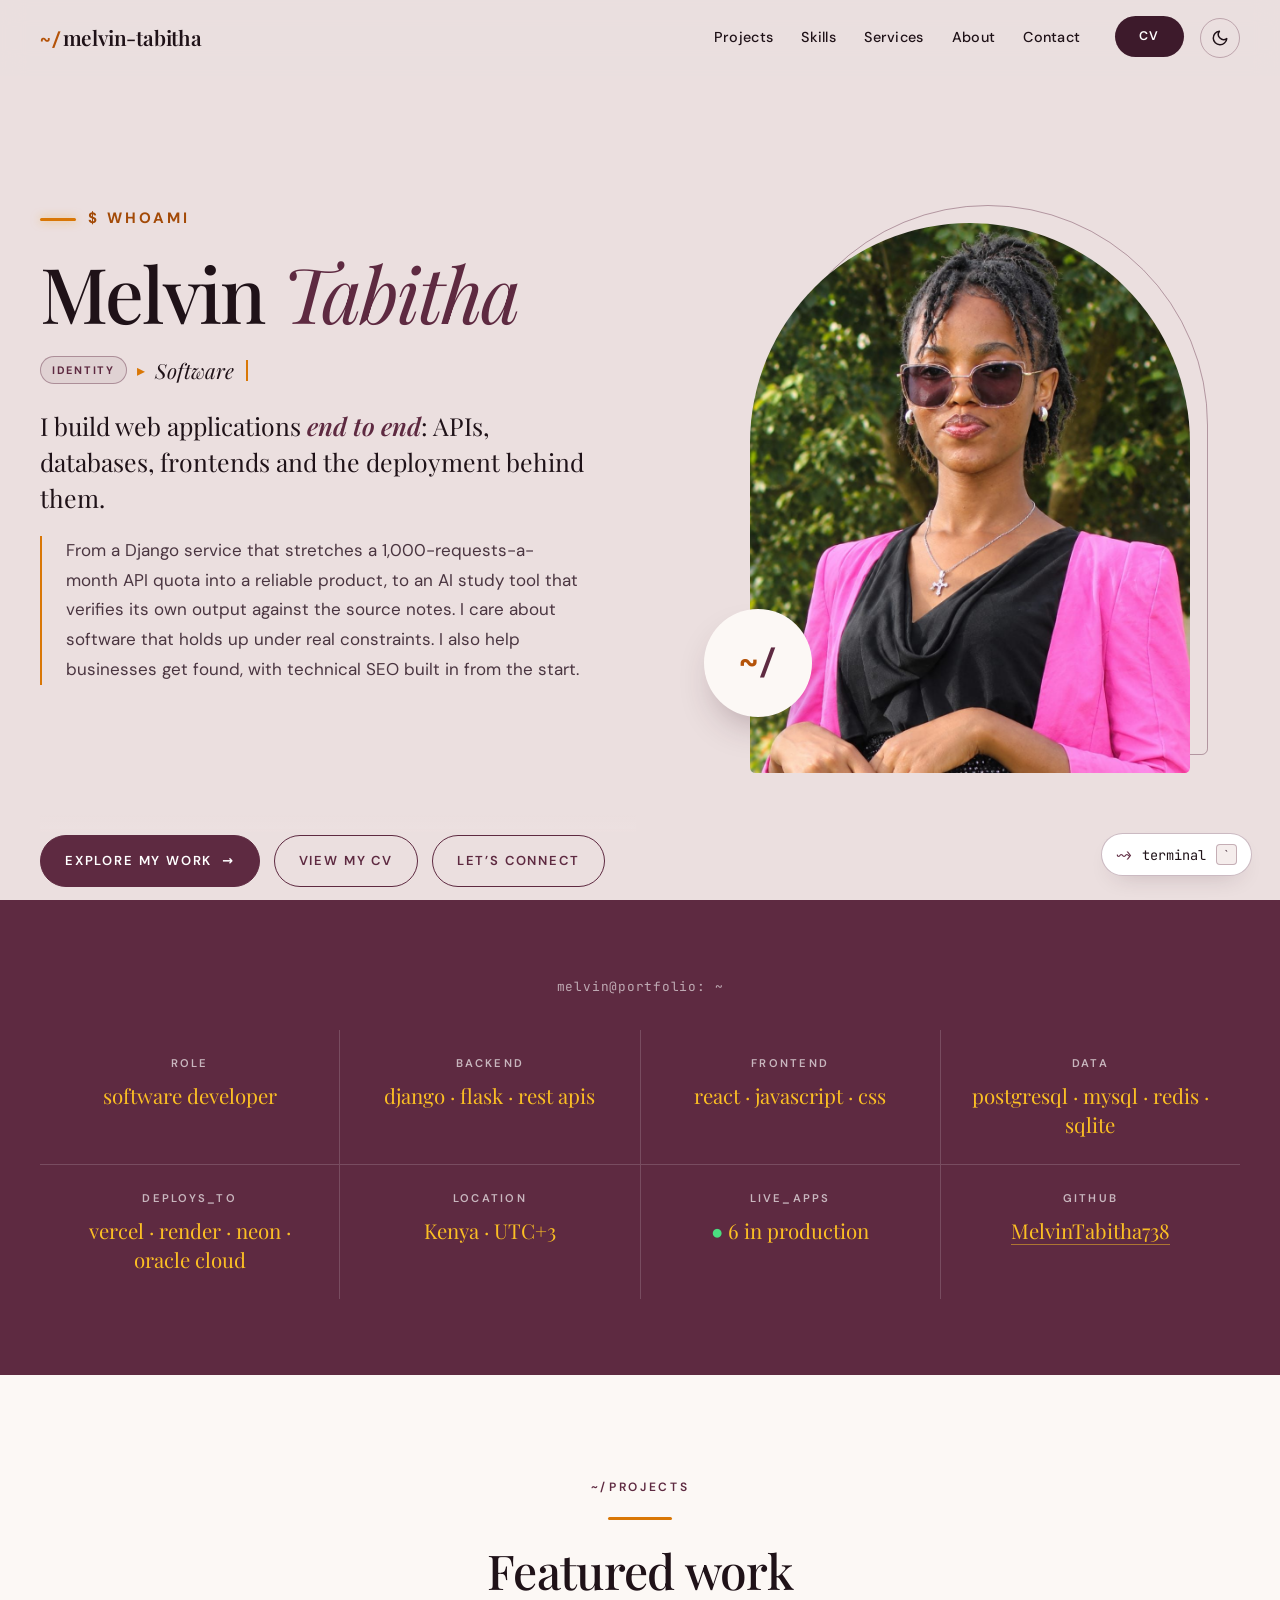
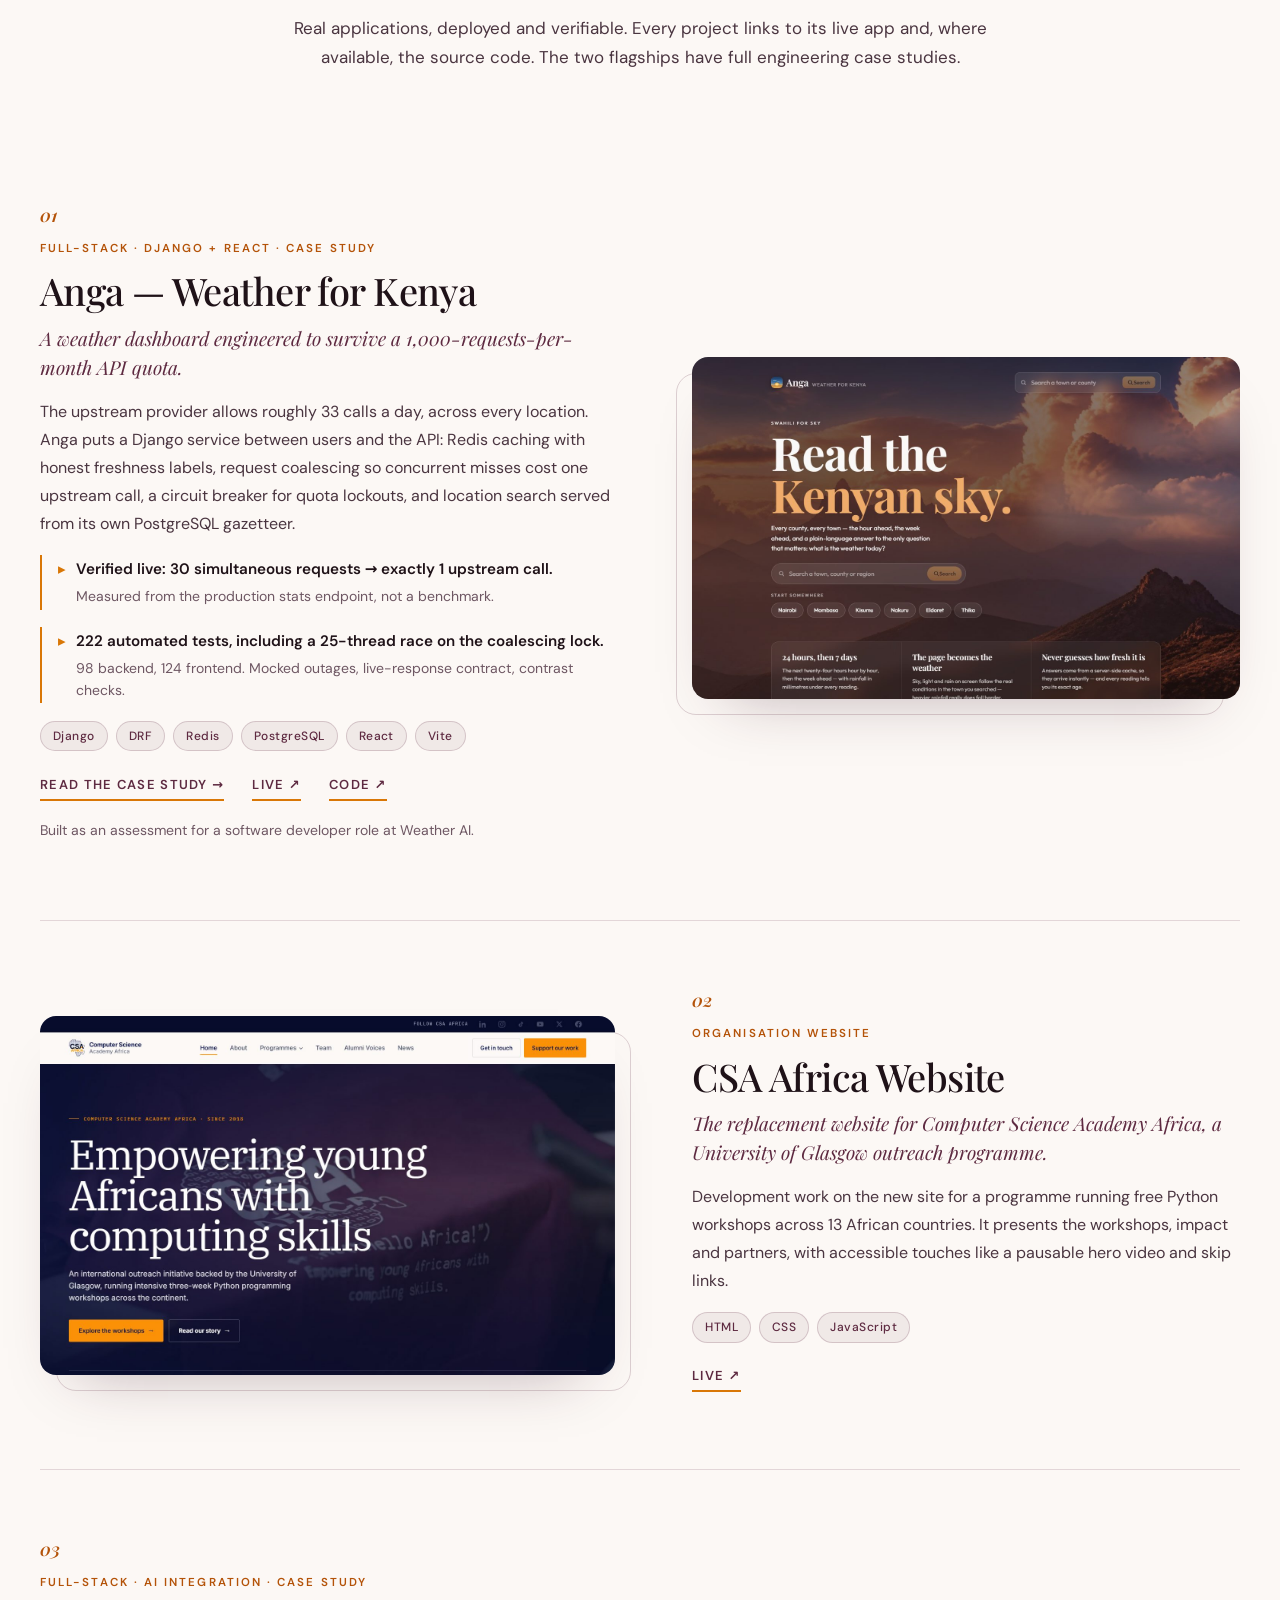
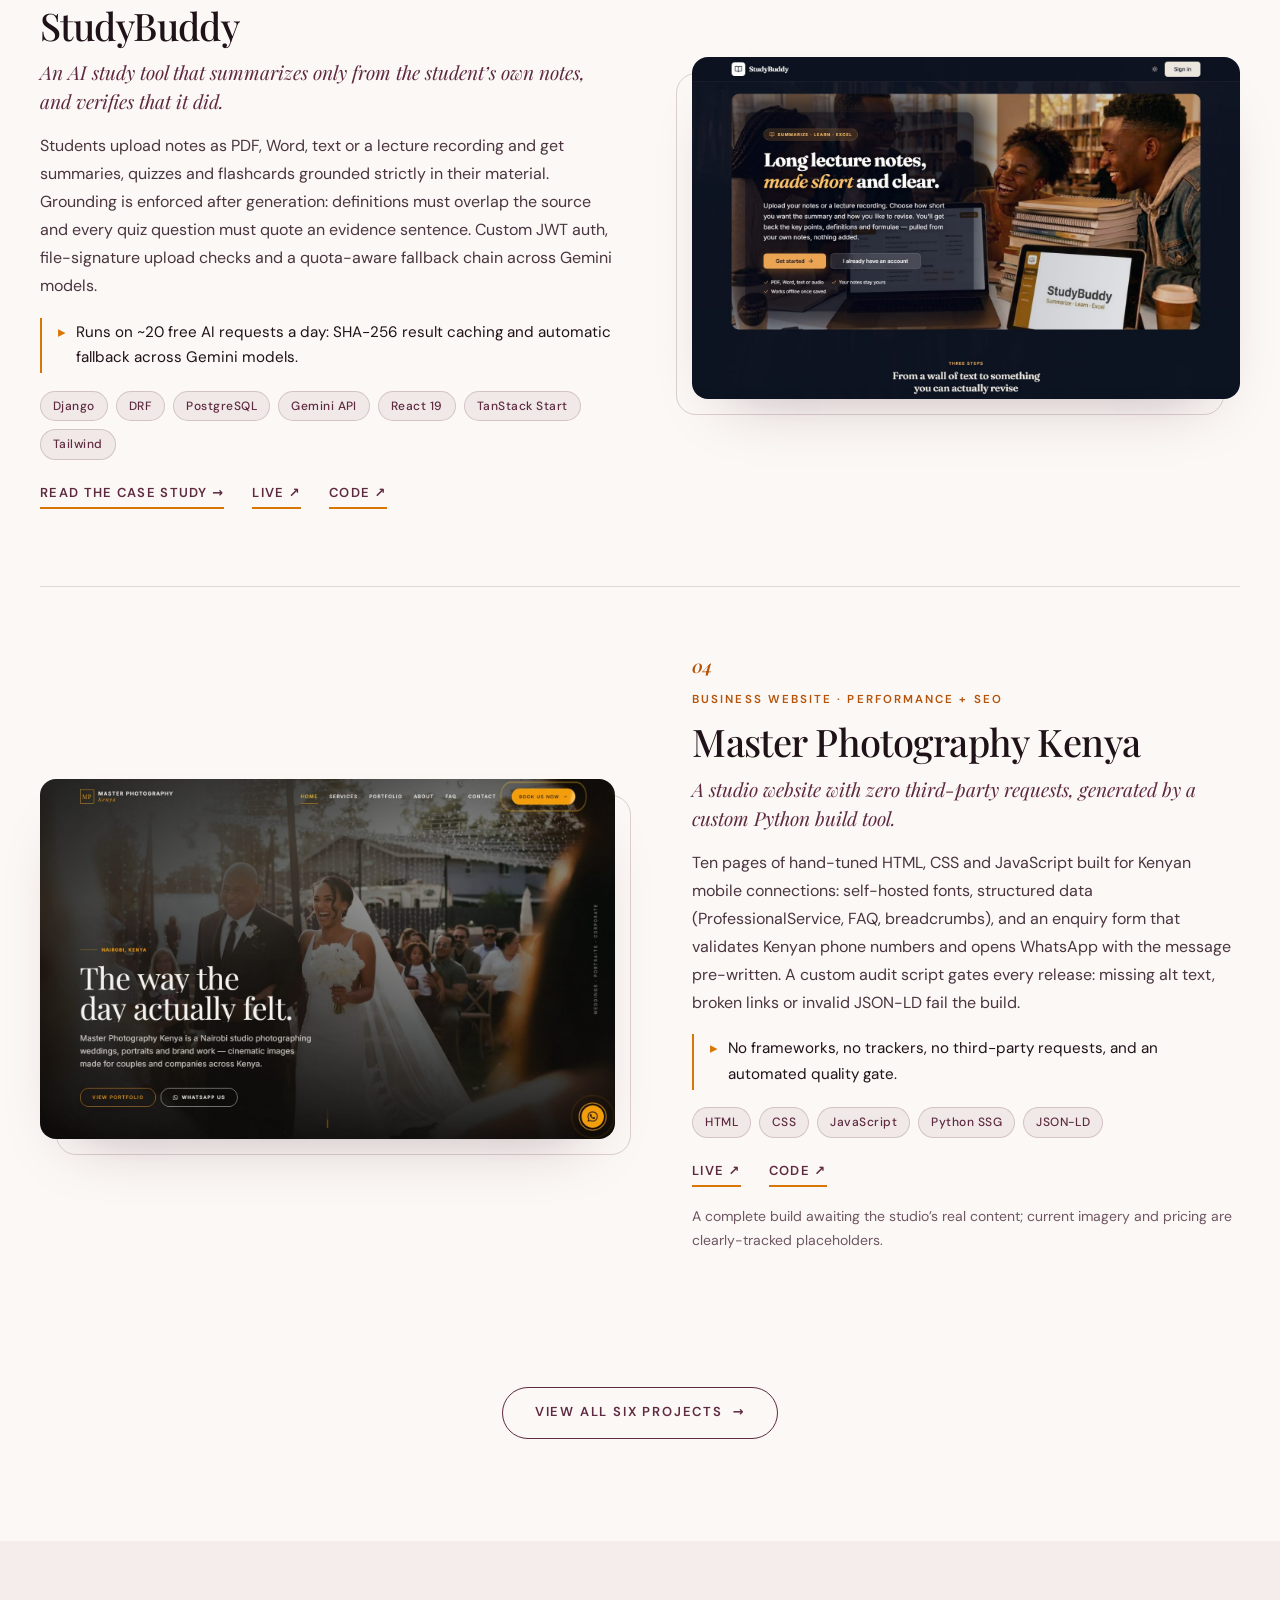
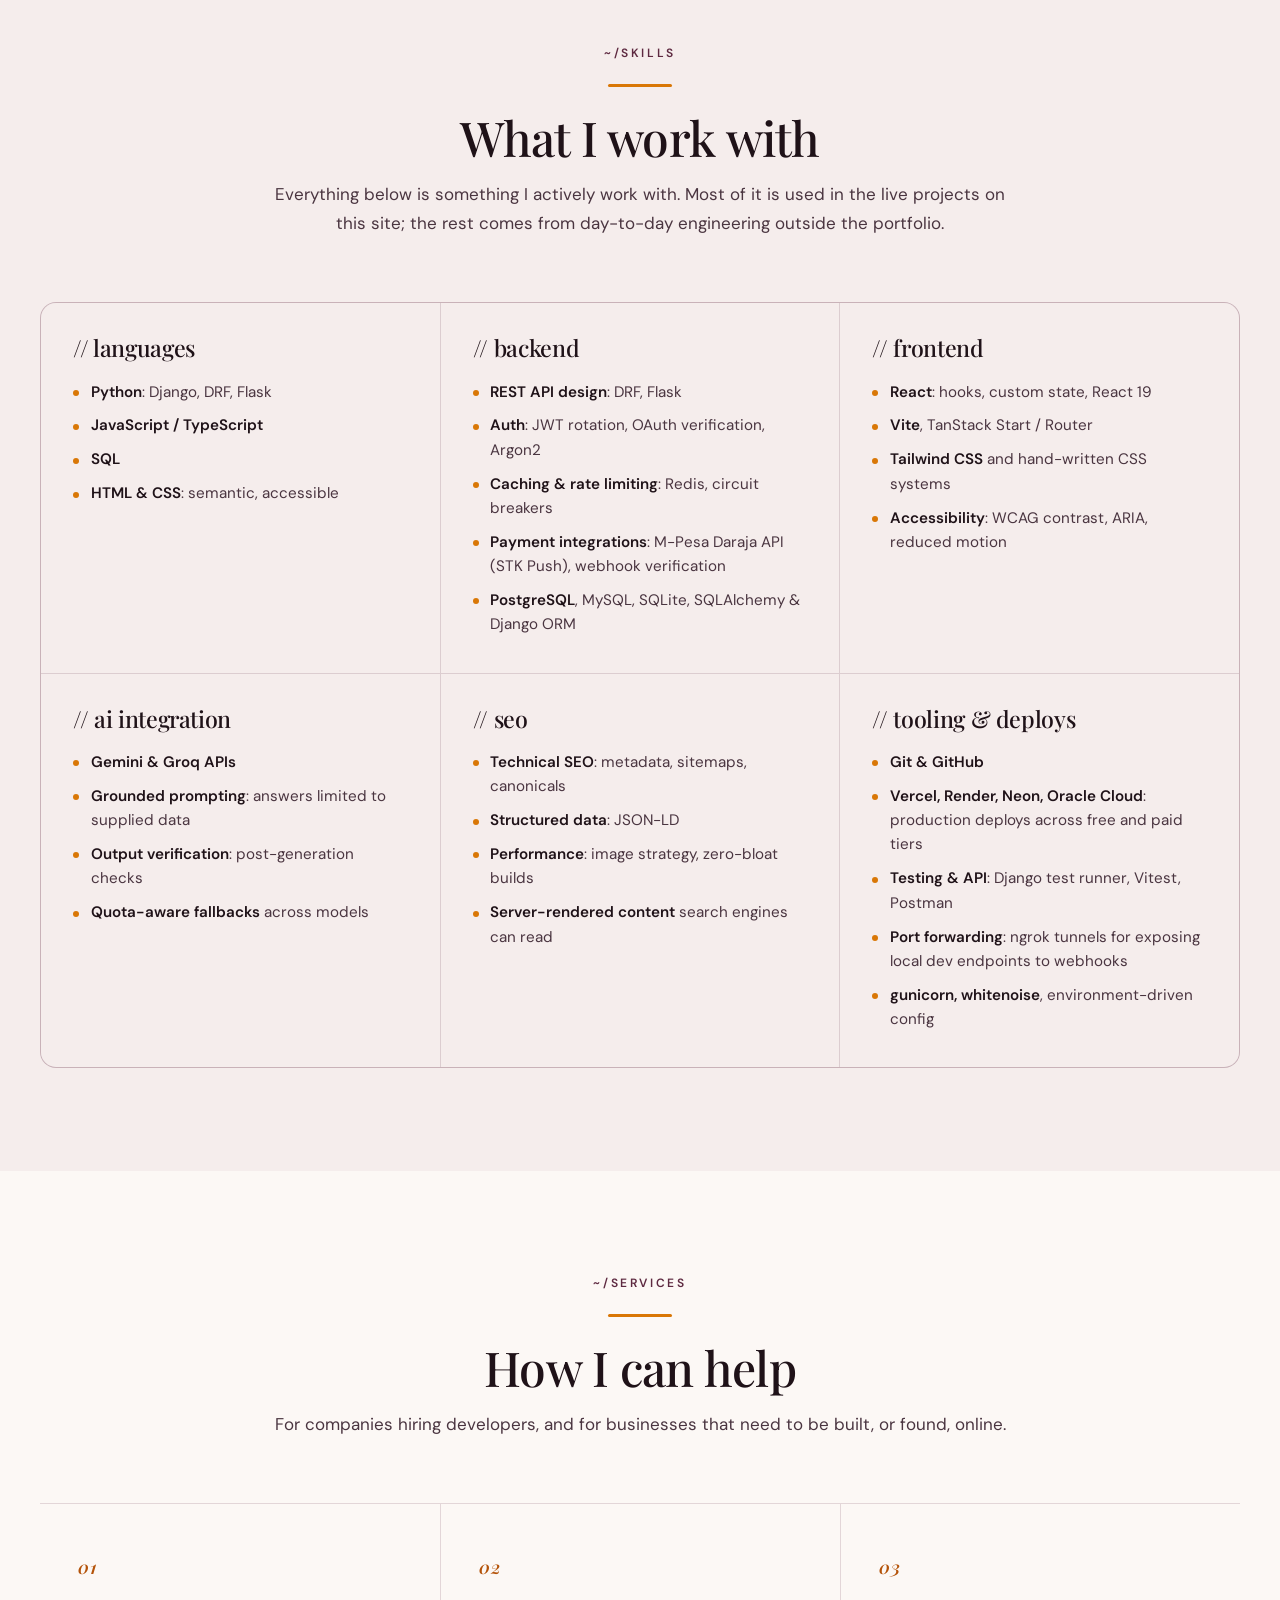
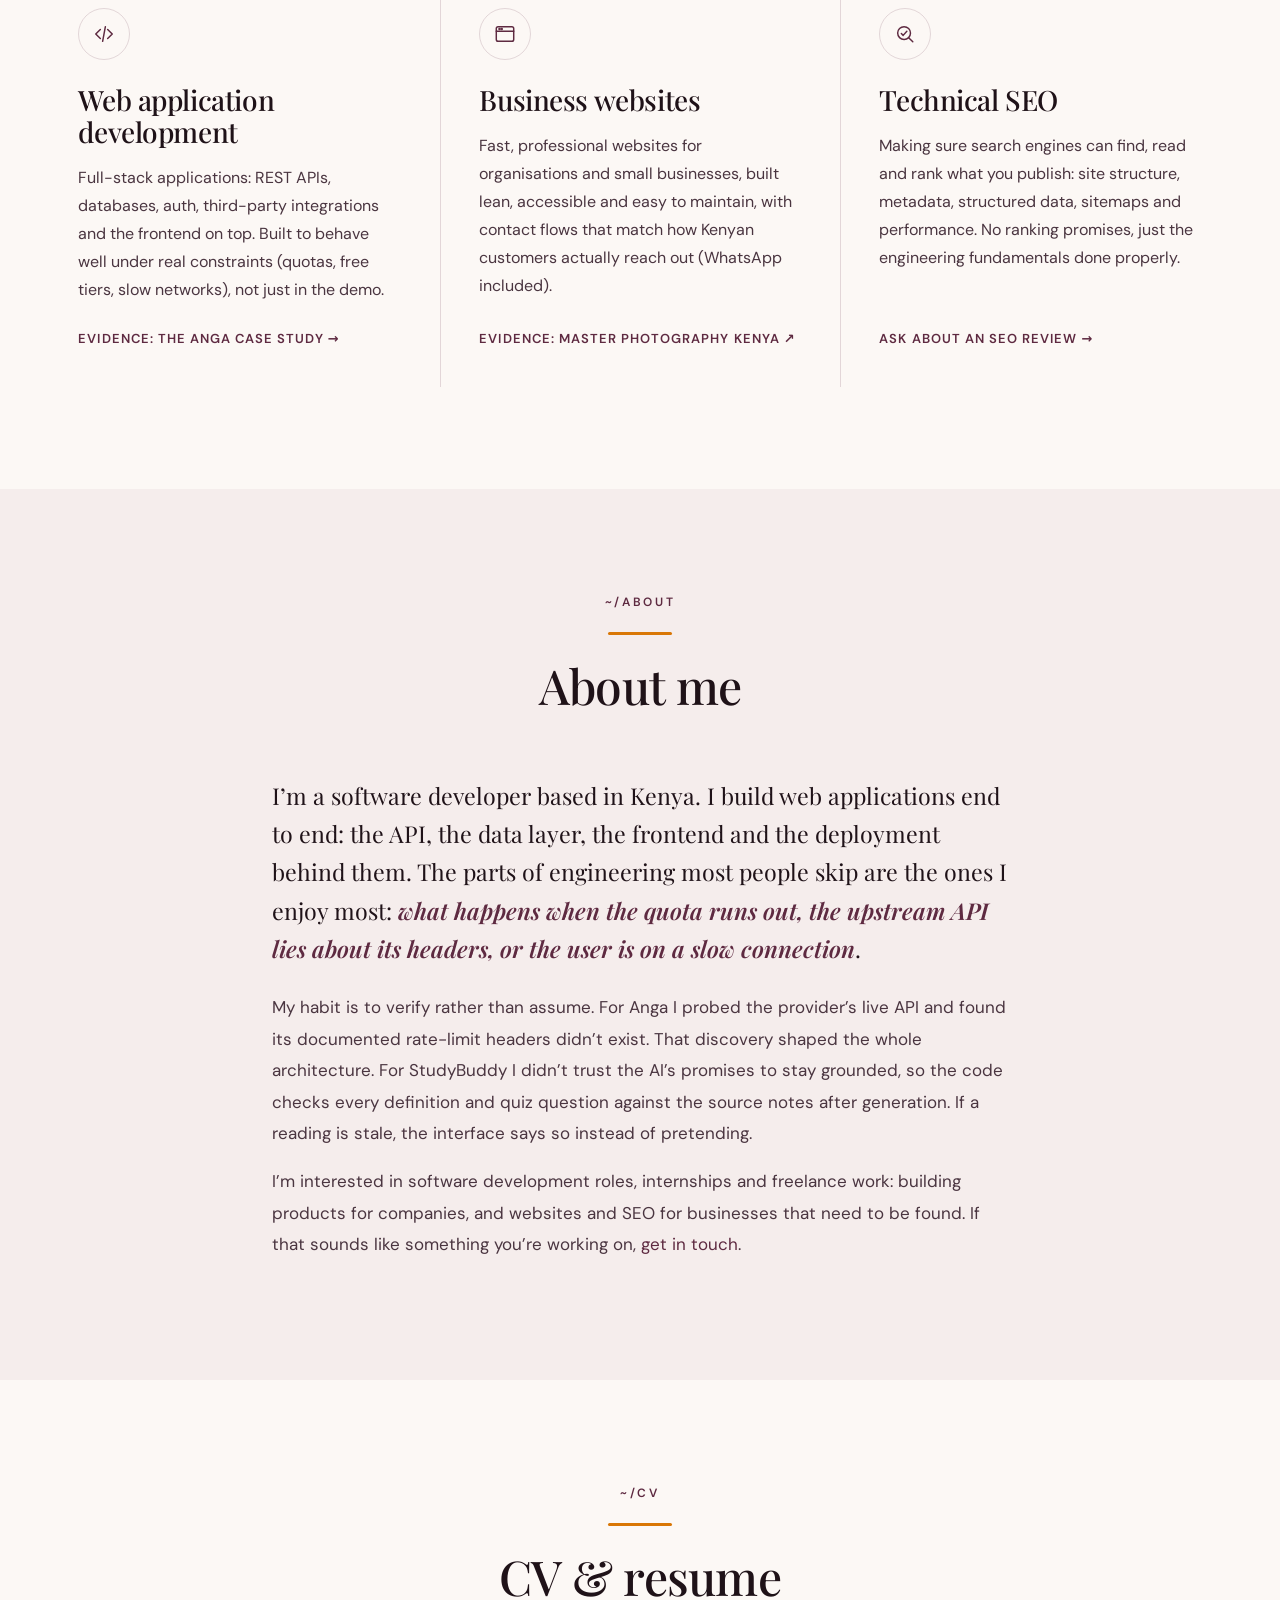
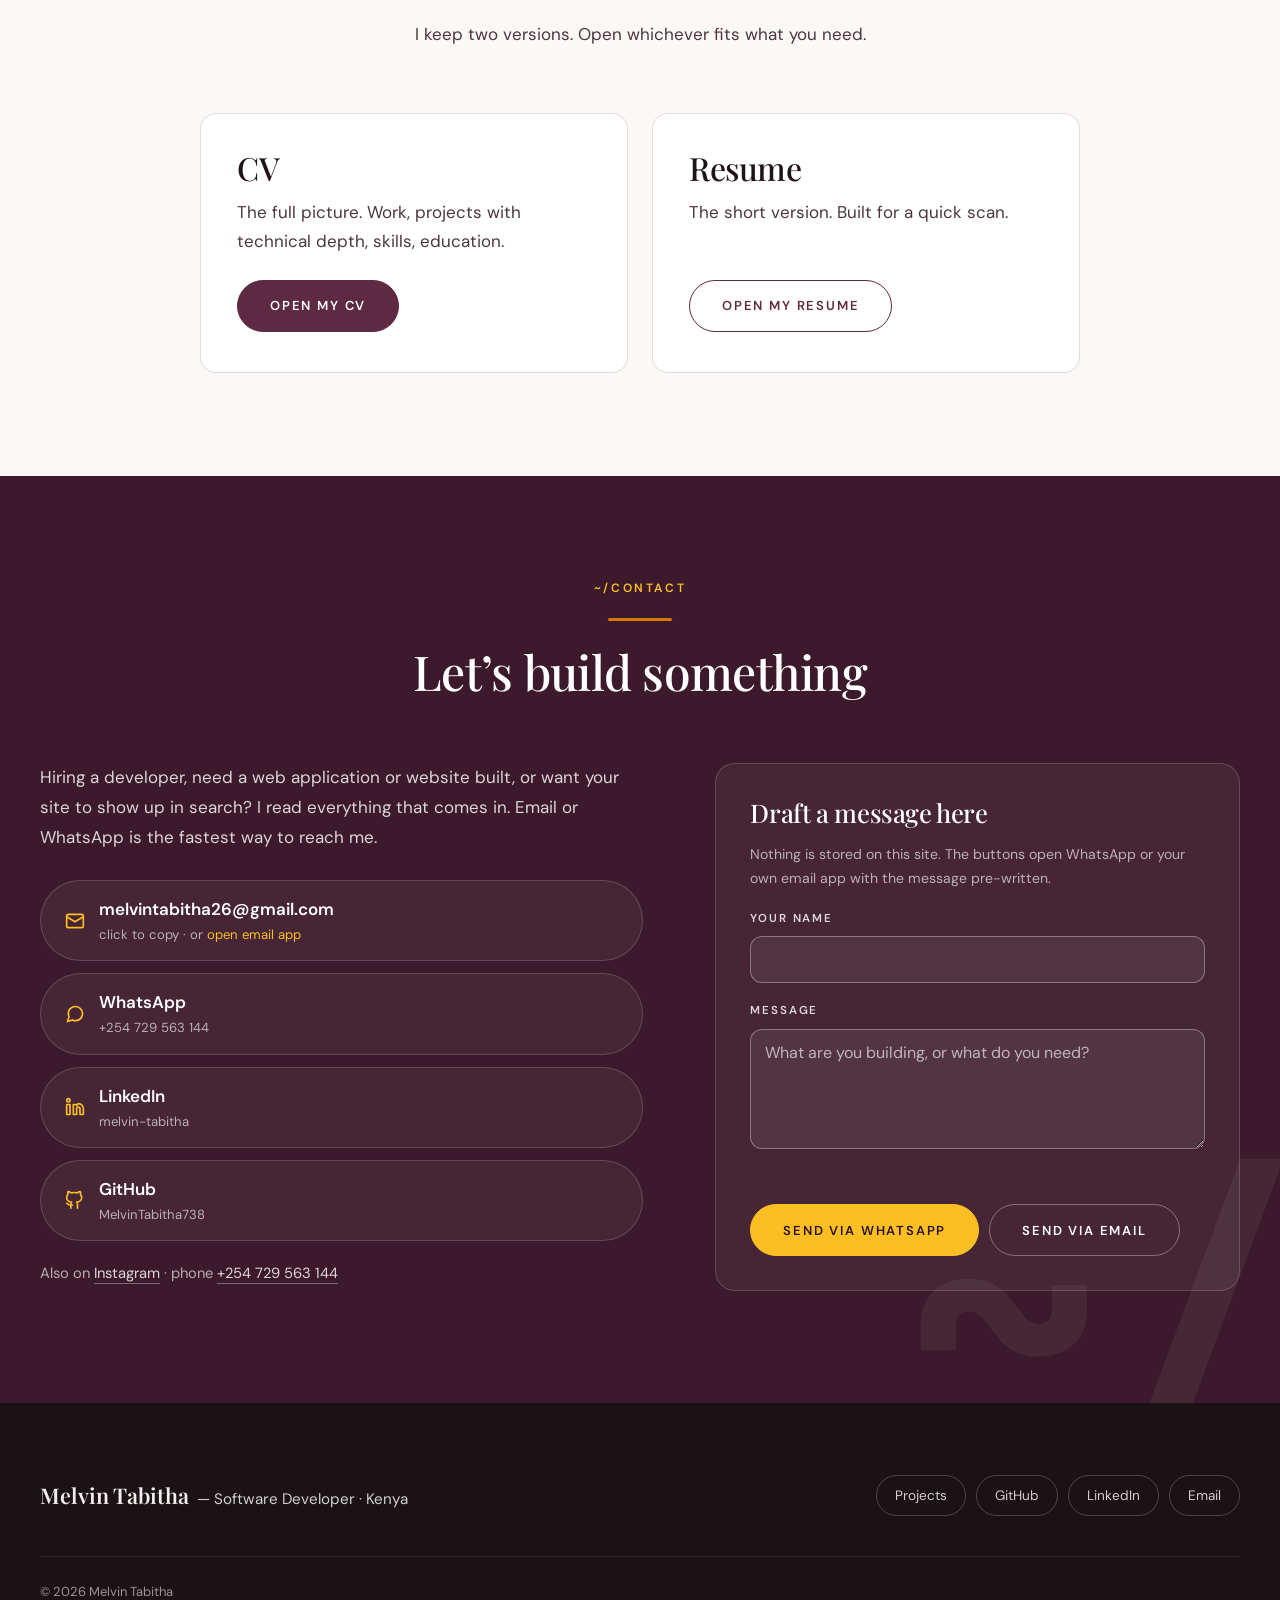
==== commit 7075d62f: "Describe Anga as an assessment in Featured work" ====
--- a/index.html
+++ b/index.html
@@ -187,7 +187,7 @@
               <a href="https://anga-gules.vercel.app/" rel="noopener">Live <span class="arrow">↗</span></a>
               <a href="https://github.com/MelvinTabitha738/Anga-weather" rel="noopener">Code <span class="arrow">↗</span></a>
             </p>
-            <p class="project-note">Built as a take-home assessment for a software developer role at Weather AI.</p>
+            <p class="project-note">Built as an assessment for a software developer role at Weather AI.</p>
           </div>
         </article>
 
